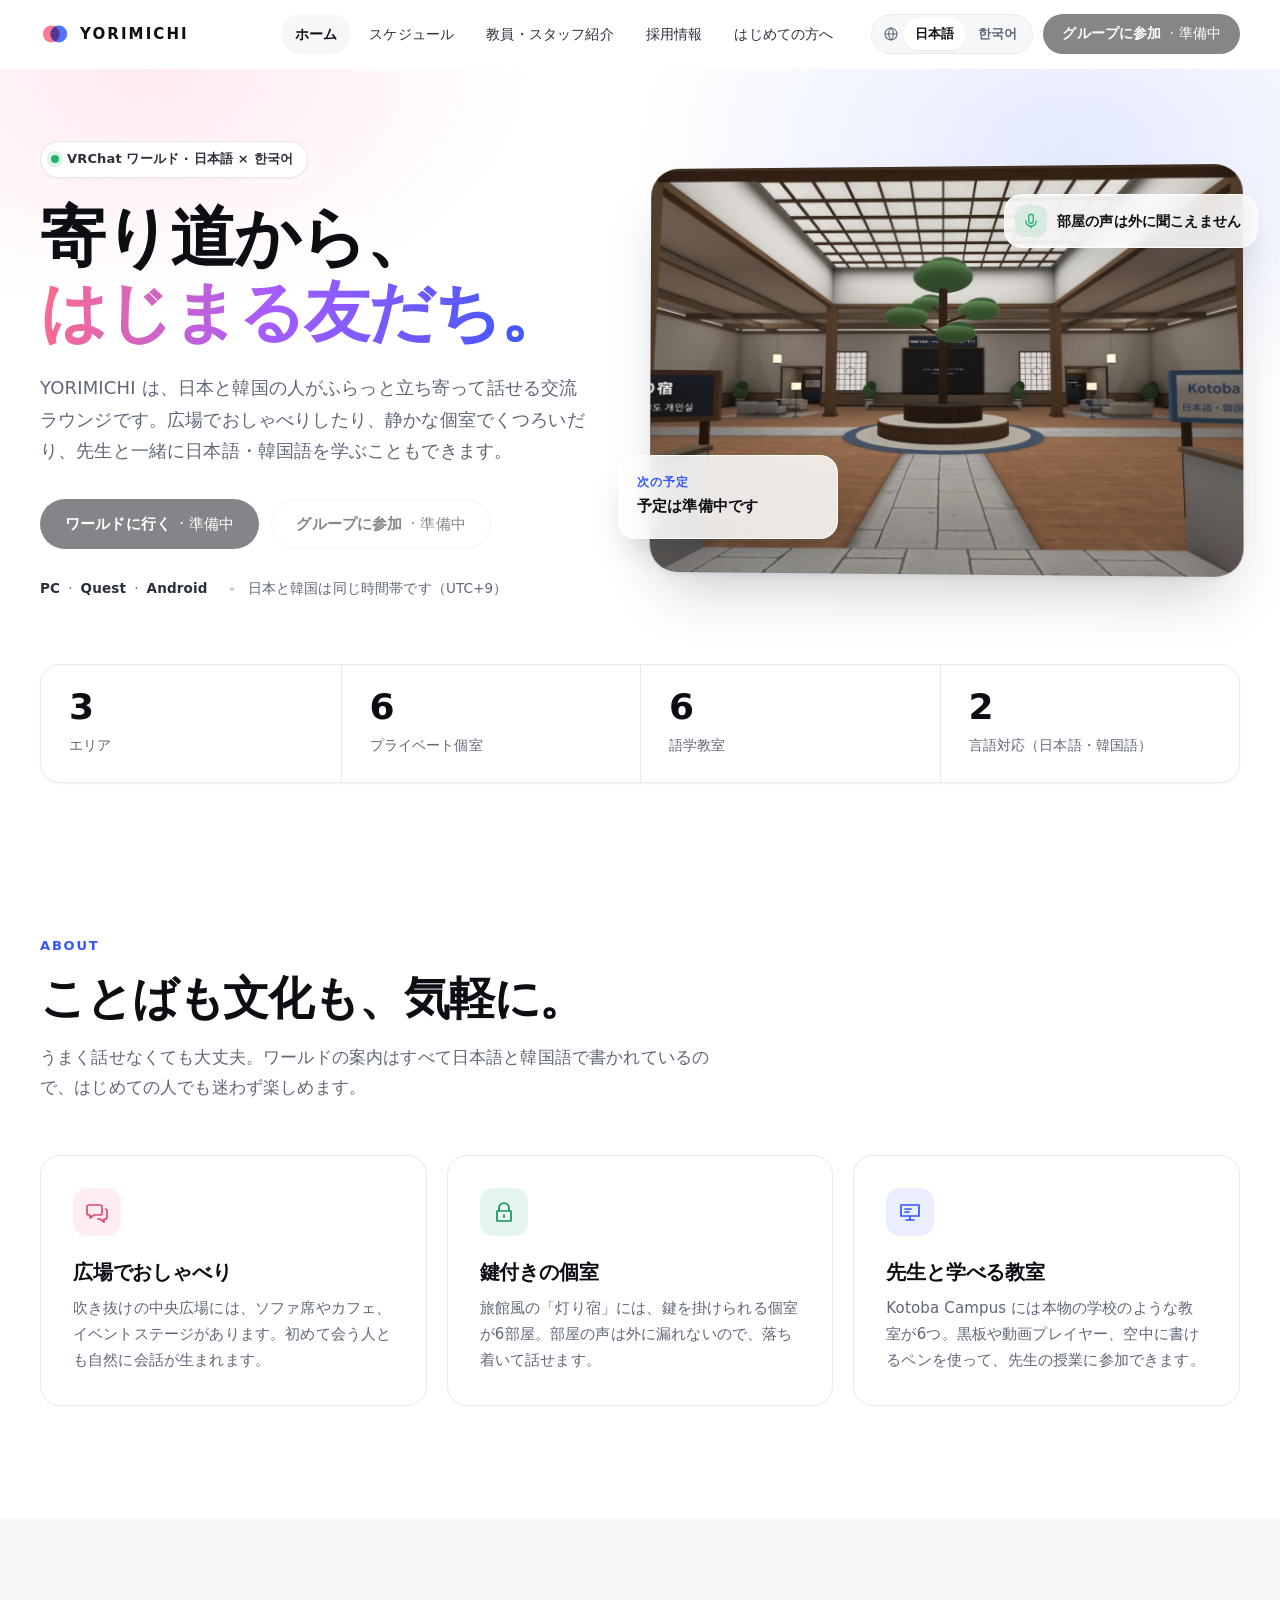
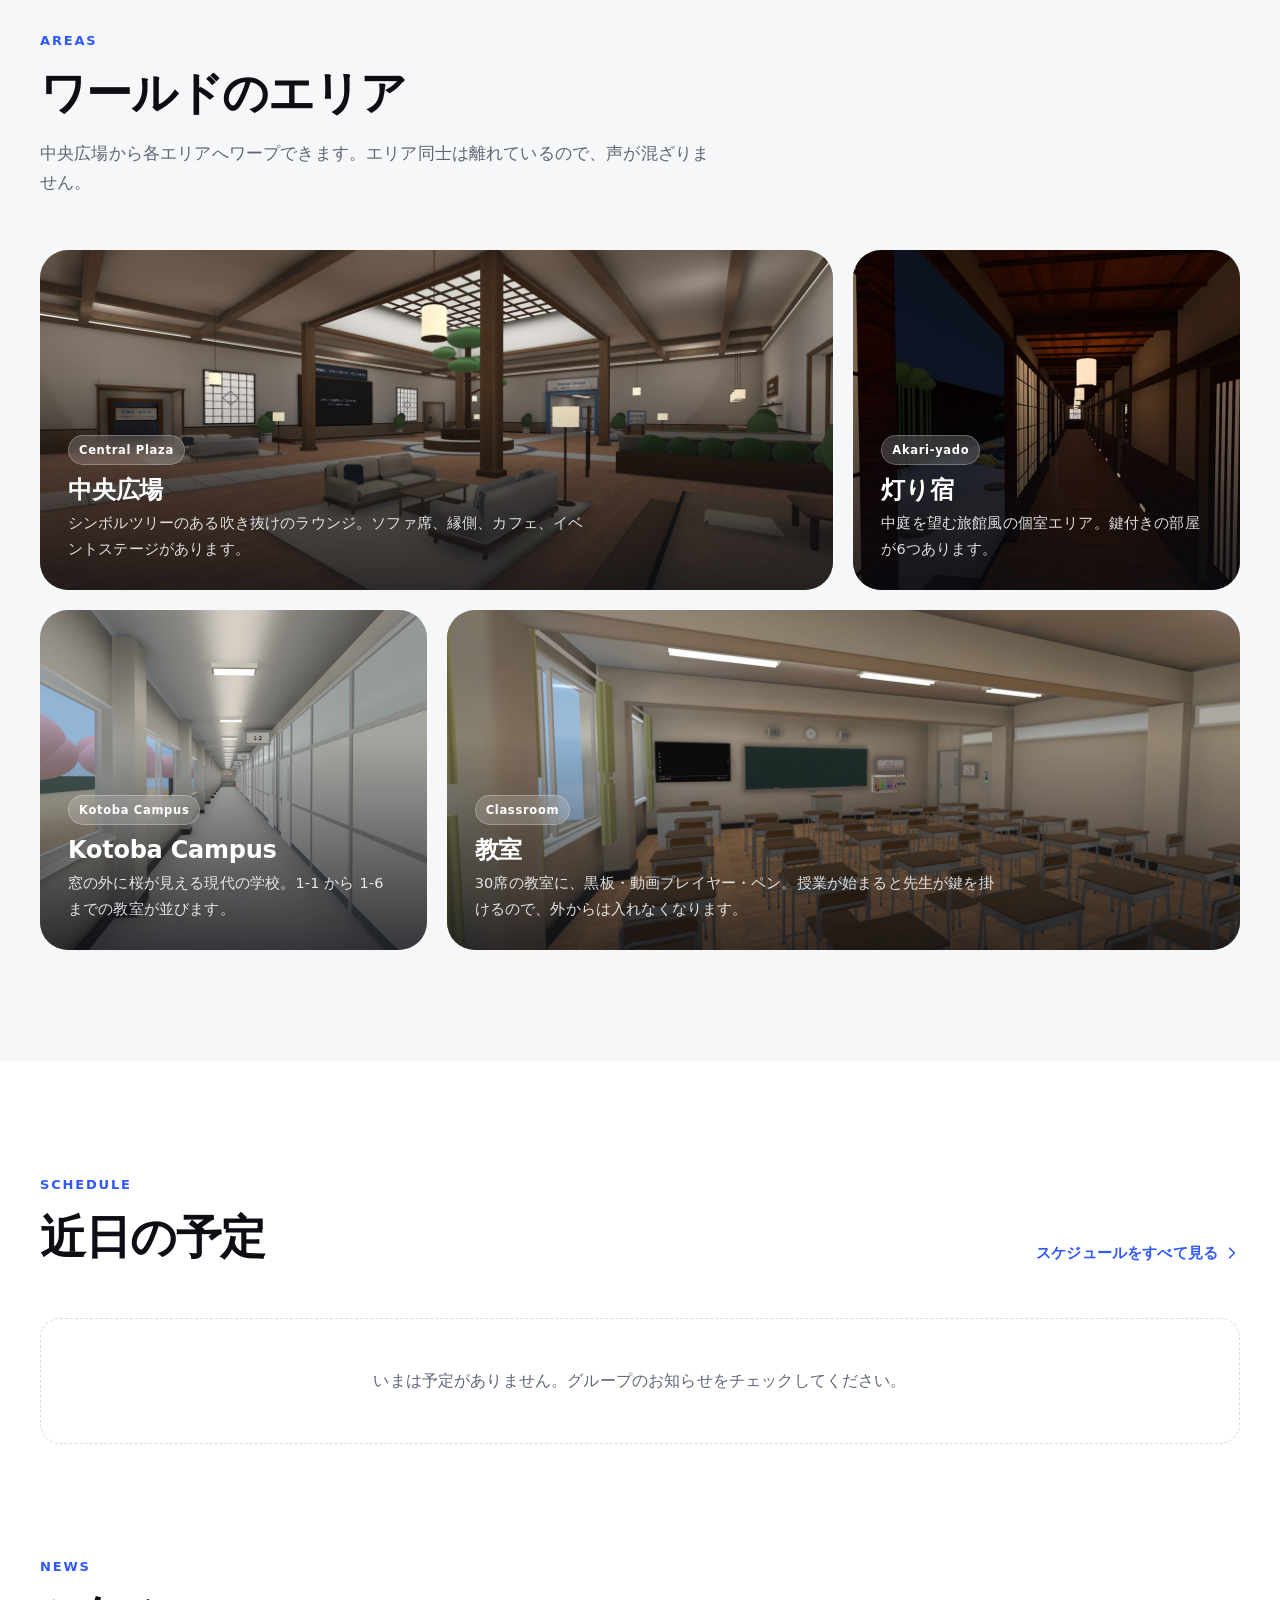
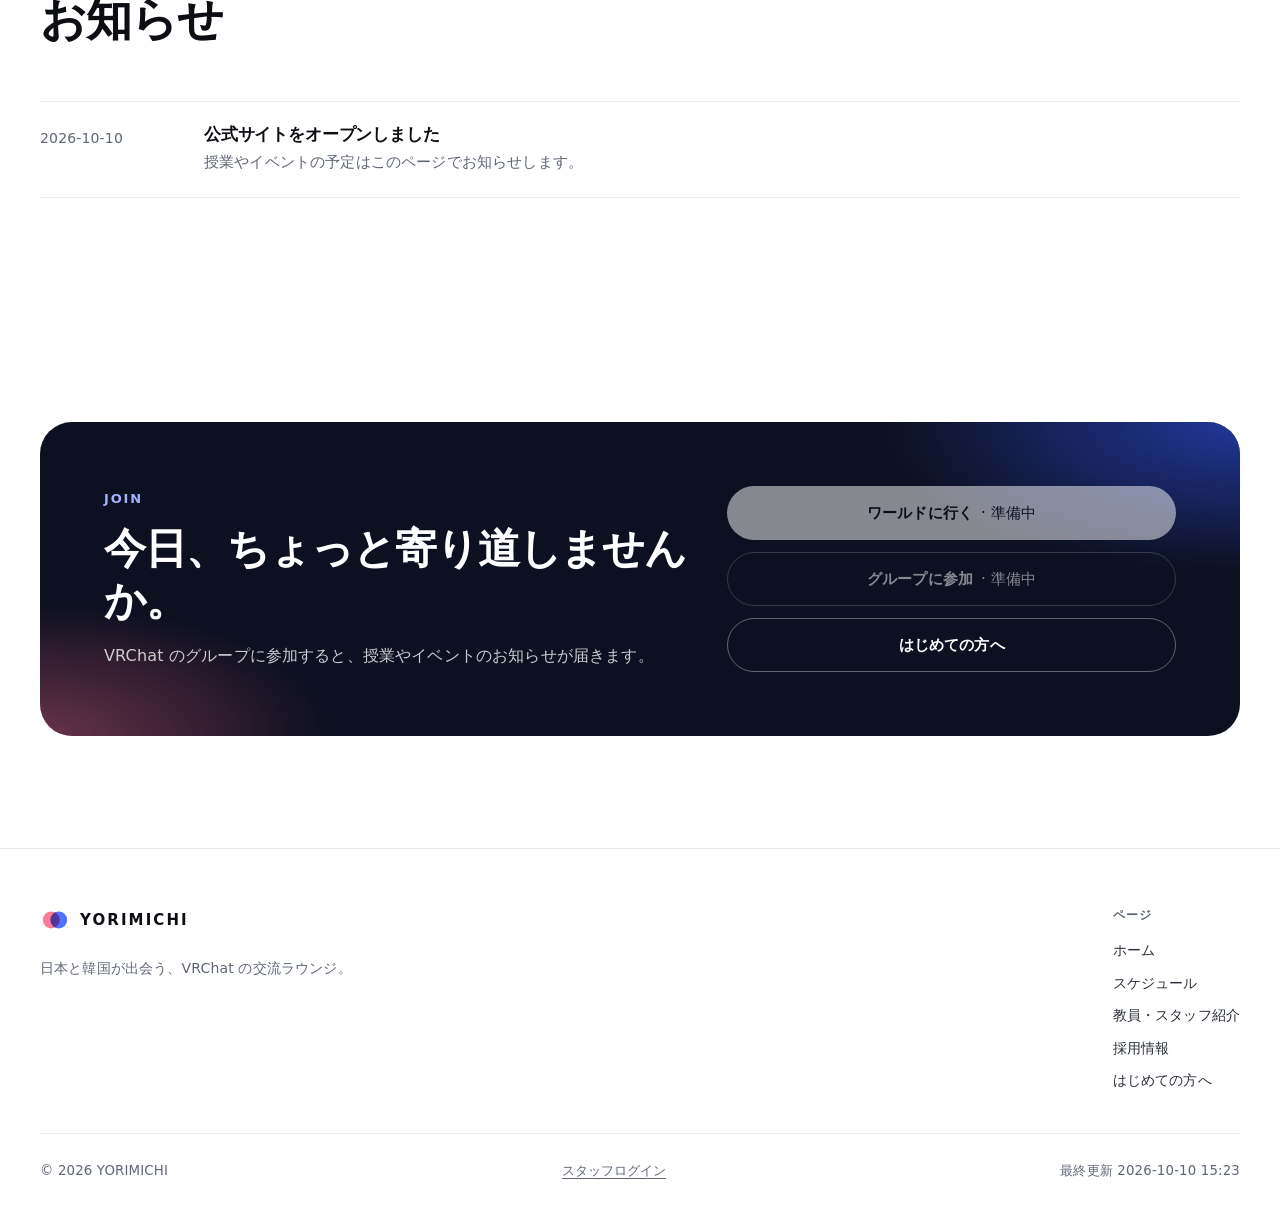
==== index.html @ 6f30ae6e "Add files via upload" ====
<!doctype html>
<html lang="ja">
<head>
  <meta charset="utf-8">
  <meta http-equiv="Content-Security-Policy" content="default-src 'self'; script-src 'self'; style-src 'self' 'unsafe-inline' https://fonts.googleapis.com; font-src https://fonts.gstatic.com; img-src 'self' data: https:; connect-src 'self' https://yorimichi-api.soluto484.workers.dev; object-src 'none'; base-uri 'self'; form-action 'none'">
  <meta name="viewport" content="width=device-width, initial-scale=1">
  <title>YORIMICHI | 日韓交流ラウンジ</title>
  <meta name="description" content="YORIMICHI は日本と韓国の人が気軽に寄り道できる VRChat の交流ワールドです。広場・個室・日本語/韓国語教室があります。">
  <meta property="og:title" content="YORIMICHI | 日韓交流ラウンジ">
  <meta property="og:description" content="日本と韓国が出会う VRChat の交流ワールド · 일본과 한국이 만나는 VRChat 교류 월드">
  <meta property="og:type" content="website">
  <meta property="og:image" content="images/plaza_hero.jpg">
  <meta name="twitter:card" content="summary_large_image">
  <meta name="theme-color" content="#ffffff">
  <link rel="icon" href="assets/favicon.svg" type="image/svg+xml">
  <link rel="preconnect" href="https://fonts.googleapis.com">
  <link rel="preconnect" href="https://fonts.gstatic.com" crossorigin>
  <link href="https://fonts.googleapis.com/css2?family=Inter:wght@400;500;600;700;800&family=Noto+Sans+JP:wght@400;500;700;900&family=Noto+Sans+KR:wght@400;500;700;900&display=swap" rel="stylesheet">
  <link rel="stylesheet" href="assets/css/style.css">
</head>
<body data-page="home">
  <div id="site-header"></div>

  <main id="main">
    <section class="hero">
      <div class="hero__glow" aria-hidden="true"></div>
      <div class="container hero__grid">
        <div class="hero__copy reveal">
          <p class="pill"><span class="pill__dot"></span><span data-i18n="hero.eyebrow">VRChat ワールド · 日本語 × 한국어</span></p>
          <h1 class="hero__title" data-i18n-html="hero.title">寄り道から、<br><span class="grad">はじまる友だち。</span></h1>
          <p class="hero__lead" data-i18n="hero.lead"></p>
          <div class="hero__cta">
            <a class="btn btn--primary" data-link="world_url" href="#"><span data-i18n="cta.world">ワールドに行く</span><svg viewBox="0 0 20 20" aria-hidden="true"><path d="M7 4l6 6-6 6" fill="none" stroke="currentColor" stroke-width="2" stroke-linecap="round" stroke-linejoin="round"/></svg></a>
            <a class="btn btn--ghost" data-link="group_url" href="#" data-i18n="cta.group">グループに参加</a>
          </div>
          <ul class="hero__meta">
            <li><b>PC</b> · <b>Quest</b> · <b>Android</b></li>
            <li data-i18n="hero.tz"></li>
          </ul>
        </div>
        <div class="hero__visual reveal">
          <figure class="shot shot--hero">
            <img data-img="hero_image" src="images/plaza_hero.jpg" alt="" width="1600" height="900" fetchpriority="high">
          </figure>
          <a class="float-card float-card--next" href="schedule.html">
            <p class="float-card__label" data-i18n="hero.next">次の予定</p>
            <p class="float-card__title" id="next-title">—</p>
            <p class="float-card__meta" id="next-meta"></p>
          </a>
          <div class="float-card float-card--voice">
            <span class="float-card__icon" aria-hidden="true"><svg viewBox="0 0 24 24"><path d="M12 3a3 3 0 0 0-3 3v6a3 3 0 0 0 6 0V6a3 3 0 0 0-3-3zm7 9a7 7 0 0 1-14 0M12 19v2" fill="none" stroke="currentColor" stroke-width="1.8" stroke-linecap="round"/></svg></span>
            <span data-i18n="hero.voice"></span>
          </div>
        </div>
      </div>
      <div class="container">
        <dl class="stats reveal">
          <div><dt>3</dt><dd data-i18n="stats.areas"></dd></div>
          <div><dt>6</dt><dd data-i18n="stats.rooms"></dd></div>
          <div><dt>6</dt><dd data-i18n="stats.classes"></dd></div>
          <div><dt>2</dt><dd data-i18n="stats.langs"></dd></div>
        </dl>
      </div>
    </section>

    <div class="notice-wrap container" id="notice" hidden><div class="notice"><span class="notice__dot"></span><span id="notice-text"></span></div></div>

    <section class="section" id="about">
      <div class="container">
        <header class="section__head reveal">
          <p class="eyebrow">About</p>
          <h2 data-i18n="about.title"></h2>
          <p class="section__lead" data-i18n="about.lead"></p>
        </header>
        <div class="features">
          <article class="feature reveal">
            <span class="feature__icon"><svg viewBox="0 0 24 24"><path d="M4 5h11a2 2 0 0 1 2 2v6a2 2 0 0 1-2 2H9l-4 3v-3H4a2 2 0 0 1-2-2V7a2 2 0 0 1 2-2zm16 4a2 2 0 0 1 2 2v6a2 2 0 0 1-2 2h-1v3l-4-3h-3" fill="none" stroke="currentColor" stroke-width="1.7" stroke-linejoin="round"/></svg></span>
            <h3 data-i18n="f1.title"></h3><p data-i18n="f1.body"></p>
          </article>
          <article class="feature reveal">
            <span class="feature__icon"><svg viewBox="0 0 24 24"><path d="M7 11V8a5 5 0 0 1 10 0v3M5 11h14v10H5zM12 15v2" fill="none" stroke="currentColor" stroke-width="1.7" stroke-linecap="round" stroke-linejoin="round"/></svg></span>
            <h3 data-i18n="f2.title"></h3><p data-i18n="f2.body"></p>
          </article>
          <article class="feature reveal">
            <span class="feature__icon"><svg viewBox="0 0 24 24"><path d="M3 5h18v11H3zM8 20h8M12 16v4M7 9h6M7 12h4" fill="none" stroke="currentColor" stroke-width="1.7" stroke-linecap="round" stroke-linejoin="round"/></svg></span>
            <h3 data-i18n="f3.title"></h3><p data-i18n="f3.body"></p>
          </article>
        </div>
      </div>
    </section>

    <section class="section section--soft" id="areas">
      <div class="container">
        <header class="section__head reveal">
          <p class="eyebrow">Areas</p>
          <h2 data-i18n="areas.title"></h2>
          <p class="section__lead" data-i18n="areas.lead"></p>
        </header>
        <div class="bento">
          <article class="tile tile--wide reveal">
            <img data-img="image_plaza" src="images/plaza_lounge.jpg" alt="" loading="lazy">
            <div class="tile__body"><span class="tag">Central Plaza</span><h3 data-i18n="area.plaza.title"></h3><p data-i18n="area.plaza.body"></p></div>
          </article>
          <article class="tile reveal">
            <img data-img="image_akari" src="images/akari_corridor.jpg" alt="" loading="lazy">
            <div class="tile__body"><span class="tag">Akari-yado</span><h3 data-i18n="area.akari.title"></h3><p data-i18n="area.akari.body"></p></div>
          </article>
          <article class="tile reveal">
            <img data-img="image_kotoba" src="images/kotoba_corridor.jpg" alt="" loading="lazy">
            <div class="tile__body"><span class="tag">Kotoba Campus</span><h3>Kotoba Campus</h3><p data-i18n="area.kotoba.body"></p></div>
          </article>
          <article class="tile tile--wide reveal">
            <img data-img="image_classroom" src="images/classroom.jpg" alt="" loading="lazy">
            <div class="tile__body"><span class="tag">Classroom</span><h3 data-i18n="area.class.title"></h3><p data-i18n="area.class.body"></p></div>
          </article>
        </div>
      </div>
    </section>

    <section class="section">
      <div class="container">
        <header class="section__head section__head--row reveal">
          <div><p class="eyebrow">Schedule</p><h2 data-i18n="home.upcoming"></h2></div>
          <a class="link-more" href="schedule.html"><span data-i18n="home.allSchedule"></span><svg viewBox="0 0 20 20" aria-hidden="true"><path d="M7 4l6 6-6 6" fill="none" stroke="currentColor" stroke-width="2" stroke-linecap="round" stroke-linejoin="round"/></svg></a>
        </header>
        <ol class="schedule" id="schedule-list" data-limit="3"></ol>
        <p class="empty" id="schedule-empty" hidden data-i18n="schedule.empty"></p>
      </div>
    </section>

    <section class="section section--flush" id="news" hidden>
      <div class="container">
        <header class="section__head reveal"><p class="eyebrow">News</p><h2 data-i18n="news.title"></h2></header>
        <ul class="news" id="news-list"></ul>
      </div>
    </section>

    <section class="section">
      <div class="container">
        <div class="join reveal">
          <div class="join__copy">
            <p class="eyebrow eyebrow--light">Join</p>
            <h2 data-i18n="join.title"></h2>
            <p class="join__lead" data-i18n="join.lead"></p>
          </div>
          <div class="join__actions">
            <a class="btn btn--light" data-link="world_url" href="#" data-i18n="cta.world"></a>
            <a class="btn btn--outline-light" data-link="group_url" href="#" data-i18n="cta.group"></a>
            <a class="btn btn--outline-light" href="guide.html" data-i18n="cta.guide"></a>
          </div>
        </div>
      </div>
    </section>
  </main>

  <div id="site-footer"></div>
  <script src="assets/js/main.js"></script>
</body>
</html>
---- assets/css/style.css ----
/* YORIMICHI site — light, modern, bilingual (ja / ko) */
:root {
  --bg: #ffffff;
  --soft: #f6f7f9;
  --soft-2: #eef0f4;
  --ink: #0c0e13;
  --ink-2: #2a2f3a;
  --muted: #5f6676;
  --line: #e7e9ee;
  --accent: #3157ff;
  --accent-ink: #1f3fd6;
  --sakura: #ff6b8b;
  --mint: #23b26d;
  --radius: 20px;
  --radius-lg: 28px;
  --shadow-sm: 0 1px 2px rgba(16, 24, 40, .05);
  --shadow: 0 1px 2px rgba(16, 24, 40, .04), 0 8px 24px -8px rgba(16, 24, 40, .12);
  --shadow-lg: 0 2px 4px rgba(16, 24, 40, .04), 0 30px 60px -20px rgba(16, 24, 40, .25);
  --font-ja: "Inter", "Noto Sans JP", "Hiragino Sans", "Yu Gothic UI", system-ui, sans-serif;
  --font-ko: "Inter", "Noto Sans KR", "Apple SD Gothic Neo", "Malgun Gothic", system-ui, sans-serif;
  --ease: cubic-bezier(.2, .7, .2, 1);
  color-scheme: light;
}

*, *::before, *::after { box-sizing: border-box; }
[hidden] { display: none !important; }
html { scroll-behavior: smooth; -webkit-text-size-adjust: 100%; }
body {
  margin: 0;
  background: var(--bg);
  color: var(--ink);
  font-family: var(--font-ja);
  font-size: 16px;
  line-height: 1.75;
  letter-spacing: .01em;
  -webkit-font-smoothing: antialiased;
  text-rendering: optimizeLegibility;
  overflow-x: hidden;
}
html[lang="ko"] body { font-family: var(--font-ko); word-break: keep-all; }
img { display: block; max-width: 100%; height: auto; }
a { color: inherit; text-decoration: none; }
button { font: inherit; color: inherit; cursor: pointer; }
h1, h2, h3 { margin: 0; line-height: 1.25; letter-spacing: -.01em; font-weight: 800; }
p { margin: 0; }
:focus-visible { outline: 2px solid var(--accent); outline-offset: 3px; border-radius: 8px; }

.container { width: min(1200px, 100% - 40px); margin-inline: auto; }
.container--narrow { width: min(820px, 100% - 40px); }
.muted { color: var(--muted); }
.skip { position: absolute; left: -999px; top: 8px; background: var(--ink); color: #fff; padding: 8px 14px; border-radius: 10px; z-index: 100; }
.skip:focus { left: 12px; }

/* ---------- Header ---------- */
.header {
  position: sticky; top: 0; z-index: 50;
  background: rgba(255, 255, 255, .72);
  backdrop-filter: saturate(180%) blur(16px);
  -webkit-backdrop-filter: saturate(180%) blur(16px);
  border-bottom: 1px solid transparent;
  transition: border-color .3s, box-shadow .3s;
}
.header.is-scrolled { border-bottom-color: var(--line); box-shadow: 0 6px 20px -16px rgba(16, 24, 40, .35); }
.header__inner { display: flex; align-items: center; gap: 24px; height: 68px; }
.brand { display: inline-flex; align-items: center; gap: 10px; font-weight: 800; letter-spacing: .14em; font-size: 15px; }
.brand__mark { width: 30px; height: 30px; }
.nav { display: flex; gap: 4px; margin-left: auto; }
.nav a { padding: 8px 14px; border-radius: 999px; font-size: 14px; font-weight: 500; color: var(--ink-2); transition: background .2s, color .2s; }
.nav a:hover { background: var(--soft); color: var(--ink); }
.header__actions { display: flex; align-items: center; gap: 10px; }
.nav a[aria-current="page"] { color: var(--ink); background: var(--soft); font-weight: 700; }
.lang { display: inline-flex; align-items: center; padding: 3px; background: var(--soft); border: 1px solid var(--line); border-radius: 999px; }
.lang__icon { width: 16px; height: 16px; margin: 0 4px 0 8px; color: var(--muted); }
.lang button { border: 0; background: transparent; padding: 5px 12px; border-radius: 999px; font-size: 13px; font-weight: 700; color: var(--muted); transition: all .2s; }
.lang button[lang="ja"] { font-family: "Noto Sans JP", sans-serif; }
.lang button[lang="ko"] { font-family: "Noto Sans KR", sans-serif; }
.lang button[aria-pressed="true"] { background: #fff; color: var(--ink); box-shadow: var(--shadow-sm); }
.menu-btn { display: none; width: 42px; height: 42px; border: 1px solid var(--line); background: #fff; border-radius: 12px; position: relative; }
.menu-btn span { position: absolute; left: 12px; right: 12px; height: 2px; background: var(--ink); border-radius: 2px; transition: transform .3s var(--ease), top .3s var(--ease); }
.menu-btn span:first-child { top: 16px; }
.menu-btn span:last-child { top: 24px; }
.menu-btn[aria-expanded="true"] span:first-child { top: 20px; transform: rotate(45deg); }
.menu-btn[aria-expanded="true"] span:last-child { top: 20px; transform: rotate(-45deg); }

/* ---------- Buttons ---------- */
.btn {
  display: inline-flex; align-items: center; justify-content: center; gap: 8px;
  height: 50px; padding: 0 24px; border-radius: 999px;
  font-weight: 700; font-size: 15px; white-space: nowrap;
  border: 1px solid transparent;
  transition: transform .2s var(--ease), box-shadow .2s, background .2s, color .2s, border-color .2s;
}
.btn svg { width: 18px; height: 18px; transition: transform .2s var(--ease); }
.btn:hover svg { transform: translateX(3px); }
.btn:active { transform: translateY(1px) scale(.99); }
.btn--sm { height: 40px; padding: 0 18px; font-size: 13.5px; }
.btn--primary { background: var(--ink); color: #fff; box-shadow: 0 10px 24px -10px rgba(12, 14, 19, .55); }
.btn--primary:hover { background: #000; box-shadow: 0 14px 30px -10px rgba(12, 14, 19, .6); transform: translateY(-1px); }
.btn--dark { background: var(--ink); color: #fff; }
.btn--dark:hover { background: #000; }
.btn--ghost { background: #fff; border-color: var(--line); color: var(--ink); box-shadow: var(--shadow-sm); }
.btn--ghost:hover { border-color: #d5d9e1; transform: translateY(-1px); }
.btn--light { background: #fff; color: var(--ink); }
.btn--light:hover { transform: translateY(-1px); box-shadow: 0 12px 30px -12px rgba(0, 0, 0, .5); }
.btn--outline-light { border-color: rgba(255, 255, 255, .35); color: #fff; }
.btn--outline-light:hover { background: rgba(255, 255, 255, .1); border-color: rgba(255, 255, 255, .6); }
.btn.is-soon { opacity: .5; pointer-events: none; box-shadow: none; }
.btn.is-soon svg { display: none; }
.btn.is-soon::after { content: "· " attr(data-soon); font-weight: 500; }

/* ---------- Notice ---------- */
.notice { background: var(--soft); border-bottom: 1px solid var(--line); font-size: 14px; }
.notice__inner { display: flex; align-items: center; gap: 10px; padding: 10px 0; color: var(--ink-2); }
.notice__dot { width: 8px; height: 8px; border-radius: 50%; background: var(--sakura); box-shadow: 0 0 0 4px rgba(255, 107, 139, .18); flex: none; }

/* ---------- Hero ---------- */
.hero { position: relative; padding: 72px 0 40px; overflow: hidden; }
.hero__glow {
  position: absolute; inset: -20% -10% auto; height: 760px; pointer-events: none; z-index: -1;
  background:
    radial-gradient(40% 50% at 78% 30%, rgba(49, 87, 255, .13), transparent 70%),
    radial-gradient(35% 45% at 18% 20%, rgba(255, 107, 139, .14), transparent 70%);
  filter: blur(10px);
}
.hero__grid { display: grid; grid-template-columns: 1fr 1.08fr; gap: 56px; align-items: center; }
.pill {
  display: inline-flex; align-items: center; gap: 8px;
  padding: 6px 14px 6px 10px; border-radius: 999px;
  background: #fff; border: 1px solid var(--line); box-shadow: var(--shadow-sm);
  font-size: 13px; font-weight: 600; color: var(--ink-2);
}
.pill__dot { width: 8px; height: 8px; border-radius: 50%; background: var(--mint); box-shadow: 0 0 0 4px rgba(35, 178, 109, .16); }
.hero__title { margin-top: 22px; font-size: clamp(34px, 5.2vw, 66px); font-weight: 900; line-height: 1.14; letter-spacing: -.03em; }
.hero__title .grad { white-space: nowrap; }   /* keep the second phrase on one line */
html[lang="ko"] .hero__title { letter-spacing: -.035em; }
.grad { background: linear-gradient(100deg, var(--sakura) 0%, #a35cff 45%, var(--accent) 100%); -webkit-background-clip: text; background-clip: text; color: transparent; }
.hero__lead { margin-top: 22px; font-size: clamp(16px, 1.6vw, 18px); color: var(--muted); max-width: 34em; }
.hero__cta { display: flex; flex-wrap: wrap; gap: 12px; margin-top: 32px; }
.hero__meta { display: flex; flex-wrap: wrap; gap: 8px 22px; margin: 28px 0 0; padding: 0; list-style: none; font-size: 13.5px; color: var(--muted); }
.hero__meta li { display: flex; align-items: center; gap: 8px; }
.hero__meta li + li::before { content: ""; width: 4px; height: 4px; border-radius: 50%; background: #c8ccd5; margin-right: 6px; }
.hero__meta b { color: var(--ink-2); font-weight: 600; }

.hero__visual { position: relative; }
.shot { margin: 0; border-radius: var(--radius-lg); overflow: hidden; background: var(--soft); box-shadow: var(--shadow-lg); position: relative; }
.shot::after { content: ""; position: absolute; inset: 0; border-radius: inherit; box-shadow: inset 0 0 0 1px rgba(12, 14, 19, .06); pointer-events: none; }
.shot--hero { aspect-ratio: 16 / 11; transform: perspective(1600px) rotateY(-4deg) rotateX(1deg); transition: transform .8s var(--ease); }
.hero__visual:hover .shot--hero { transform: perspective(1600px) rotateY(0) rotateX(0); }
.shot img { width: 100%; height: 100%; object-fit: cover; }

.float-card {
  position: absolute; background: rgba(255, 255, 255, .86);
  backdrop-filter: blur(14px); -webkit-backdrop-filter: blur(14px);
  border: 1px solid rgba(255, 255, 255, .9); border-radius: 18px;
  box-shadow: 0 20px 40px -18px rgba(16, 24, 40, .35);
  animation: float 6s ease-in-out infinite;
}
.float-card--next { left: -28px; bottom: 36px; padding: 16px 18px; min-width: 220px; max-width: 280px; }
.float-card__label { font-size: 11.5px; font-weight: 700; letter-spacing: .08em; text-transform: uppercase; color: var(--accent); }
.float-card__title { margin-top: 4px; font-weight: 700; font-size: 15px; line-height: 1.45; }
.float-card__meta { margin-top: 4px; font-size: 13px; color: var(--muted); }
.float-card--voice { right: -18px; top: 28px; display: flex; align-items: center; gap: 10px; padding: 10px 16px 10px 10px; font-size: 13.5px; font-weight: 600; animation-delay: -3s; }
.float-card__icon { display: grid; place-items: center; width: 32px; height: 32px; border-radius: 10px; background: rgba(35, 178, 109, .12); color: var(--mint); }
.float-card__icon svg { width: 18px; height: 18px; }
@keyframes float { 0%, 100% { transform: translateY(0); } 50% { transform: translateY(-8px); } }

.stats { display: grid; grid-template-columns: repeat(4, 1fr); margin: 64px 0 0; border: 1px solid var(--line); border-radius: var(--radius); background: #fff; box-shadow: var(--shadow-sm); }
.stats div { padding: 24px 28px; }
.stats div + div { border-left: 1px solid var(--line); }
.stats dt { font-size: 36px; font-weight: 800; letter-spacing: -.03em; line-height: 1; }
.stats dd { margin: 8px 0 0; color: var(--muted); font-size: 14px; }

/* ---------- Sections ---------- */
.section { padding: 112px 0; }
.section--tight { padding: 88px 0 112px; }
.section--soft { background: var(--soft); }
.section__head { max-width: 680px; margin-bottom: 52px; }
.section__head--row { max-width: none; display: flex; align-items: flex-end; justify-content: space-between; gap: 24px; flex-wrap: wrap; }
.section__head--center { text-align: center; margin-inline: auto; }
.eyebrow { font-size: 13px; font-weight: 700; letter-spacing: .14em; text-transform: uppercase; color: var(--accent); margin-bottom: 12px; }
.eyebrow--light { color: #9fb2ff; }
.section h2 { font-size: clamp(30px, 4vw, 46px); font-weight: 900; letter-spacing: -.025em; }
.section__lead { margin-top: 16px; color: var(--muted); font-size: 17px; }

/* Features */
.features { display: grid; grid-template-columns: repeat(3, 1fr); gap: 20px; }
.feature { padding: 32px; border: 1px solid var(--line); border-radius: var(--radius); background: #fff; transition: transform .3s var(--ease), box-shadow .3s, border-color .3s; }
.feature:hover { transform: translateY(-4px); box-shadow: var(--shadow); border-color: #dfe2e8; }
.feature__icon { display: grid; place-items: center; width: 48px; height: 48px; border-radius: 14px; background: var(--soft); color: var(--ink); margin-bottom: 24px; }
.feature:nth-child(1) .feature__icon { background: rgba(255, 107, 139, .12); color: #e04870; }
.feature:nth-child(2) .feature__icon { background: rgba(35, 178, 109, .12); color: #179359; }
.feature:nth-child(3) .feature__icon { background: rgba(49, 87, 255, .1); color: var(--accent); }
.feature__icon svg { width: 24px; height: 24px; }
.feature h3 { font-size: 20px; }
.feature p { margin-top: 10px; color: var(--muted); font-size: 15px; }

/* Bento */
.bento { display: grid; grid-template-columns: repeat(3, 1fr); grid-auto-rows: 340px; gap: 20px; }
.tile { position: relative; overflow: hidden; border-radius: var(--radius-lg); background: #dde1e8; isolation: isolate; }
.tile--wide { grid-column: span 2; }
.tile img { position: absolute; inset: 0; width: 100%; height: 100%; object-fit: cover; transition: transform 1.2s var(--ease); z-index: -2; }
.tile:hover img { transform: scale(1.045); }
.tile::before { content: ""; position: absolute; inset: 0; z-index: -1; background: linear-gradient(180deg, rgba(10, 12, 18, 0) 38%, rgba(10, 12, 18, .72) 100%); }
.tile__body { position: absolute; left: 0; right: 0; bottom: 0; padding: 28px; color: #fff; }
.tile__body h3 { font-size: 24px; margin-top: 10px; }
.tile__body p { margin-top: 6px; font-size: 14.5px; color: rgba(255, 255, 255, .86); max-width: 36em; }
.tag { display: inline-block; padding: 4px 10px; border-radius: 999px; font-size: 11.5px; font-weight: 700; letter-spacing: .06em; background: rgba(255, 255, 255, .18); backdrop-filter: blur(8px); -webkit-backdrop-filter: blur(8px); border: 1px solid rgba(255, 255, 255, .25); }

/* News */
.news { list-style: none; margin: 0; padding: 0; border-top: 1px solid var(--line); }
.news li { display: grid; grid-template-columns: 140px 1fr; gap: 24px; padding: 22px 0; border-bottom: 1px solid var(--line); }
.news time { color: var(--muted); font-size: 14px; font-variant-numeric: tabular-nums; padding-top: 2px; }
.news h3 { font-size: 17px; font-weight: 700; }
.news p { margin-top: 4px; color: var(--muted); font-size: 15px; }
.news a { color: var(--accent); font-weight: 600; font-size: 14px; }

/* Schedule */
.tabs { display: inline-flex; padding: 4px; background: var(--soft); border: 1px solid var(--line); border-radius: 999px; }
.tabs button { border: 0; background: transparent; padding: 8px 18px; border-radius: 999px; font-size: 14px; font-weight: 600; color: var(--muted); transition: all .2s; }
.tabs button[aria-selected="true"] { background: #fff; color: var(--ink); box-shadow: var(--shadow-sm); }
.schedule { list-style: none; margin: 0; padding: 0; display: grid; gap: 14px; }
.event {
  display: grid; grid-template-columns: 92px 1fr auto; gap: 24px; align-items: center;
  padding: 20px 24px 20px 20px; border: 1px solid var(--line); border-radius: var(--radius); background: #fff;
  transition: transform .25s var(--ease), box-shadow .25s, border-color .25s;
}
.event:hover { transform: translateY(-2px); box-shadow: var(--shadow); border-color: #dfe2e8; }
.event__date { display: grid; place-items: center; text-align: center; height: 88px; border-radius: 16px; background: var(--soft); }
.event__month { font-size: 12px; font-weight: 700; color: var(--muted); letter-spacing: .06em; }
.event__day { font-size: 30px; font-weight: 800; line-height: 1; letter-spacing: -.02em; }
.event__dow { font-size: 12px; color: var(--muted); }
.event--lesson .event__date { background: rgba(49, 87, 255, .08); }
.event--lesson .event__day { color: var(--accent-ink); }
.event--event .event__date { background: rgba(255, 107, 139, .1); }
.event--event .event__day { color: #d43c64; }
.event__kind { display: inline-flex; align-items: center; gap: 6px; font-size: 12px; font-weight: 700; letter-spacing: .04em; color: var(--muted); }
.event__kind::before { content: ""; width: 7px; height: 7px; border-radius: 50%; background: currentColor; }
.event--lesson .event__kind { color: var(--accent); }
.event--event .event__kind { color: var(--sakura); }
.event h3 { margin-top: 4px; font-size: 18px; font-weight: 700; }
.event p { margin-top: 4px; color: var(--muted); font-size: 14.5px; }
.event__side { text-align: right; font-size: 14px; color: var(--ink-2); white-space: nowrap; }
.event__time { font-weight: 700; font-size: 16px; font-variant-numeric: tabular-nums; }
.event__host { margin-top: 2px; color: var(--muted); font-size: 13.5px; }
.empty { padding: 48px 24px; text-align: center; color: var(--muted); border: 1px dashed #d8dce4; border-radius: var(--radius); background: #fff; }

/* Team */
.group-title { font-size: 15px; font-weight: 700; color: var(--muted); letter-spacing: .04em; margin: 8px 0 18px; }
.group-title:not(:first-of-type) { margin-top: 48px; }
.people { display: grid; grid-template-columns: repeat(auto-fill, minmax(240px, 1fr)); gap: 16px; }
.person { display: flex; gap: 16px; align-items: flex-start; padding: 20px; background: #fff; border: 1px solid var(--line); border-radius: var(--radius); transition: transform .25s var(--ease), box-shadow .25s; }
.person:hover { transform: translateY(-2px); box-shadow: var(--shadow); }
.avatar { flex: none; width: 56px; height: 56px; border-radius: 18px; overflow: hidden; display: grid; place-items: center; font-weight: 800; font-size: 20px; color: #fff; background: linear-gradient(135deg, var(--sakura), #a35cff 55%, var(--accent)); }
.avatar img { width: 100%; height: 100%; object-fit: cover; }
.person__name { font-weight: 700; font-size: 16px; line-height: 1.4; }
.person__role { margin-top: 2px; font-size: 13px; font-weight: 600; color: var(--accent); }
.person__bio { margin-top: 6px; font-size: 14px; color: var(--muted); line-height: 1.65; }
.people .empty { grid-column: 1 / -1; padding: 28px; }

/* Join */
.join {
  position: relative; overflow: hidden; isolation: isolate;
  display: grid; grid-template-columns: 1.3fr 1fr; gap: 40px; align-items: center;
  padding: 64px; border-radius: 32px; color: #fff; background: #0d1020;
}
.join::before {
  content: ""; position: absolute; inset: 0; z-index: -1;
  background:
    radial-gradient(50% 80% at 100% 0%, rgba(49, 87, 255, .55), transparent 60%),
    radial-gradient(40% 70% at 0% 100%, rgba(255, 107, 139, .38), transparent 60%);
}
.join h2 { font-size: clamp(28px, 3.6vw, 42px); }
.steps { list-style: none; margin: 28px 0 0; padding: 0; display: grid; gap: 12px; }
.steps li { display: flex; align-items: center; gap: 14px; color: rgba(255, 255, 255, .85); }
.steps b { display: grid; place-items: center; width: 30px; height: 30px; border-radius: 10px; background: rgba(255, 255, 255, .12); border: 1px solid rgba(255, 255, 255, .2); font-size: 14px; flex: none; }
.join__actions { display: grid; gap: 12px; justify-items: stretch; }
.join__actions .btn { height: 54px; }

/* FAQ */
.faq { display: grid; gap: 12px; }
.faq details { border: 1px solid var(--line); border-radius: 18px; background: #fff; transition: box-shadow .25s, border-color .25s; }
.faq details[open] { box-shadow: var(--shadow); border-color: #dfe2e8; }
.faq summary { list-style: none; cursor: pointer; display: flex; align-items: center; justify-content: space-between; gap: 16px; padding: 20px 24px; font-weight: 700; }
.faq summary::-webkit-details-marker { display: none; }
.faq summary::after { content: ""; flex: none; width: 22px; height: 22px; border-radius: 50%; background: var(--soft) url("data:image/svg+xml,%3Csvg xmlns='http://www.w3.org/2000/svg' viewBox='0 0 24 24'%3E%3Cpath d='M12 7v10M7 12h10' stroke='%230c0e13' stroke-width='2' stroke-linecap='round'/%3E%3C/svg%3E") center / 14px no-repeat; transition: transform .3s var(--ease); }
.faq details[open] summary::after { transform: rotate(45deg); }
.faq .faq__a { padding: 0 24px 22px; color: var(--muted); }

/* Footer */
.footer { border-top: 1px solid var(--line); padding: 56px 0 28px; }
.footer__inner { display: flex; justify-content: space-between; gap: 32px; flex-wrap: wrap; }
.footer__brand p { margin-top: 12px; color: var(--muted); font-size: 14px; }
.footer__links { display: flex; flex-wrap: wrap; gap: 8px 24px; align-items: center; font-size: 14px; }
.footer__links a { color: var(--ink-2); }
.footer__links a:hover { color: var(--accent); }
.footer__staff { display: inline-flex; align-items: center; gap: 6px; padding: 6px 12px; border: 1px solid var(--line); border-radius: 999px; }
.footer__staff svg { width: 15px; height: 15px; }
.footer__login { padding: 6px 4px; border: 0; background: none; color: var(--muted); font: inherit; font-size: 12.5px; text-decoration: underline; text-underline-offset: 3px; cursor: pointer; }
.footer__login:hover { color: var(--ink); }
.footer__bottom { display: flex; justify-content: space-between; gap: 12px; flex-wrap: wrap; margin-top: 40px; padding-top: 20px; border-top: 1px solid var(--line); color: var(--muted); }

/* ---------- Sub pages ---------- */
.page-hero { position: relative; overflow: hidden; padding: 88px 0 56px; border-bottom: 1px solid var(--line); }
.page-hero h1 { font-size: clamp(36px, 5vw, 60px); font-weight: 900; letter-spacing: -.03em; }
.page-hero__lead { margin-top: 18px; color: var(--muted); font-size: clamp(16px, 1.6vw, 18px); max-width: 40em; }
.section--top { padding-top: 56px; }
.section--flush { padding-top: 0; }
.toolbar { display: flex; align-items: center; justify-content: space-between; gap: 16px; flex-wrap: wrap; margin-bottom: 24px; }
.toolbar__note { display: flex; align-items: center; gap: 8px; color: var(--muted); font-size: 14px; }
.dot { width: 8px; height: 8px; border-radius: 50%; display: inline-block; }
.dot--mint { background: var(--mint); box-shadow: 0 0 0 4px rgba(35, 178, 109, .15); }
.callout { margin-top: 40px; padding: 28px 32px; border-radius: var(--radius); background: var(--soft); border: 1px solid var(--line); }
.callout h2 { font-size: 18px; font-weight: 800; letter-spacing: 0; }
.callout p { margin-top: 8px; color: var(--muted); }
.link-more { display: inline-flex; align-items: center; gap: 6px; font-weight: 700; font-size: 15px; color: var(--accent); }
.link-more svg { width: 16px; height: 16px; transition: transform .2s var(--ease); }
.link-more:hover svg { transform: translateX(3px); }
.link-more.is-soon { color: var(--muted); pointer-events: none; }
.link-more.is-soon::after { content: "· " attr(data-soon); font-weight: 500; }
.group-head { margin: 0 0 20px; }
.group-head:not(:first-child) { margin-top: 64px; }
.group-head h2 { font-size: 26px; font-weight: 800; }
.group-head p { margin-top: 6px; color: var(--muted); }
.step-cards { list-style: none; margin: 0; padding: 0; display: grid; grid-template-columns: repeat(3, 1fr); gap: 20px; }
.step-card { display: flex; flex-direction: column; gap: 10px; padding: 32px; border-radius: var(--radius); border: 1px solid var(--line); background: #fff; }
.step-card__num { font-size: 13px; font-weight: 800; letter-spacing: .1em; color: transparent; background: linear-gradient(100deg, var(--sakura), var(--accent)); -webkit-background-clip: text; background-clip: text; }
.step-card h3 { font-size: 20px; }
.step-card p { color: var(--muted); font-size: 15px; flex: 1; }
.tips { display: grid; grid-template-columns: repeat(2, 1fr); gap: 20px; }
.tip { padding: 28px; border-radius: var(--radius); background: #fff; border: 1px solid var(--line); }
.tip h3 { font-size: 18px; }
.tip p { margin-top: 8px; color: var(--muted); font-size: 15px; }
.join__lead { margin-top: 14px; color: rgba(255, 255, 255, .78); }
.notice-wrap { margin-top: 8px; }
.notice-wrap .notice { display: flex; align-items: center; gap: 10px; padding: 14px 18px; border-radius: 14px; border: 1px solid var(--line); }
a.float-card { color: inherit; }
a.float-card:hover { box-shadow: 0 24px 46px -18px rgba(16, 24, 40, .45); }
.footer__cols { display: flex; gap: 64px; flex-wrap: wrap; }
.footer__cols > div { display: flex; flex-direction: column; gap: 8px; font-size: 14px; }
.footer__cols a { color: var(--ink-2); }
.footer__cols a:hover { color: var(--accent); }
.footer__title { font-size: 12px; font-weight: 700; letter-spacing: .1em; text-transform: uppercase; color: var(--muted); margin-bottom: 4px; }
.footer__bottom { align-items: center; }

/* Recruit */
.positions { display: grid; grid-template-columns: repeat(2, 1fr); gap: 20px; }
.position { padding: 36px; border-radius: var(--radius-lg); border: 1px solid var(--line); background: #fff; transition: transform .3s var(--ease), box-shadow .3s; }
.position:hover { transform: translateY(-3px); box-shadow: var(--shadow); }
.position.is-closed { opacity: .6; }
.position__head { display: flex; align-items: center; justify-content: space-between; margin-bottom: 22px; }
.position__icon { display: grid; place-items: center; width: 52px; height: 52px; border-radius: 16px; }
.position__icon svg { width: 26px; height: 26px; }
.position__icon--blue { background: rgba(49, 87, 255, .1); color: var(--accent); }
.position__icon--pink { background: rgba(255, 107, 139, .12); color: #e04870; }
.position h2 { font-size: 28px; font-weight: 900; }
.position__lead { margin-top: 10px; color: var(--muted); }
.position h3 { margin-top: 26px; font-size: 14px; font-weight: 700; color: var(--ink-2); }
.status { display: inline-flex; align-items: center; gap: 6px; padding: 5px 12px; border-radius: 999px; font-size: 12.5px; font-weight: 700; background: var(--soft-2); color: var(--muted); }
.status::before { content: ""; width: 7px; height: 7px; border-radius: 50%; background: currentColor; }
.status--open { background: rgba(35, 178, 109, .12); color: #179359; }
.checks { list-style: none; margin: 12px 0 0; padding: 0; display: grid; gap: 10px; }
.checks li { position: relative; padding-left: 30px; font-size: 15px; color: var(--ink-2); }
.checks li::before { content: ""; position: absolute; left: 0; top: 3px; width: 20px; height: 20px; border-radius: 50%; background: rgba(49, 87, 255, .1) url("data:image/svg+xml,%3Csvg xmlns='http://www.w3.org/2000/svg' viewBox='0 0 24 24'%3E%3Cpath d='M6 12.5l4 4 8-9' fill='none' stroke='%233157ff' stroke-width='2.4' stroke-linecap='round' stroke-linejoin='round'/%3E%3C/svg%3E") center / 13px no-repeat; }
.checks--inline { grid-template-columns: repeat(3, 1fr); gap: 12px 24px; }
.flow { list-style: none; margin: 0; padding: 0; display: grid; grid-template-columns: repeat(4, 1fr); gap: 16px; counter-reset: f; }
.flow li { position: relative; padding: 28px 24px; border-radius: var(--radius); background: #fff; border: 1px solid var(--line); }
.flow span { font-size: 13px; font-weight: 800; letter-spacing: .1em; color: transparent; background: linear-gradient(100deg, var(--sakura), var(--accent)); -webkit-background-clip: text; background-clip: text; }
.flow h3 { margin-top: 8px; font-size: 18px; }
.flow p { margin-top: 8px; color: var(--muted); font-size: 14.5px; }
.flow li:not(:last-child)::after { content: ""; position: absolute; right: -12px; top: 50%; width: 8px; height: 8px; border-top: 2px solid #c9cdd6; border-right: 2px solid #c9cdd6; transform: translateY(-50%) rotate(45deg); z-index: 1; }

/* Reveal */
.reveal { opacity: 0; transform: translateY(18px); transition: opacity .8s var(--ease), transform .8s var(--ease); }
.reveal.is-in { opacity: 1; transform: none; }
.no-js .reveal { opacity: 1; transform: none; }

/* ---------- Responsive ---------- */
@media (max-width: 1180px) {
  .hide-md { display: none; }
}
@media (max-width: 1024px) {
  .step-cards { grid-template-columns: 1fr; }
  .positions { grid-template-columns: 1fr; }
  .flow { grid-template-columns: 1fr 1fr; }
  .flow li::after { display: none; }
  .checks--inline { grid-template-columns: 1fr; }
  .hero__grid { grid-template-columns: 1fr; gap: 48px; }
  .shot--hero { transform: none; }
  .float-card--next { left: 16px; bottom: -24px; }
  .float-card--voice { right: 16px; top: 16px; }
  .features { grid-template-columns: 1fr; }
  .bento { grid-template-columns: 1fr 1fr; grid-auto-rows: 300px; }
  .join { grid-template-columns: 1fr; padding: 48px; }
}
@media (max-width: 1080px) {
  .menu-btn { display: block; }
  .nav {
    position: fixed; inset: 68px 0 auto; flex-direction: column; gap: 0; padding: 12px 16px 20px;
    background: rgba(255, 255, 255, .97); backdrop-filter: blur(16px); -webkit-backdrop-filter: blur(16px);
    border-bottom: 1px solid var(--line); box-shadow: 0 20px 30px -20px rgba(16, 24, 40, .3);
    transform: translateY(-8px); opacity: 0; pointer-events: none; transition: all .25s var(--ease);
  }
  .nav.is-open { transform: none; opacity: 1; pointer-events: auto; }
  .nav a { padding: 14px 12px; font-size: 16px; border-radius: 12px; }
  .header__actions { margin-left: auto; }
}
@media (max-width: 640px) {
  .container, .container--narrow { width: calc(100% - 32px); }
  .hero { padding-top: 40px; }
  .hero__cta .btn { flex: 1 1 100%; }
  .stats { grid-template-columns: 1fr 1fr; margin-top: 56px; }
  .stats div { padding: 18px 20px; }
  .stats div:nth-child(3) { border-left: 0; }
  .stats div:nth-child(n+3) { border-top: 1px solid var(--line); }
  .stats dt { font-size: 28px; }
  .section { padding: 80px 0; }
  .bento { grid-template-columns: 1fr; grid-auto-rows: 260px; }
  .tile--wide { grid-column: auto; }
  .event { grid-template-columns: 68px 1fr; gap: 16px; padding: 16px; }
  .event__date { height: 72px; }
  .event__day { font-size: 24px; }
  .event__side { grid-column: 1 / -1; text-align: left; display: flex; gap: 12px; align-items: baseline; padding-top: 12px; border-top: 1px solid var(--line); }
  .news li { grid-template-columns: 1fr; gap: 4px; }
  .tips { grid-template-columns: 1fr; }
  .flow { grid-template-columns: 1fr; }
  .position { padding: 28px 22px; }
  .lang__icon { display: none; }
  .lang button { padding: 5px 10px; font-size: 12.5px; }
  .brand__name { font-size: 14px; }
  .header__inner { gap: 12px; }
  .page-hero { padding: 56px 0 40px; }
  .footer__cols { gap: 40px; }
  .join { padding: 36px 24px; border-radius: 24px; }
  .float-card--next { min-width: 0; right: 16px; max-width: none; }
  .float-card--voice { display: none; }
}
@media (prefers-reduced-motion: reduce) {
  html { scroll-behavior: auto; }
  *, *::before, *::after { animation: none !important; transition: none !important; }
  .reveal { opacity: 1; transform: none; }
}
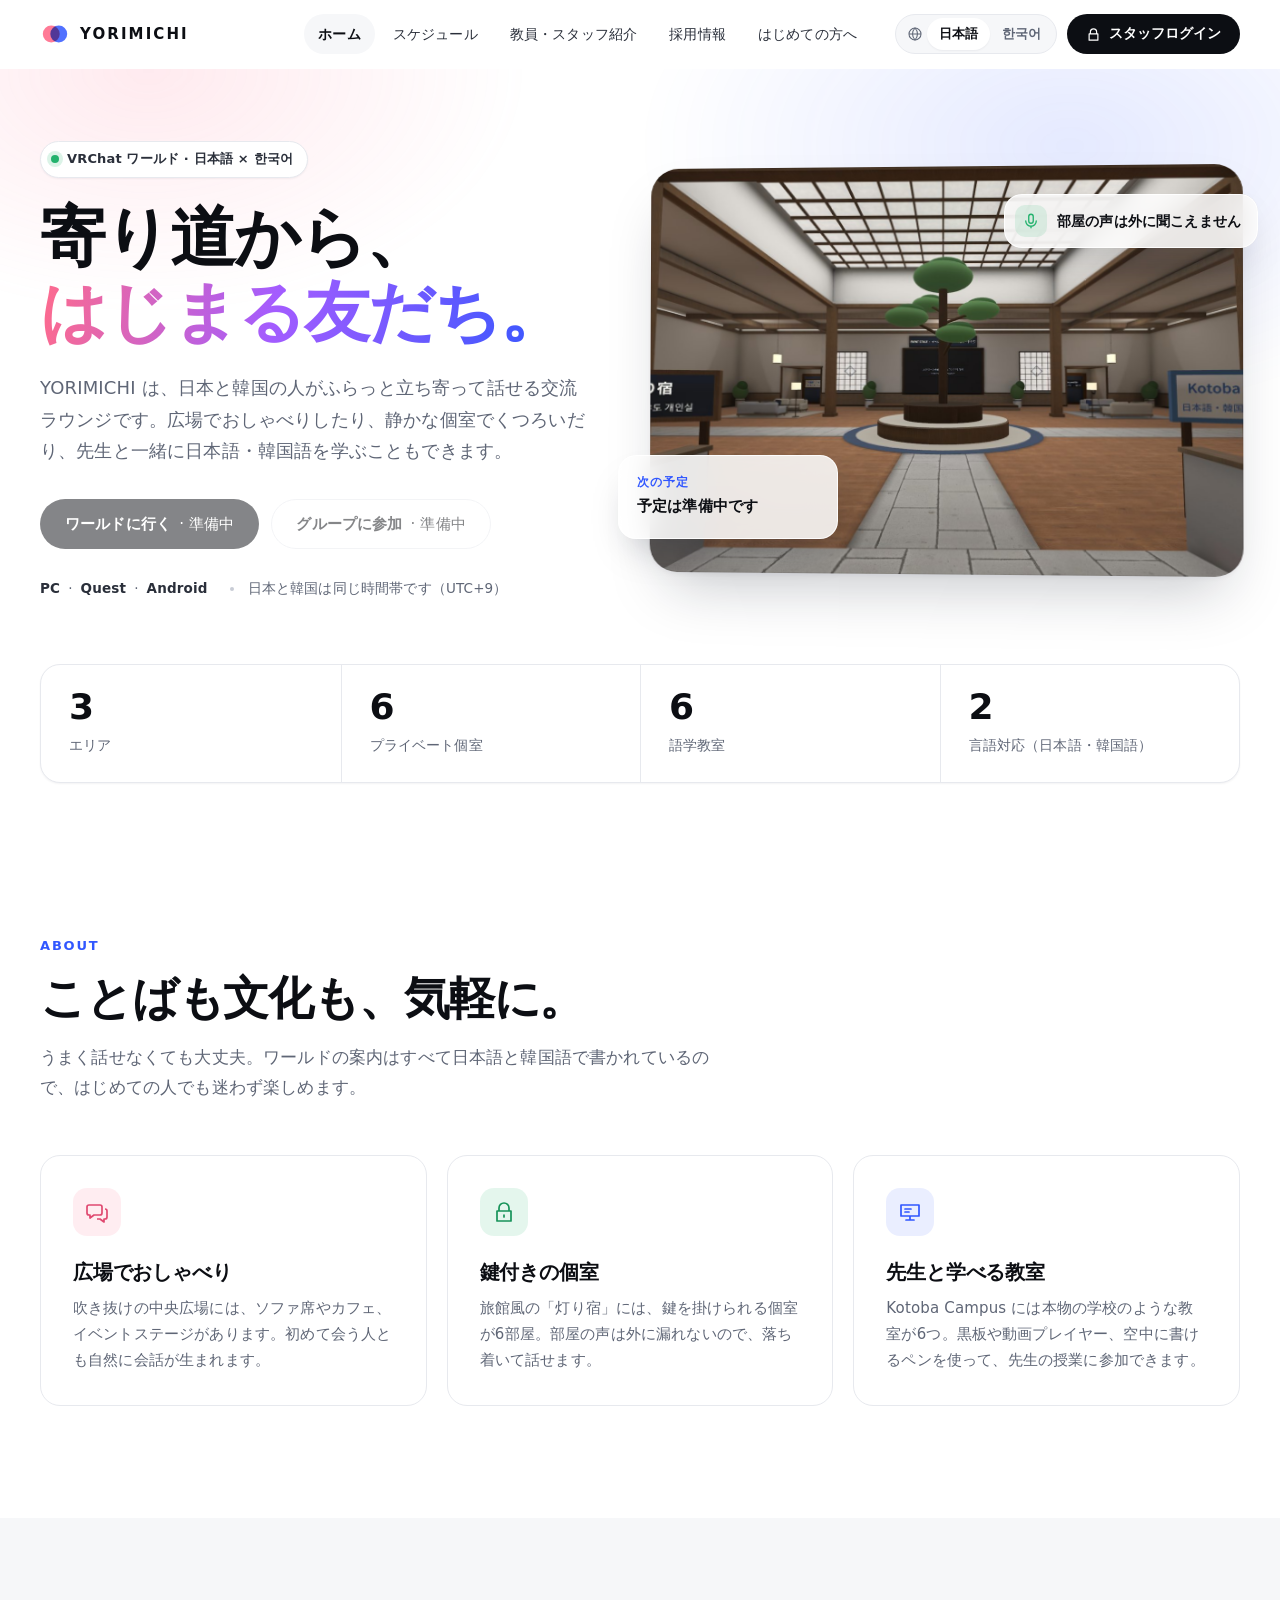
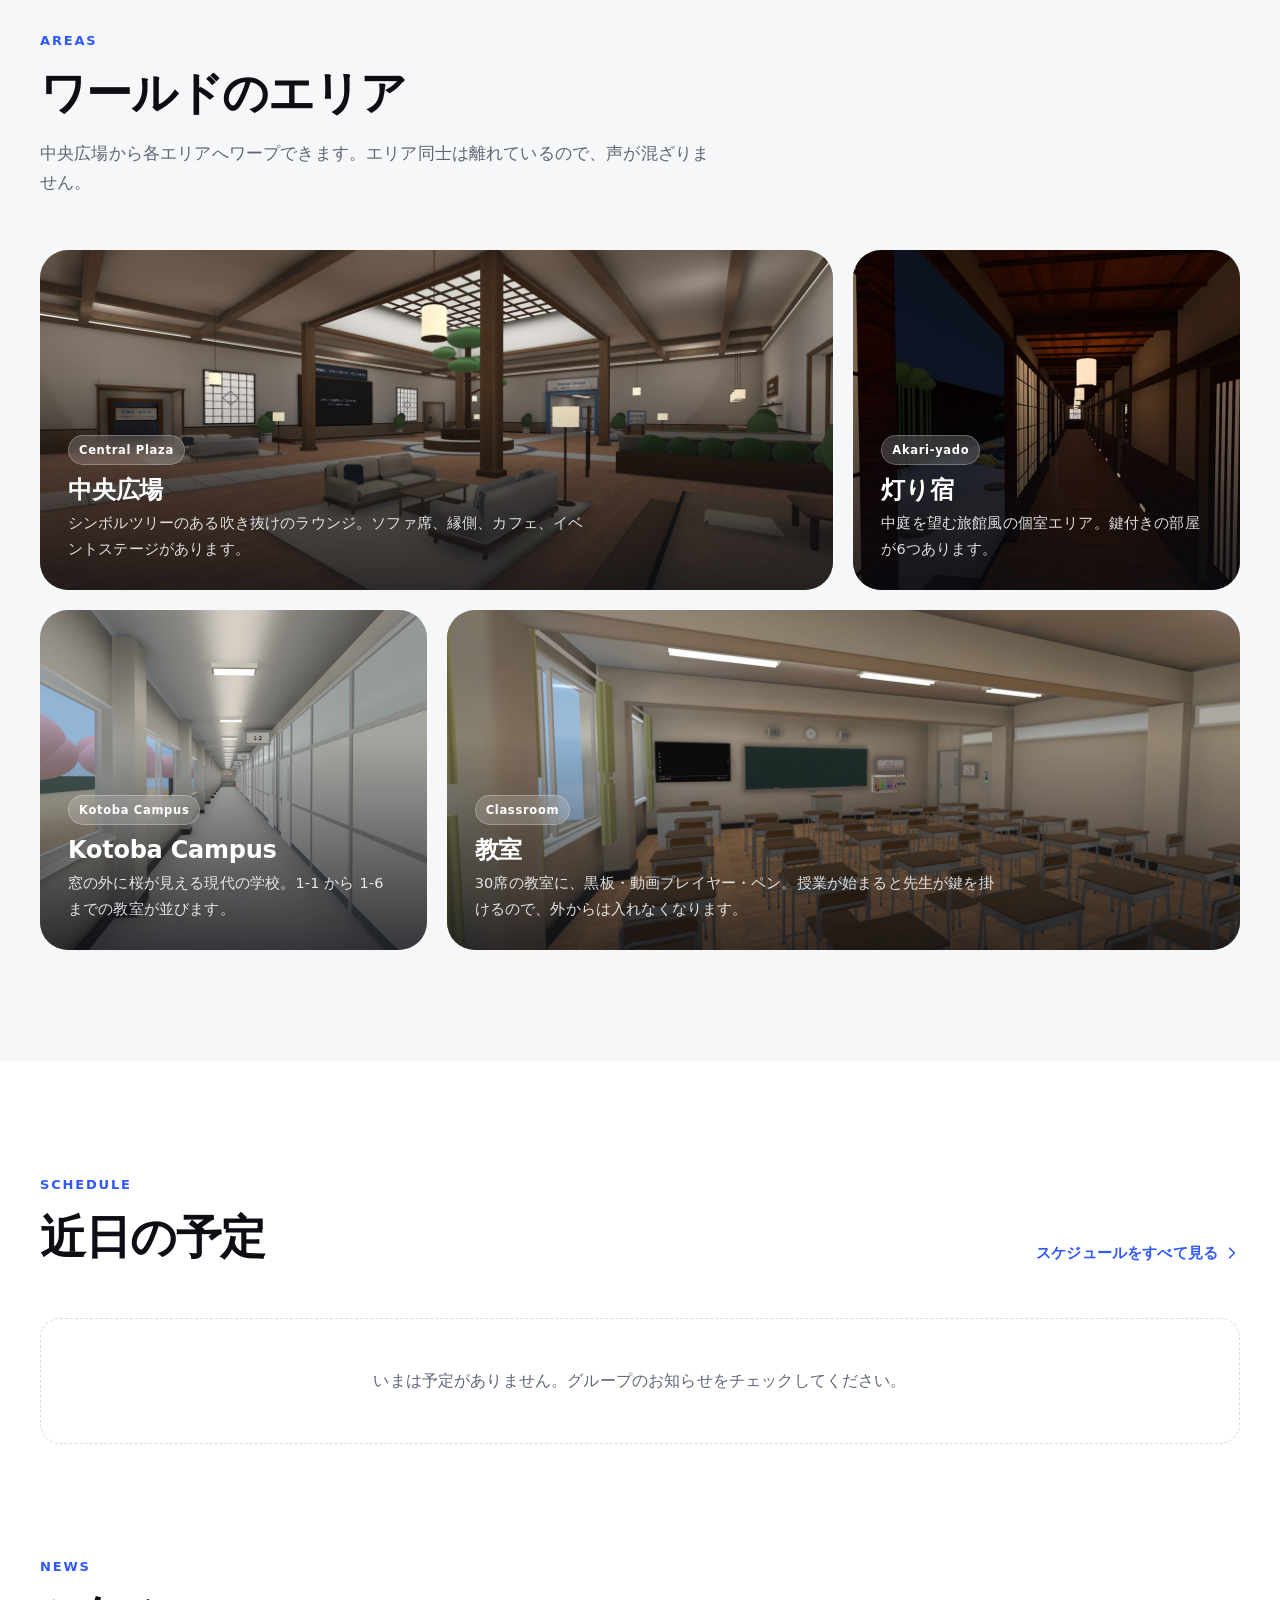
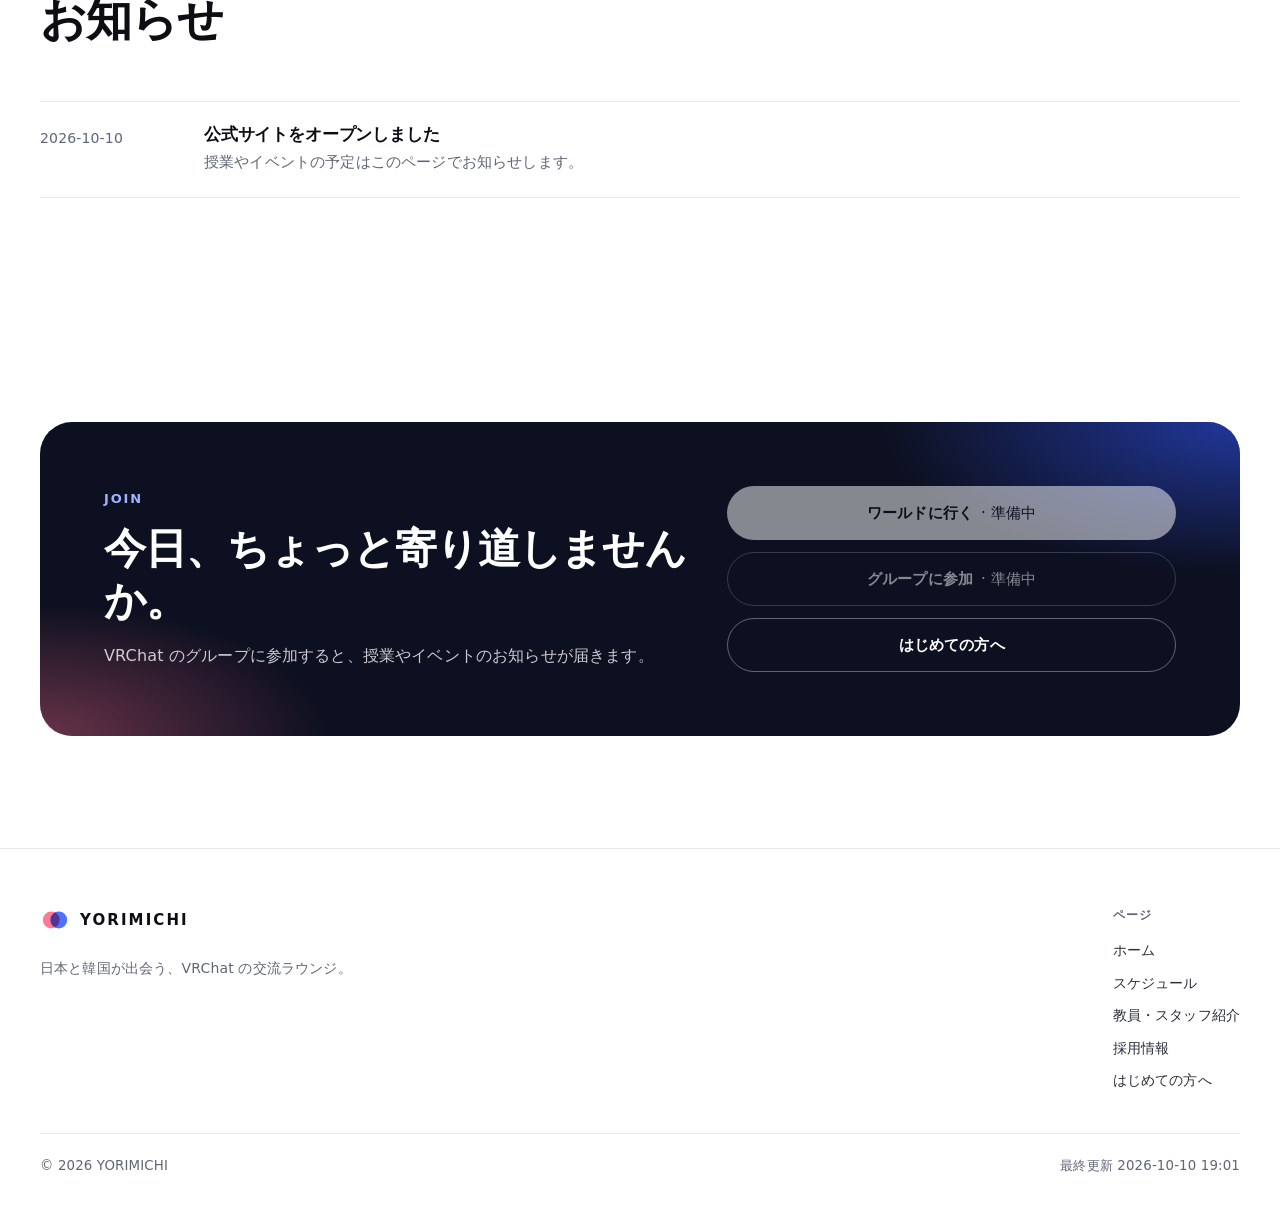
==== commit 88d1781c: "Add files via upload" ====
--- a/index.html
+++ b/index.html
@@ -16,7 +16,7 @@
   <link rel="preconnect" href="https://fonts.googleapis.com">
   <link rel="preconnect" href="https://fonts.gstatic.com" crossorigin>
   <link href="https://fonts.googleapis.com/css2?family=Inter:wght@400;500;600;700;800&family=Noto+Sans+JP:wght@400;500;700;900&family=Noto+Sans+KR:wght@400;500;700;900&display=swap" rel="stylesheet">
-  <link rel="stylesheet" href="assets/css/style.css">
+  <link rel="stylesheet" href="assets/css/style.css?v=20261010c">
 </head>
 <body data-page="home">
   <div id="site-header"></div>
@@ -154,6 +154,6 @@
   </main>
 
   <div id="site-footer"></div>
-  <script src="assets/js/main.js"></script>
+  <script src="assets/js/main.js?v=20261010c"></script>
 </body>
 </html>
--- a/assets/css/style.css
+++ b/assets/css/style.css
@@ -105,6 +105,11 @@
 .btn--outline-light { border-color: rgba(255, 255, 255, .35); color: #fff; }
 .btn--outline-light:hover { background: rgba(255, 255, 255, .1); border-color: rgba(255, 255, 255, .6); }
 .btn.is-soon { opacity: .5; pointer-events: none; box-shadow: none; }
+.login-btn svg { width: 15px; height: 15px; flex: none; }
+.login-btn:hover svg { transform: none; }
+.login-btn.is-in { background: #fff; color: var(--ink); border-color: var(--line); max-width: 180px; }
+.login-btn.is-in .login-btn__text { overflow: hidden; text-overflow: ellipsis; color: #1f9d57; }
+.login-btn.is-in svg { display: none; }
 .btn.is-soon svg { display: none; }
 .btn.is-soon::after { content: "· " attr(data-soon); font-weight: 500; }
 
@@ -254,7 +259,11 @@
 .avatar img { width: 100%; height: 100%; object-fit: cover; }
 .person__name { font-weight: 700; font-size: 16px; line-height: 1.4; }
 .person__role { margin-top: 2px; font-size: 13px; font-weight: 600; color: var(--accent); }
-.person__bio { margin-top: 6px; font-size: 14px; color: var(--muted); line-height: 1.65; }
+.person__bio { margin-top: 6px; font-size: 14px; color: var(--muted); line-height: 1.65; white-space: pre-line; }
+.person__role { display: inline-block; padding: 2px 10px; border-radius: 999px; background: rgba(49, 87, 255, .1); }
+.person__role.is-founder { background: linear-gradient(90deg, var(--sakura), var(--accent)); color: #fff; }
+.person__tags { display: flex; flex-wrap: wrap; gap: 5px; margin-top: 8px; }
+.person__tags span { padding: 3px 9px; border-radius: 999px; background: rgba(49, 87, 255, .08); color: var(--accent); font-size: 12px; font-weight: 700; }
 .people .empty { grid-column: 1 / -1; padding: 28px; }
 
 /* Join */
@@ -375,7 +384,9 @@
 .no-js .reveal { opacity: 1; transform: none; }
 
 /* ---------- Responsive ---------- */
-@media (max-width: 1180px) {
+.nav a, .lang button { white-space: nowrap; }
+/* The header's 「グループに参加」 only where there is room (it is also on the home page and in the footer). */
+@media (max-width: 1480px) {
   .hide-md { display: none; }
 }
 @media (max-width: 1024px) {
@@ -392,7 +403,7 @@
   .bento { grid-template-columns: 1fr 1fr; grid-auto-rows: 300px; }
   .join { grid-template-columns: 1fr; padding: 48px; }
 }
-@media (max-width: 1080px) {
+@media (max-width: 1180px) {
   .menu-btn { display: block; }
   .nav {
     position: fixed; inset: 68px 0 auto; flex-direction: column; gap: 0; padding: 12px 16px 20px;
@@ -428,6 +439,11 @@
   .lang button { padding: 5px 10px; font-size: 12.5px; }
   .brand__name { font-size: 14px; }
   .header__inner { gap: 12px; }
+  .header__actions { gap: 6px; }
+  .login-btn { height: 38px; padding: 0 12px; }
+  .login-btn:not(.is-in) .login-btn__text { display: none; }   /* phone: lock icon only */
+  .login-btn:not(.is-in) { width: 38px; padding: 0; }
+  .login-btn.is-in { max-width: 110px; font-size: 12px; }
   .page-hero { padding: 56px 0 40px; }
   .footer__cols { gap: 40px; }
   .join { padding: 36px 24px; border-radius: 24px; }
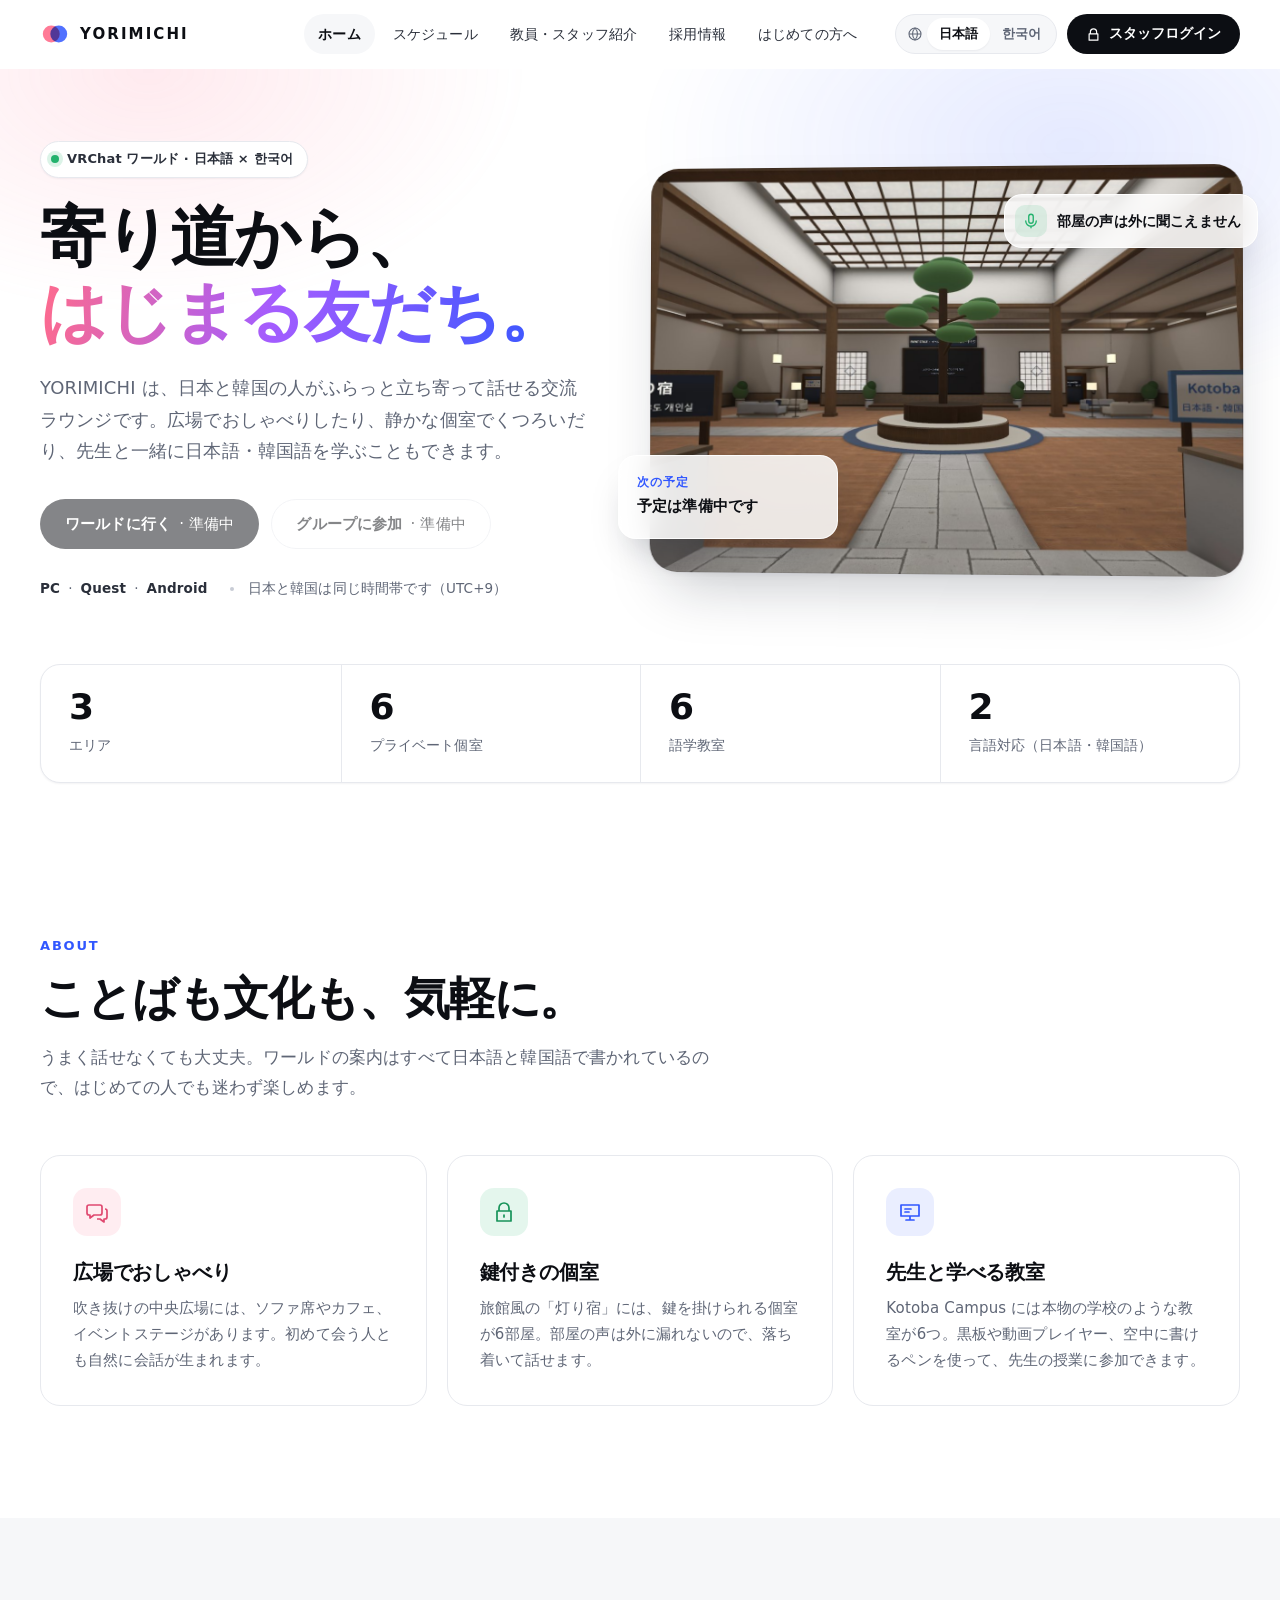
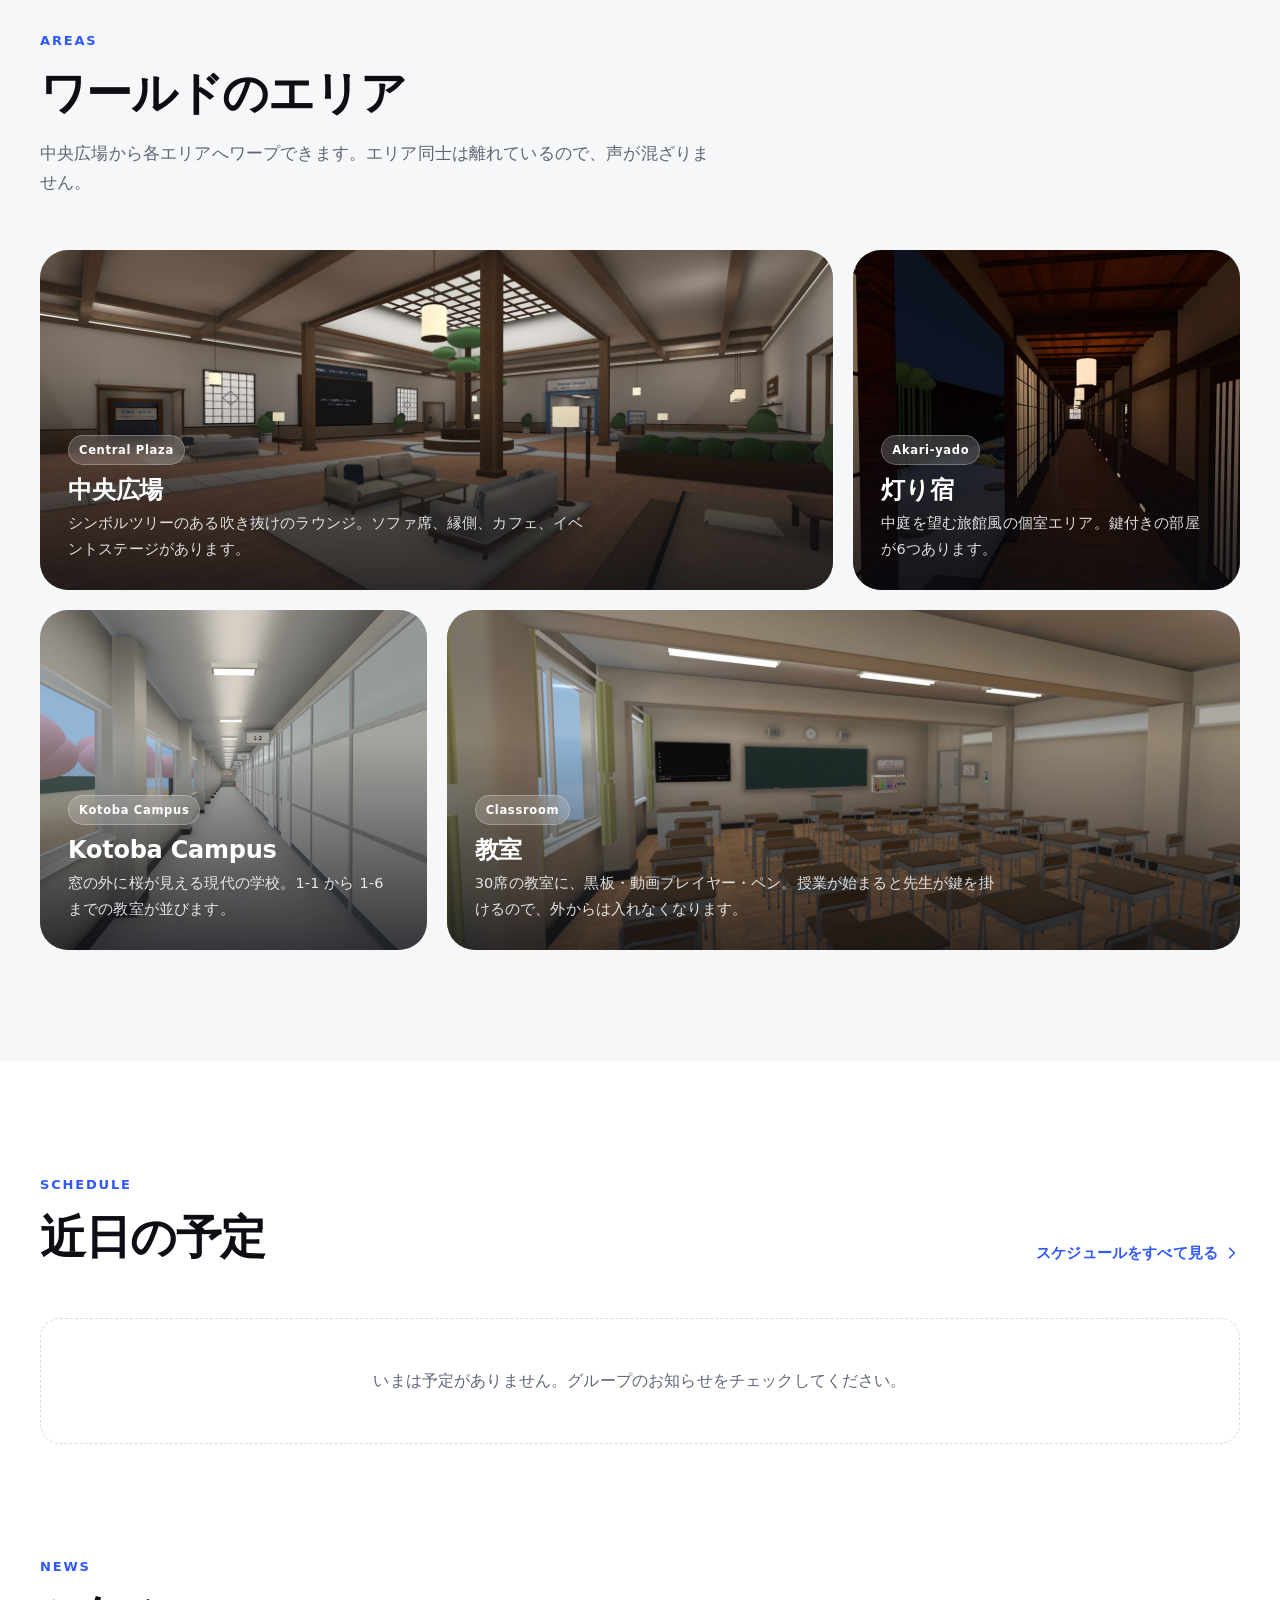
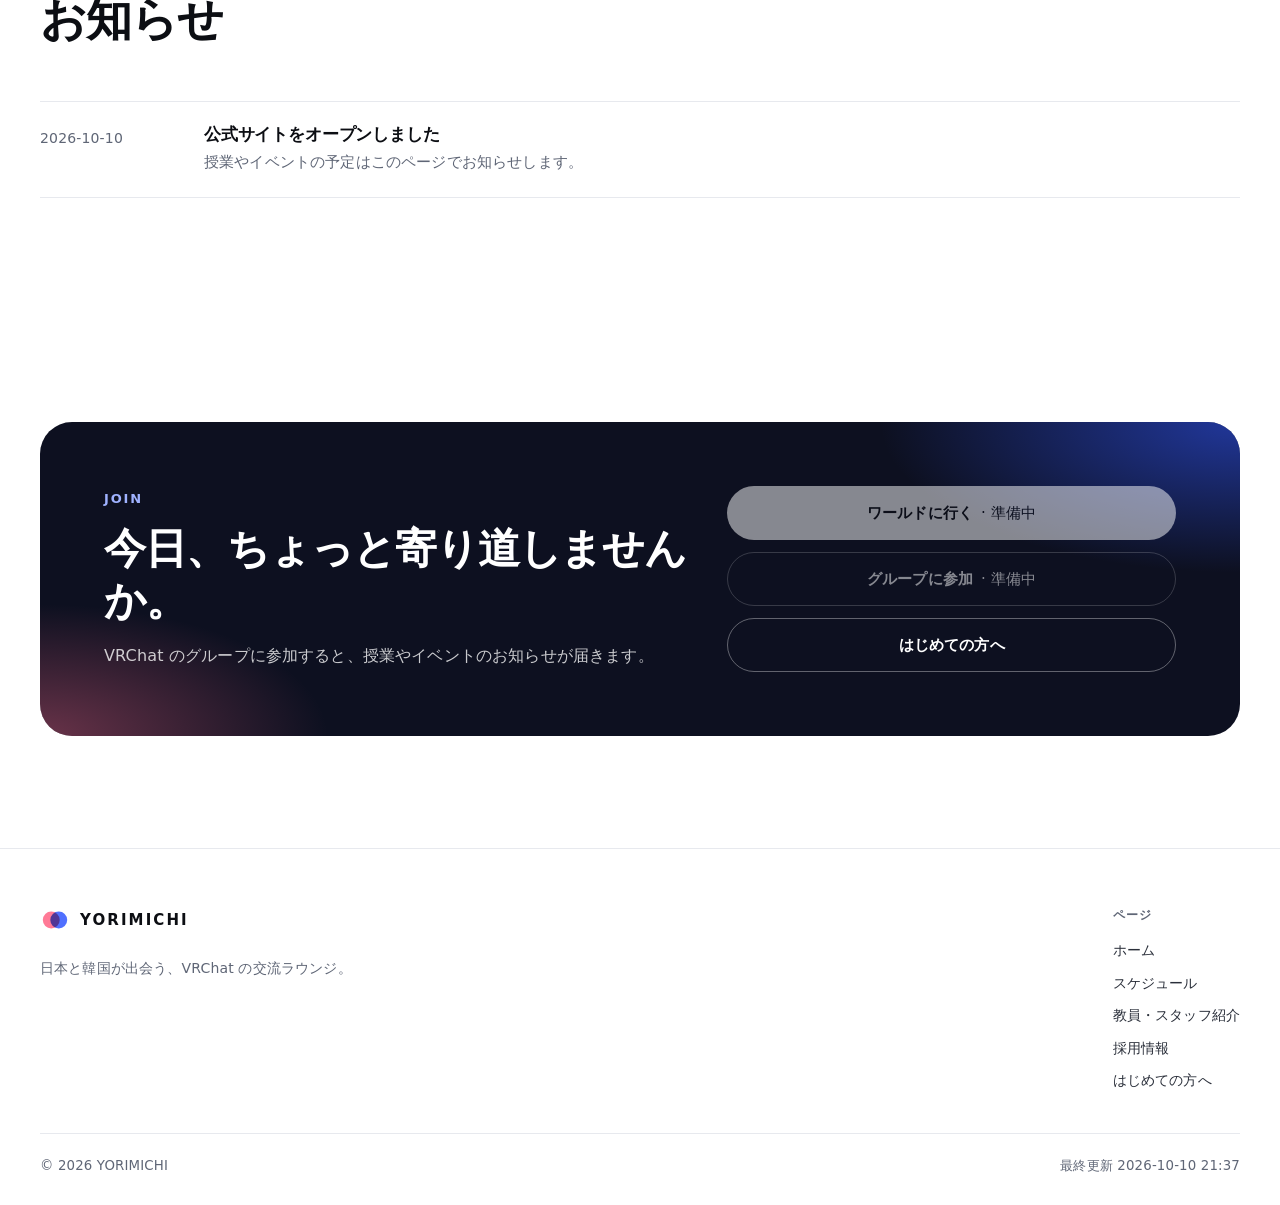
==== commit 0659c750: "Add files via upload" ====
--- a/index.html
+++ b/index.html
@@ -16,7 +16,7 @@
   <link rel="preconnect" href="https://fonts.googleapis.com">
   <link rel="preconnect" href="https://fonts.gstatic.com" crossorigin>
   <link href="https://fonts.googleapis.com/css2?family=Inter:wght@400;500;600;700;800&family=Noto+Sans+JP:wght@400;500;700;900&family=Noto+Sans+KR:wght@400;500;700;900&display=swap" rel="stylesheet">
-  <link rel="stylesheet" href="assets/css/style.css?v=20261010c">
+  <link rel="stylesheet" href="assets/css/style.css?v=20261010e">
 </head>
 <body data-page="home">
   <div id="site-header"></div>
@@ -154,6 +154,6 @@
   </main>
 
   <div id="site-footer"></div>
-  <script src="assets/js/main.js?v=20261010c"></script>
+  <script src="assets/js/main.js?v=20261010e"></script>
 </body>
 </html>
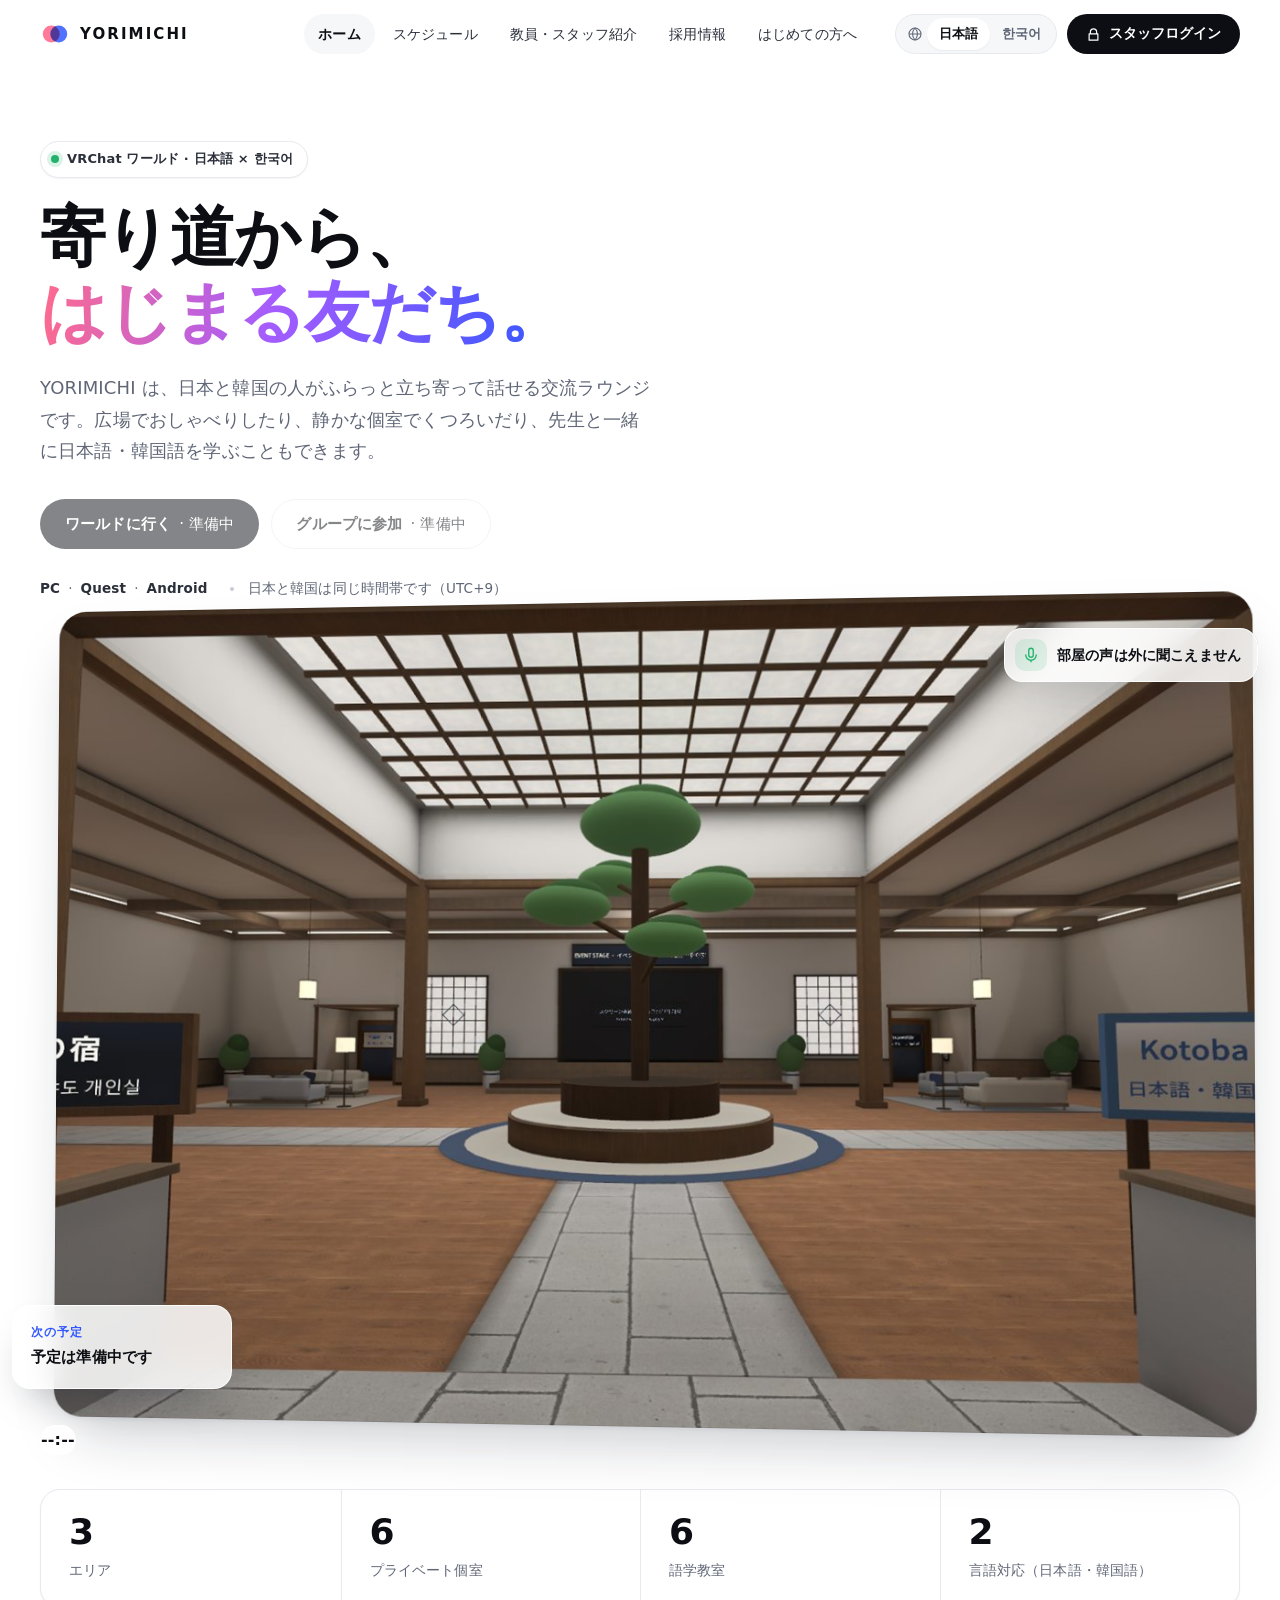
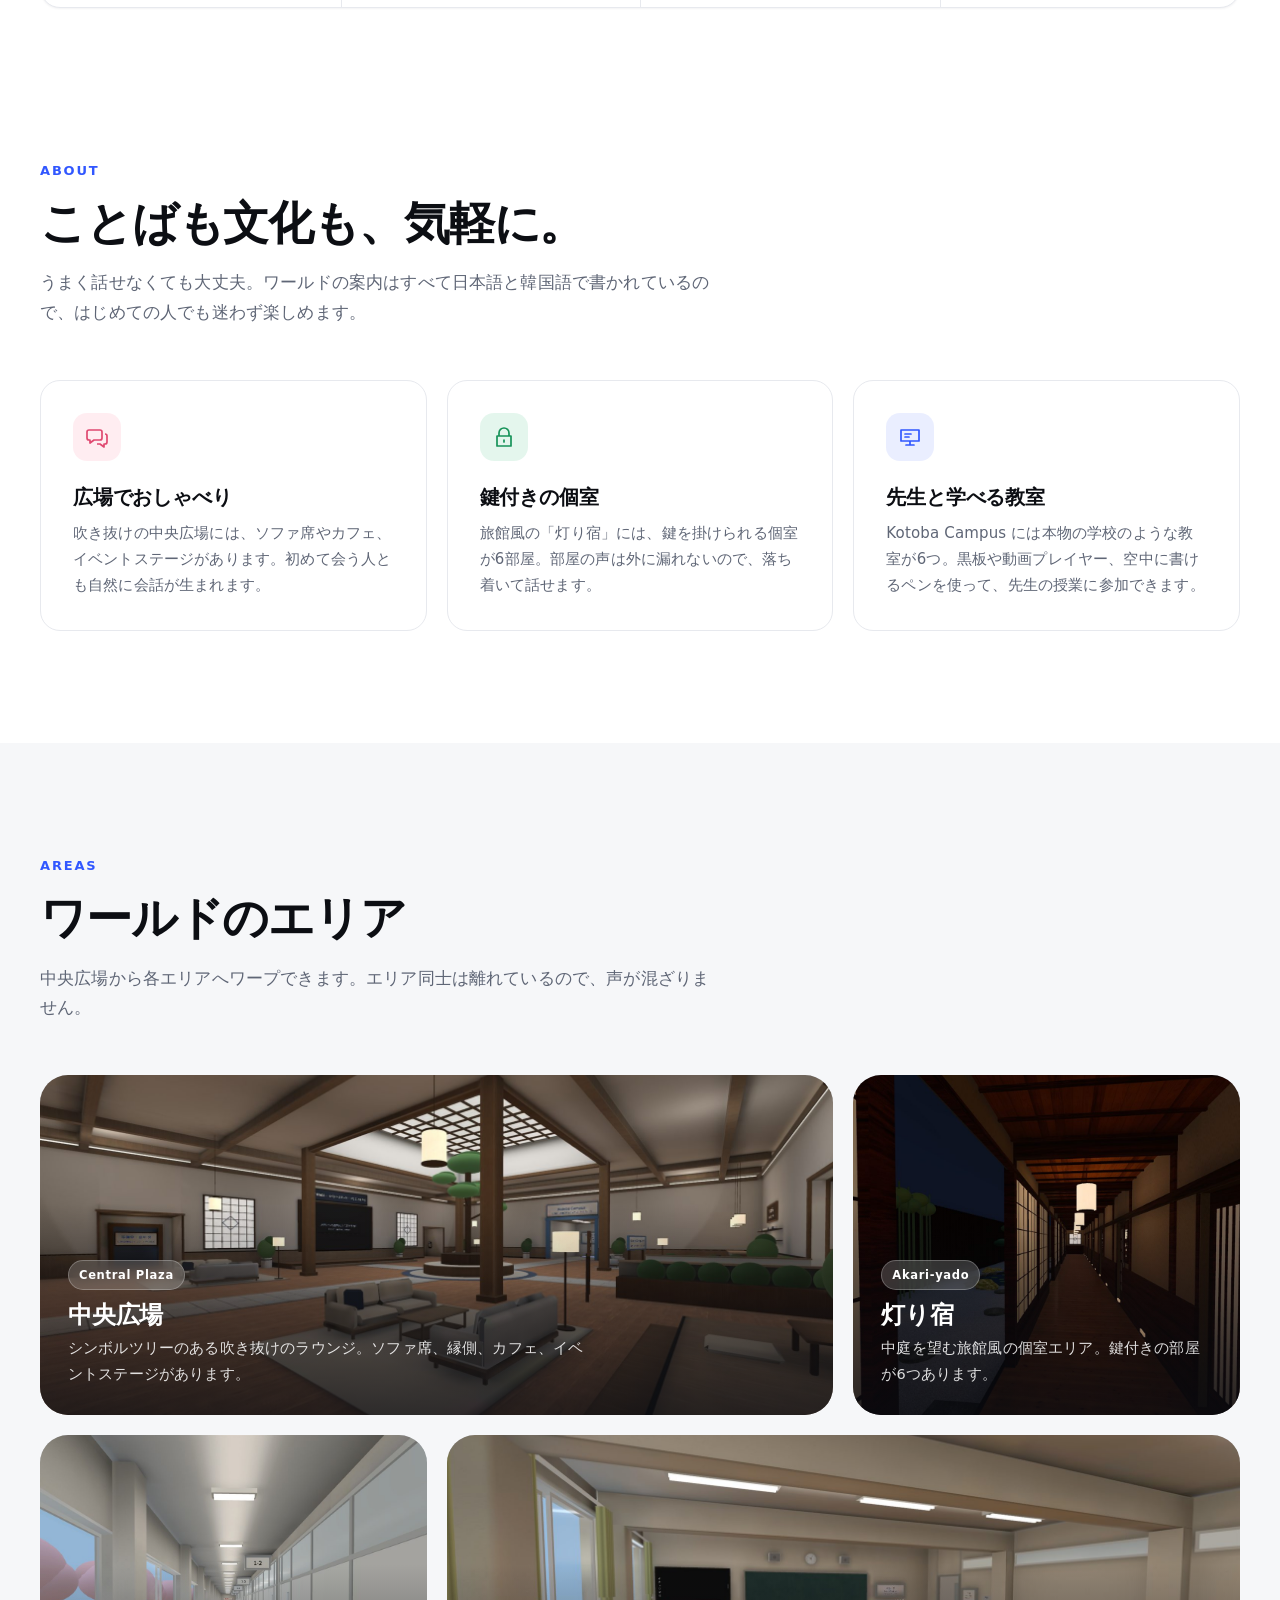
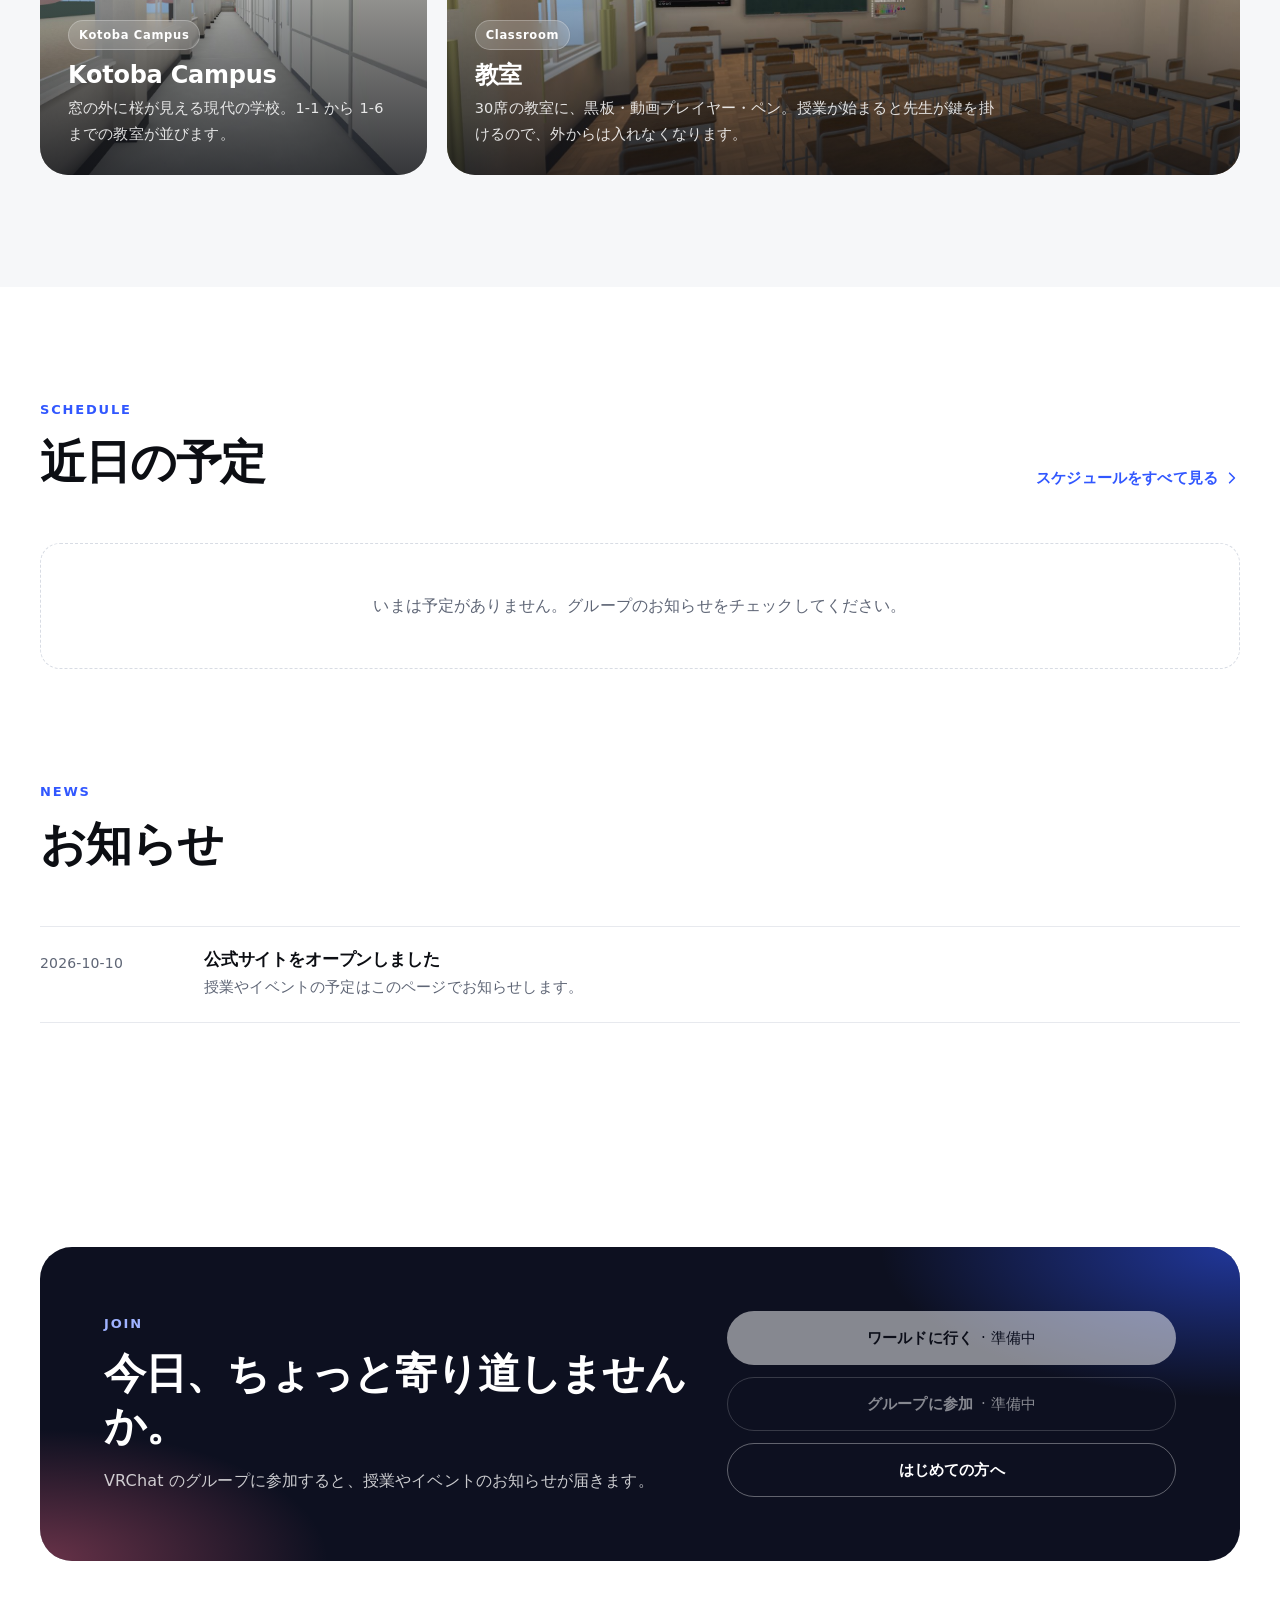
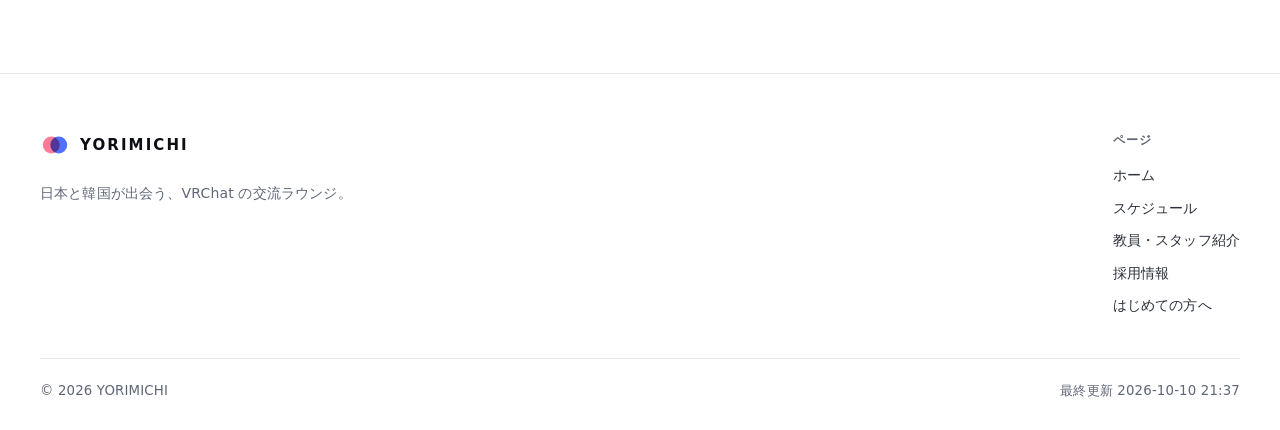
==== commit 1fb24303: "Add files via upload" ====
--- a/index.html
+++ b/index.html
@@ -15,29 +15,30 @@
   <link rel="icon" href="assets/favicon.svg" type="image/svg+xml">
   <link rel="preconnect" href="https://fonts.googleapis.com">
   <link rel="preconnect" href="https://fonts.gstatic.com" crossorigin>
-  <link href="https://fonts.googleapis.com/css2?family=Inter:wght@400;500;600;700;800&family=Noto+Sans+JP:wght@400;500;700;900&family=Noto+Sans+KR:wght@400;500;700;900&display=swap" rel="stylesheet">
-  <link rel="stylesheet" href="assets/css/style.css?v=20261010e">
+  <link href="https://fonts.googleapis.com/css2?family=Inter:wght@400;500;600;700;800&family=Plus+Jakarta+Sans:wght@700;800&family=Noto+Sans+JP:wght@400;500;700;900&family=Noto+Sans+KR:wght@400;500;700;900&display=swap" rel="stylesheet">
+  <link rel="stylesheet" href="assets/css/style.css?v=20261011c">
 </head>
 <body data-page="home">
   <div id="site-header"></div>
 
   <main id="main">
     <section class="hero">
-      <div class="hero__glow" aria-hidden="true"></div>
-      <div class="container hero__grid">
-        <div class="hero__copy reveal">
-          <p class="pill"><span class="pill__dot"></span><span data-i18n="hero.eyebrow">VRChat ワールド · 日本語 × 한국어</span></p>
-          <h1 class="hero__title" data-i18n-html="hero.title">寄り道から、<br><span class="grad">はじまる友だち。</span></h1>
-          <p class="hero__lead" data-i18n="hero.lead"></p>
-          <div class="hero__cta">
-            <a class="btn btn--primary" data-link="world_url" href="#"><span data-i18n="cta.world">ワールドに行く</span><svg viewBox="0 0 20 20" aria-hidden="true"><path d="M7 4l6 6-6 6" fill="none" stroke="currentColor" stroke-width="2" stroke-linecap="round" stroke-linejoin="round"/></svg></a>
-            <a class="btn btn--ghost" data-link="group_url" href="#" data-i18n="cta.group">グループに参加</a>
-          </div>
-          <ul class="hero__meta">
-            <li><b>PC</b> · <b>Quest</b> · <b>Android</b></li>
-            <li data-i18n="hero.tz"></li>
-          </ul>
+      <div class="hero__mesh" aria-hidden="true"><span></span><span></span><span></span></div>
+      <div class="container hero__head reveal">
+        <p class="pill"><span class="pill__dot"></span><span data-i18n="hero.eyebrow">VRChat ワールド · 日本語 × 한국어</span></p>
+        <h1 class="hero__title" data-i18n-html="hero.title">寄り道から、<br><span class="grad">はじまる友だち。</span></h1>
+        <p class="hero__lead" data-i18n="hero.lead"></p>
+        <div class="hero__cta">
+          <a class="btn btn--primary" data-link="world_url" href="#"><span data-i18n="cta.world">ワールドに行く</span><svg viewBox="0 0 20 20" aria-hidden="true"><path d="M7 4l6 6-6 6" fill="none" stroke="currentColor" stroke-width="2" stroke-linecap="round" stroke-linejoin="round"/></svg></a>
+          <a class="btn btn--ghost" data-link="group_url" href="#" data-i18n="cta.group">グループに参加</a>
         </div>
+        <ul class="hero__meta">
+          <li><b>PC</b> · <b>Quest</b> · <b>Android</b></li>
+          <li data-i18n="hero.tz"></li>
+        </ul>
+      </div>
+      <div class="container">
+        <div class="notice-wrap" id="notice" hidden><div class="notice"><span class="notice__dot"></span><span id="notice-text"></span></div></div>
         <div class="hero__visual reveal">
           <figure class="shot shot--hero">
             <img data-img="hero_image" src="images/plaza_hero.jpg" alt="" width="1600" height="900" fetchpriority="high">
@@ -51,19 +52,23 @@
             <span class="float-card__icon" aria-hidden="true"><svg viewBox="0 0 24 24"><path d="M12 3a3 3 0 0 0-3 3v6a3 3 0 0 0 6 0V6a3 3 0 0 0-3-3zm7 9a7 7 0 0 1-14 0M12 19v2" fill="none" stroke="currentColor" stroke-width="1.8" stroke-linecap="round"/></svg></span>
             <span data-i18n="hero.voice"></span>
           </div>
+          <div class="float-card float-card--clock" aria-live="off">
+            <span class="live-dot" aria-hidden="true"></span><b id="now-clock">--:--</b><small data-i18n="hero.clock"></small>
+          </div>
         </div>
       </div>
+      <div class="marquee" aria-hidden="true">
+        <div class="marquee__track" id="marquee"></div>
+      </div>
       <div class="container">
-        <dl class="stats reveal">
-          <div><dt>3</dt><dd data-i18n="stats.areas"></dd></div>
-          <div><dt>6</dt><dd data-i18n="stats.rooms"></dd></div>
-          <div><dt>6</dt><dd data-i18n="stats.classes"></dd></div>
-          <div><dt>2</dt><dd data-i18n="stats.langs"></dd></div>
+        <dl class="stats">
+          <div class="reveal"><dt data-count="3">3</dt><dd data-i18n="stats.areas"></dd></div>
+          <div class="reveal"><dt data-count="6">6</dt><dd data-i18n="stats.rooms"></dd></div>
+          <div class="reveal"><dt data-count="6">6</dt><dd data-i18n="stats.classes"></dd></div>
+          <div class="reveal"><dt data-count="2">2</dt><dd data-i18n="stats.langs"></dd></div>
         </dl>
       </div>
     </section>
-
-    <div class="notice-wrap container" id="notice" hidden><div class="notice"><span class="notice__dot"></span><span id="notice-text"></span></div></div>
 
     <section class="section" id="about">
       <div class="container">
@@ -154,6 +159,6 @@
   </main>
 
   <div id="site-footer"></div>
-  <script src="assets/js/main.js?v=20261010e"></script>
+  <script src="assets/js/main.js?v=20261011c"></script>
 </body>
 </html>
--- a/assets/css/style.css
+++ b/assets/css/style.css
@@ -216,7 +216,7 @@
 .news li { display: grid; grid-template-columns: 140px 1fr; gap: 24px; padding: 22px 0; border-bottom: 1px solid var(--line); }
 .news time { color: var(--muted); font-size: 14px; font-variant-numeric: tabular-nums; padding-top: 2px; }
 .news h3 { font-size: 17px; font-weight: 700; }
-.news p { margin-top: 4px; color: var(--muted); font-size: 15px; }
+.news p { margin-top: 4px; color: var(--muted); font-size: 15px; white-space: pre-line; }
 .news a { color: var(--accent); font-weight: 600; font-size: 14px; }
 
 /* Schedule */
@@ -293,7 +293,7 @@
 .faq summary::-webkit-details-marker { display: none; }
 .faq summary::after { content: ""; flex: none; width: 22px; height: 22px; border-radius: 50%; background: var(--soft) url("data:image/svg+xml,%3Csvg xmlns='http://www.w3.org/2000/svg' viewBox='0 0 24 24'%3E%3Cpath d='M12 7v10M7 12h10' stroke='%230c0e13' stroke-width='2' stroke-linecap='round'/%3E%3C/svg%3E") center / 14px no-repeat; transition: transform .3s var(--ease); }
 .faq details[open] summary::after { transform: rotate(45deg); }
-.faq .faq__a { padding: 0 24px 22px; color: var(--muted); }
+.faq .faq__a { padding: 0 24px 22px; color: var(--muted); white-space: pre-line; }
 
 /* Footer */
 .footer { border-top: 1px solid var(--line); padding: 56px 0 28px; }
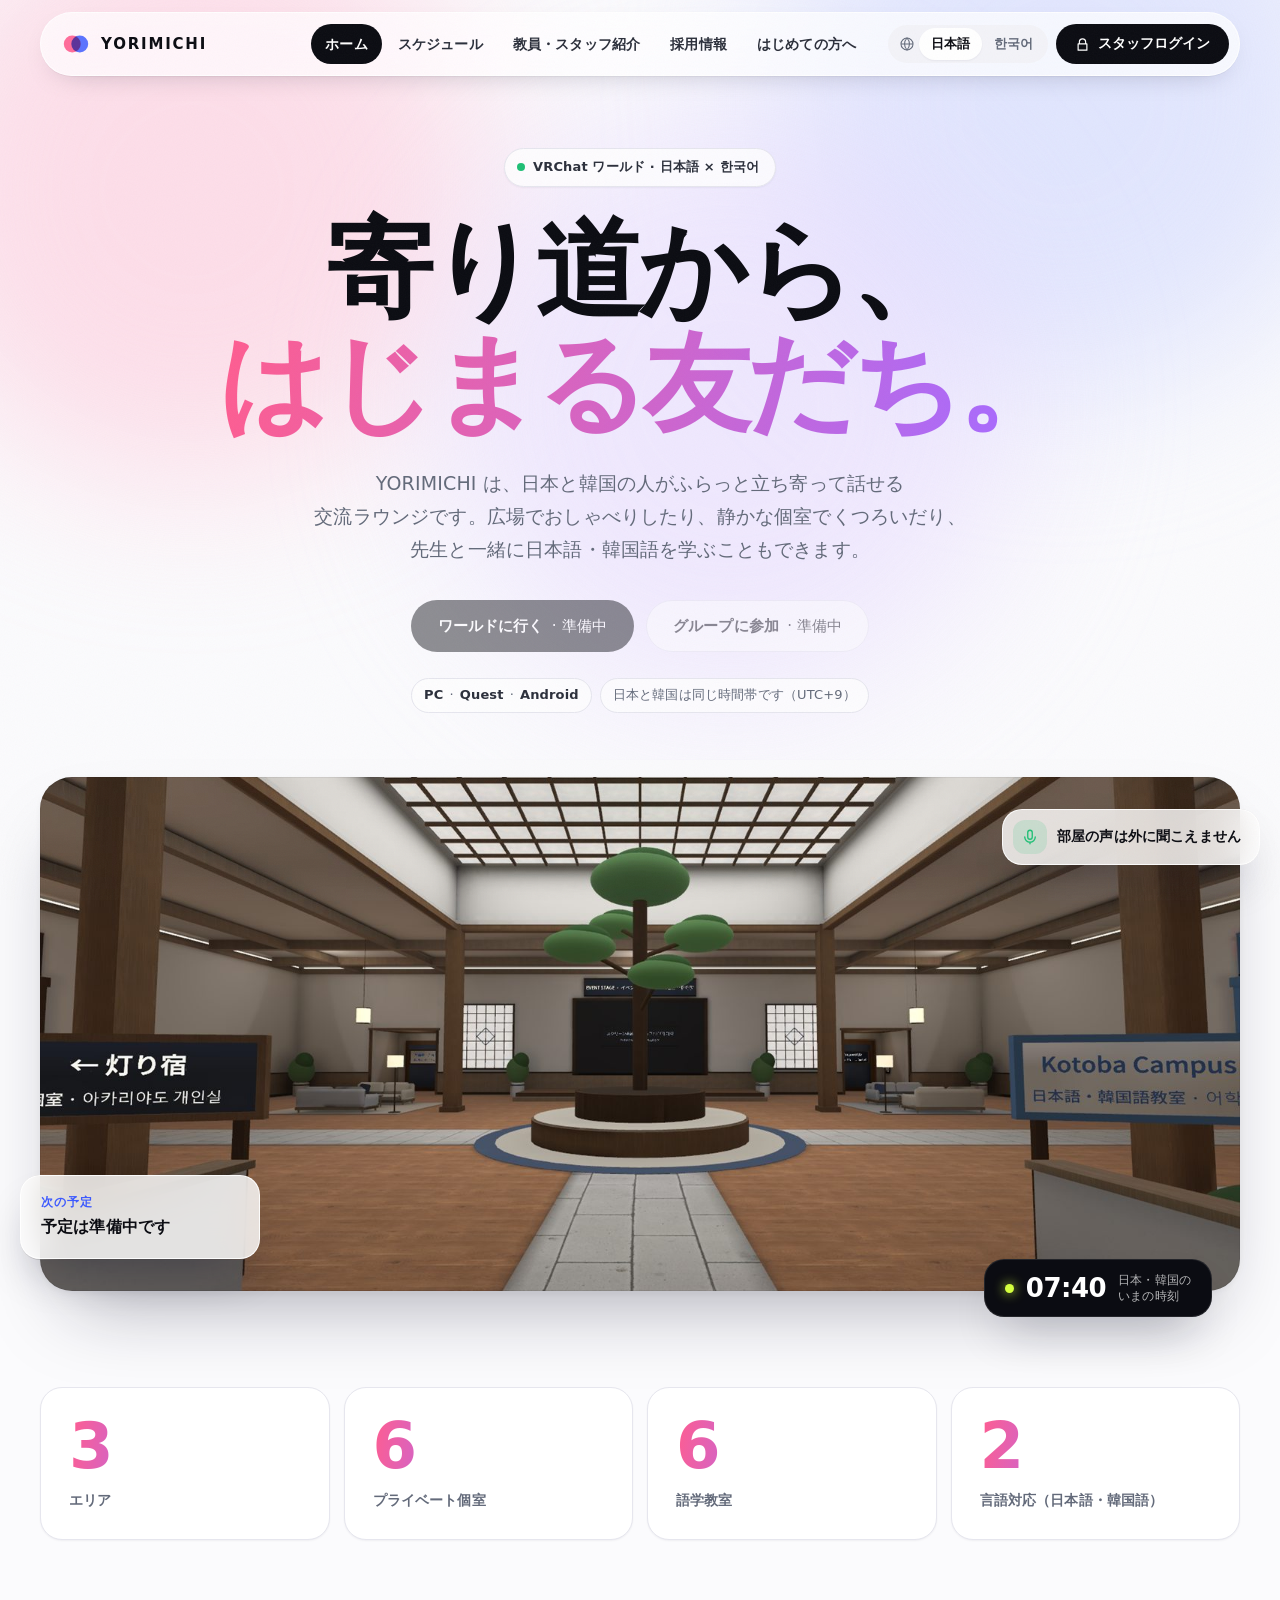
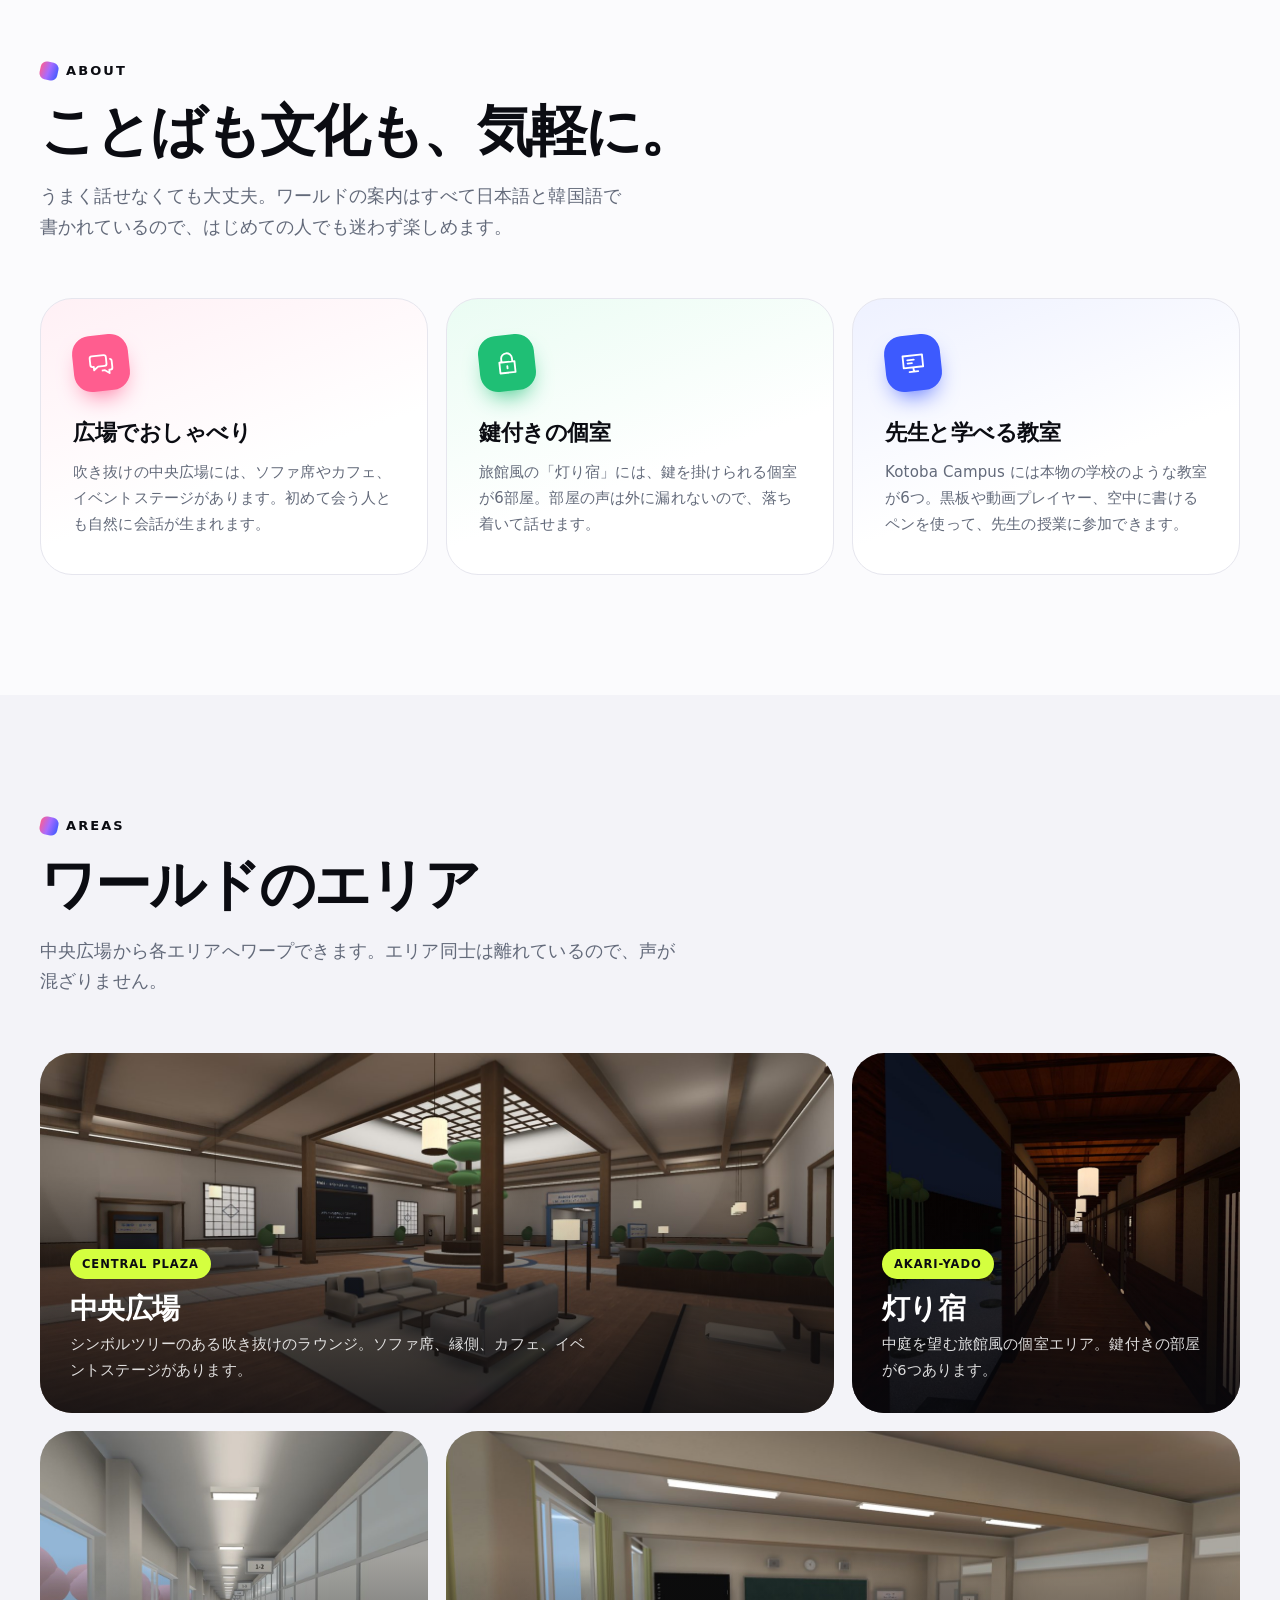
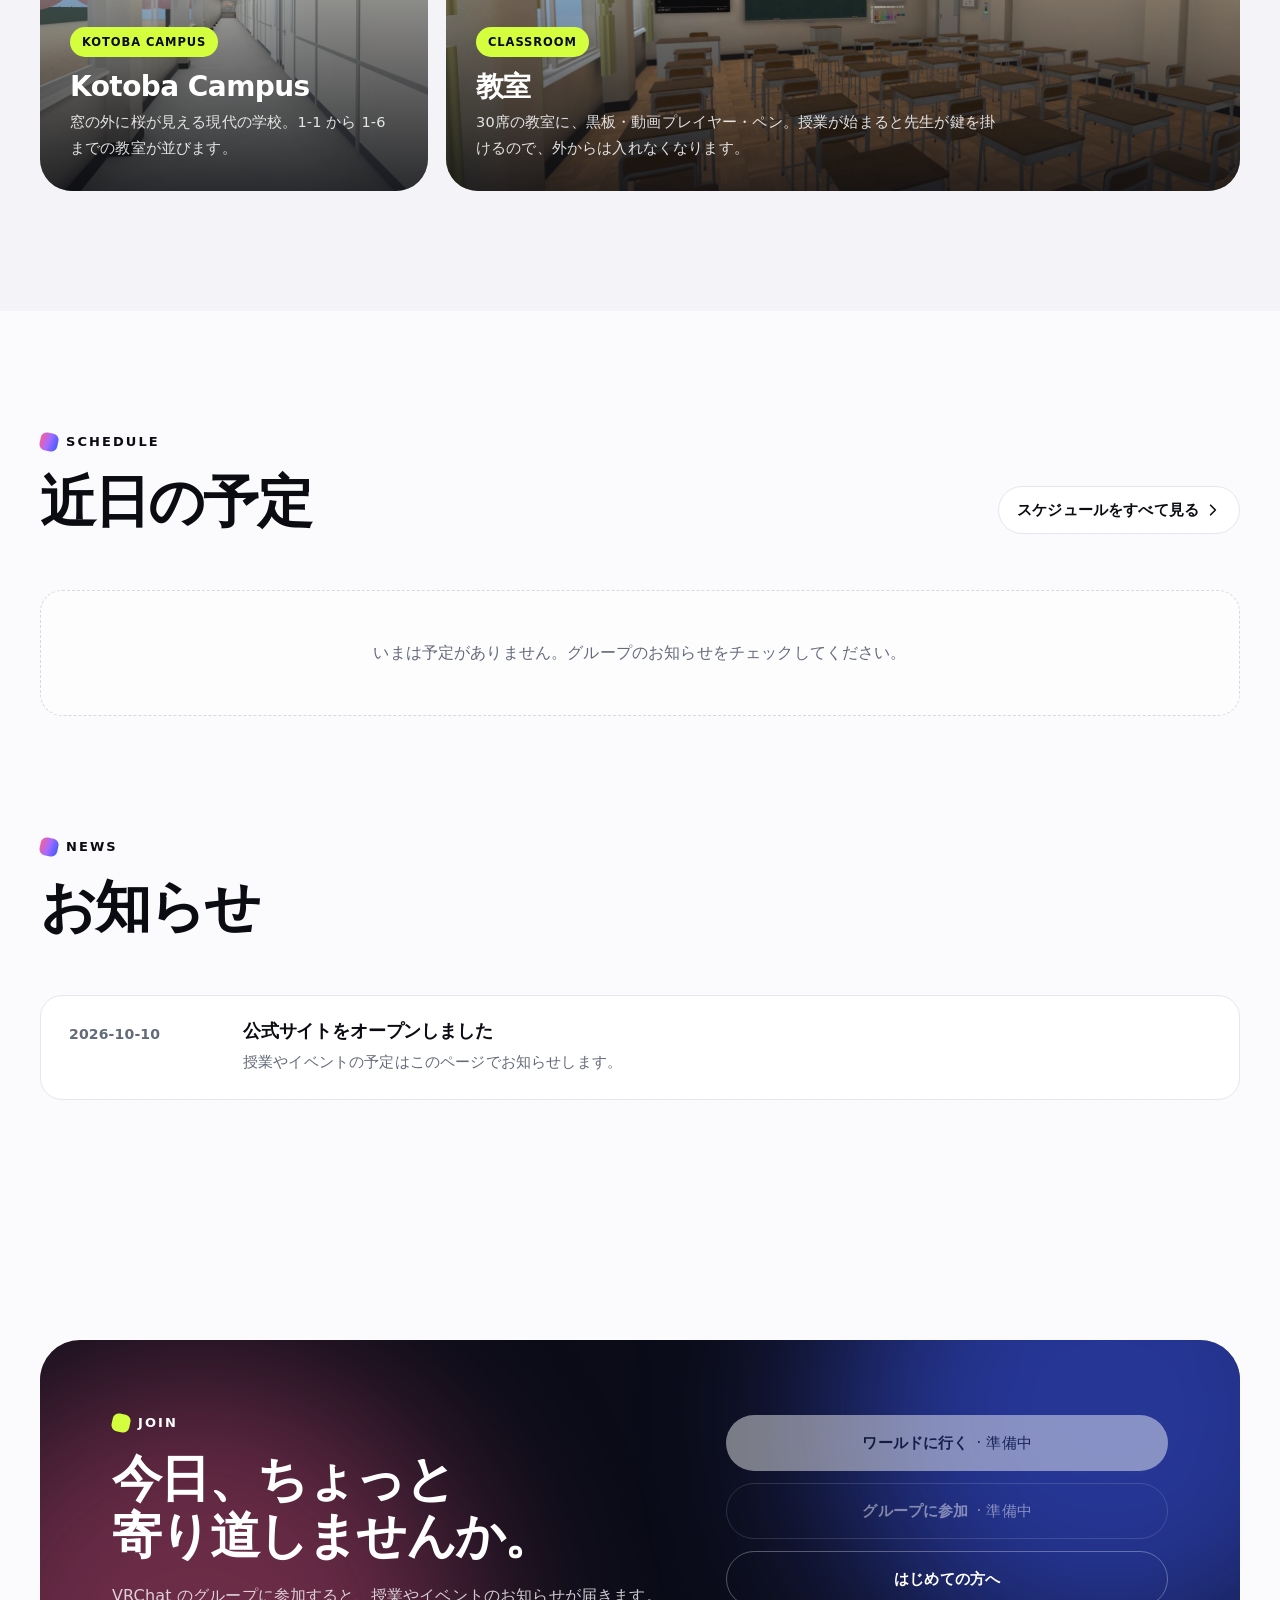
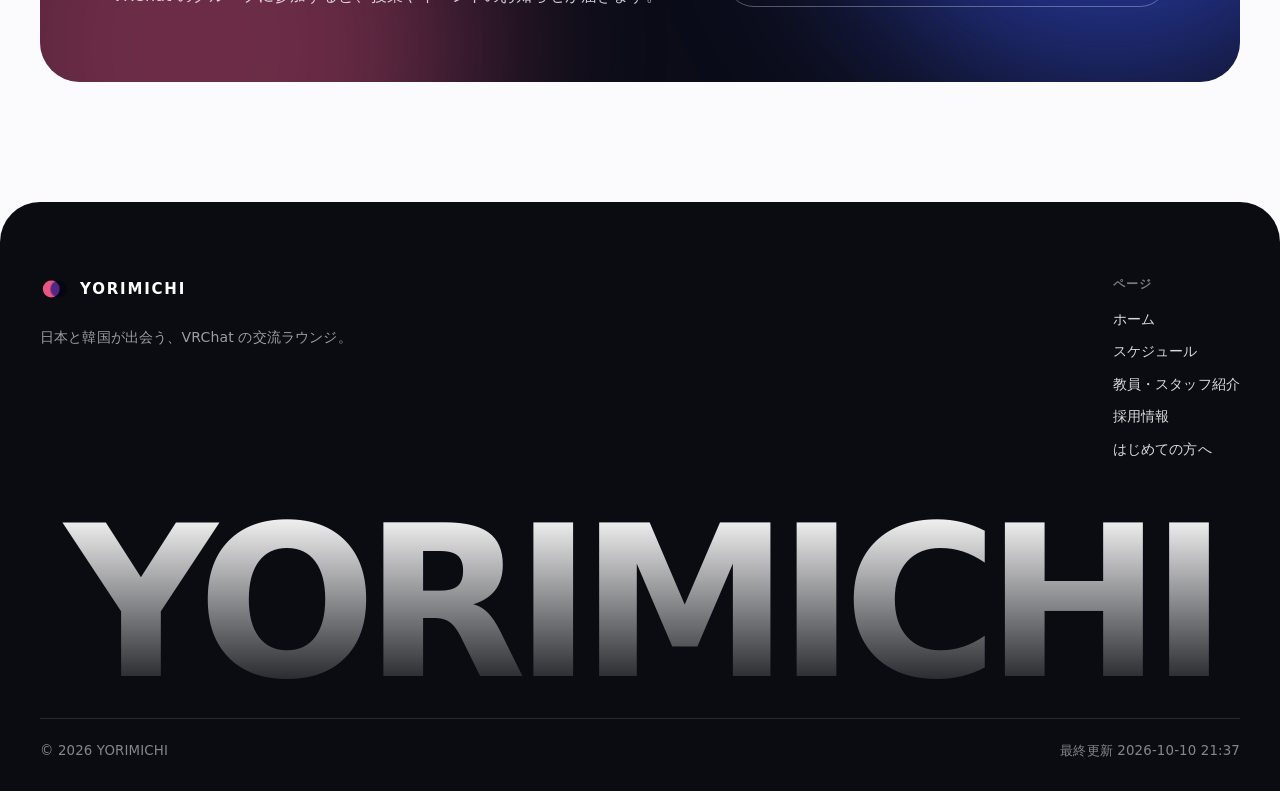
==== commit 17d49749: "Add files via upload" ====
--- a/index.html
+++ b/index.html
@@ -16,7 +16,7 @@
   <link rel="preconnect" href="https://fonts.googleapis.com">
   <link rel="preconnect" href="https://fonts.gstatic.com" crossorigin>
   <link href="https://fonts.googleapis.com/css2?family=Inter:wght@400;500;600;700;800&family=Plus+Jakarta+Sans:wght@700;800&family=Noto+Sans+JP:wght@400;500;700;900&family=Noto+Sans+KR:wght@400;500;700;900&display=swap" rel="stylesheet">
-  <link rel="stylesheet" href="assets/css/style.css?v=20261011c">
+  <link rel="stylesheet" href="assets/css/style.css?v=20261011d">
 </head>
 <body data-page="home">
   <div id="site-header"></div>
@@ -56,9 +56,6 @@
             <span class="live-dot" aria-hidden="true"></span><b id="now-clock">--:--</b><small data-i18n="hero.clock"></small>
           </div>
         </div>
-      </div>
-      <div class="marquee" aria-hidden="true">
-        <div class="marquee__track" id="marquee"></div>
       </div>
       <div class="container">
         <dl class="stats">
@@ -159,6 +156,6 @@
   </main>
 
   <div id="site-footer"></div>
-  <script src="assets/js/main.js?v=20261011c"></script>
+  <script src="assets/js/main.js?v=20261011d"></script>
 </body>
 </html>
--- a/assets/css/style.css
+++ b/assets/css/style.css
@@ -1,26 +1,34 @@
-/* YORIMICHI site — light, modern, bilingual (ja / ko) */
+/* YORIMICHI site — v2 design: bright, playful, bilingual (ja / ko) */
 :root {
-  --bg: #ffffff;
-  --soft: #f6f7f9;
-  --soft-2: #eef0f4;
-  --ink: #0c0e13;
-  --ink-2: #2a2f3a;
-  --muted: #5f6676;
-  --line: #e7e9ee;
-  --accent: #3157ff;
-  --accent-ink: #1f3fd6;
-  --sakura: #ff6b8b;
-  --mint: #23b26d;
-  --radius: 20px;
-  --radius-lg: 28px;
-  --shadow-sm: 0 1px 2px rgba(16, 24, 40, .05);
-  --shadow: 0 1px 2px rgba(16, 24, 40, .04), 0 8px 24px -8px rgba(16, 24, 40, .12);
-  --shadow-lg: 0 2px 4px rgba(16, 24, 40, .04), 0 30px 60px -20px rgba(16, 24, 40, .25);
+  --bg: #fbfbfd;
+  --soft: #f3f3f8;
+  --soft-2: #ebebf3;
+  --ink: #0b0c12;
+  --ink-2: #2b2f3b;
+  --muted: #636a7a;
+  --line: #e6e6ee;
+  --accent: #3d5afe;
+  --accent-ink: #2a43d9;
+  --sakura: #ff5d8f;
+  --lilac: #a76bff;
+  --mint: #1fbf75;
+  --lime: #d4ff3f;
+  --sun: #ffb547;
+  --grad: linear-gradient(100deg, var(--sakura) 0%, var(--lilac) 48%, var(--accent) 100%);
+  --radius: 22px;
+  --radius-lg: 32px;
+  --shadow-sm: 0 1px 2px rgba(16, 18, 40, .05);
+  --shadow: 0 1px 2px rgba(16, 18, 40, .04), 0 12px 32px -12px rgba(16, 18, 40, .16);
+  --shadow-lg: 0 2px 6px rgba(16, 18, 40, .04), 0 40px 80px -30px rgba(16, 18, 40, .35);
   --font-ja: "Inter", "Noto Sans JP", "Hiragino Sans", "Yu Gothic UI", system-ui, sans-serif;
   --font-ko: "Inter", "Noto Sans KR", "Apple SD Gothic Neo", "Malgun Gothic", system-ui, sans-serif;
+  --font-display: "Plus Jakarta Sans", "Inter", system-ui, sans-serif;
   --ease: cubic-bezier(.2, .7, .2, 1);
+  --spring: cubic-bezier(.34, 1.56, .64, 1);
   color-scheme: light;
 }
+
+@view-transition { navigation: auto; }
 
 *, *::before, *::after { box-sizing: border-box; }
 [hidden] { display: none !important; }
@@ -37,12 +45,19 @@
   text-rendering: optimizeLegibility;
   overflow-x: hidden;
 }
+/* soft film grain over everything (very faint) */
+body::after {
+  content: ""; position: fixed; inset: 0; z-index: 200; pointer-events: none; opacity: .035;
+  background-image: url("data:image/svg+xml,%3Csvg xmlns='http://www.w3.org/2000/svg' width='160' height='160'%3E%3Cfilter id='n'%3E%3CfeTurbulence type='fractalNoise' baseFrequency='.9' numOctaves='2' stitchTiles='stitch'/%3E%3C/filter%3E%3Crect width='100%25' height='100%25' filter='url(%23n)'/%3E%3C/svg%3E");
+}
 html[lang="ko"] body { font-family: var(--font-ko); word-break: keep-all; }
 img { display: block; max-width: 100%; height: auto; }
 a { color: inherit; text-decoration: none; }
 button { font: inherit; color: inherit; cursor: pointer; }
-h1, h2, h3 { margin: 0; line-height: 1.25; letter-spacing: -.01em; font-weight: 800; }
+h1, h2, h3 { margin: 0; line-height: 1.25; letter-spacing: -.01em; font-weight: 800; text-wrap: balance; }
+html[lang="ja"] :is(h1, h2, h3, .hero__lead, .section__lead, .page-hero__lead) { word-break: auto-phrase; }
 p { margin: 0; }
+::selection { background: var(--lime); color: var(--ink); }
 :focus-visible { outline: 2px solid var(--accent); outline-offset: 3px; border-radius: 8px; }
 
 .container { width: min(1200px, 100% - 40px); margin-inline: auto; }
@@ -50,337 +65,378 @@
 .muted { color: var(--muted); }
 .skip { position: absolute; left: -999px; top: 8px; background: var(--ink); color: #fff; padding: 8px 14px; border-radius: 10px; z-index: 100; }
 .skip:focus { left: 12px; }
-
-/* ---------- Header ---------- */
-.header {
-  position: sticky; top: 0; z-index: 50;
+.grad { background: var(--grad); -webkit-background-clip: text; background-clip: text; color: transparent; }
+
+/* ---------- Header (floating island) ---------- */
+.header { position: sticky; top: 0; z-index: 50; padding: 12px 0 0; pointer-events: none; }
+.header__inner {
+  pointer-events: auto;
+  display: flex; align-items: center; gap: 18px; height: 64px; padding: 0 10px 0 20px;
   background: rgba(255, 255, 255, .72);
-  backdrop-filter: saturate(180%) blur(16px);
-  -webkit-backdrop-filter: saturate(180%) blur(16px);
-  border-bottom: 1px solid transparent;
-  transition: border-color .3s, box-shadow .3s;
-}
-.header.is-scrolled { border-bottom-color: var(--line); box-shadow: 0 6px 20px -16px rgba(16, 24, 40, .35); }
-.header__inner { display: flex; align-items: center; gap: 24px; height: 68px; }
-.brand { display: inline-flex; align-items: center; gap: 10px; font-weight: 800; letter-spacing: .14em; font-size: 15px; }
-.brand__mark { width: 30px; height: 30px; }
-.nav { display: flex; gap: 4px; margin-left: auto; }
-.nav a { padding: 8px 14px; border-radius: 999px; font-size: 14px; font-weight: 500; color: var(--ink-2); transition: background .2s, color .2s; }
+  backdrop-filter: saturate(180%) blur(18px); -webkit-backdrop-filter: saturate(180%) blur(18px);
+  border: 1px solid rgba(255, 255, 255, .8); border-radius: 999px;
+  box-shadow: 0 1px 0 rgba(16, 18, 40, .04), 0 10px 30px -18px rgba(16, 18, 40, .35);
+  transition: box-shadow .3s, background .3s;
+}
+.header.is-scrolled .header__inner { background: rgba(255, 255, 255, .86); box-shadow: 0 1px 0 rgba(16, 18, 40, .05), 0 16px 40px -18px rgba(16, 18, 40, .45); }
+.progress { position: absolute; left: 32px; right: 32px; bottom: -1px; height: 2px; border-radius: 2px; background: var(--grad); transform-origin: left; transform: scaleX(0); opacity: .9; }
+.header__inner { position: relative; }
+.brand { display: inline-flex; align-items: center; gap: 10px; font-family: var(--font-display); font-weight: 800; letter-spacing: .12em; font-size: 15px; }
+.brand__mark { width: 30px; height: 30px; transition: transform .6s var(--spring); }
+.brand:hover .brand__mark { transform: rotate(-20deg) scale(1.08); }
+.nav { display: flex; gap: 2px; margin-left: auto; }
+.nav a { position: relative; padding: 8px 14px; border-radius: 999px; font-size: 14px; font-weight: 600; color: var(--ink-2); transition: background .2s, color .2s; }
 .nav a:hover { background: var(--soft); color: var(--ink); }
-.header__actions { display: flex; align-items: center; gap: 10px; }
-.nav a[aria-current="page"] { color: var(--ink); background: var(--soft); font-weight: 700; }
-.lang { display: inline-flex; align-items: center; padding: 3px; background: var(--soft); border: 1px solid var(--line); border-radius: 999px; }
+.nav a[aria-current="page"] { color: #fff; background: var(--ink); }
+.header__actions { display: flex; align-items: center; gap: 8px; }
+.lang { display: inline-flex; align-items: center; padding: 3px; background: var(--soft); border-radius: 999px; }
 .lang__icon { width: 16px; height: 16px; margin: 0 4px 0 8px; color: var(--muted); }
 .lang button { border: 0; background: transparent; padding: 5px 12px; border-radius: 999px; font-size: 13px; font-weight: 700; color: var(--muted); transition: all .2s; }
 .lang button[lang="ja"] { font-family: "Noto Sans JP", sans-serif; }
 .lang button[lang="ko"] { font-family: "Noto Sans KR", sans-serif; }
 .lang button[aria-pressed="true"] { background: #fff; color: var(--ink); box-shadow: var(--shadow-sm); }
-.menu-btn { display: none; width: 42px; height: 42px; border: 1px solid var(--line); background: #fff; border-radius: 12px; position: relative; }
-.menu-btn span { position: absolute; left: 12px; right: 12px; height: 2px; background: var(--ink); border-radius: 2px; transition: transform .3s var(--ease), top .3s var(--ease); }
-.menu-btn span:first-child { top: 16px; }
-.menu-btn span:last-child { top: 24px; }
-.menu-btn[aria-expanded="true"] span:first-child { top: 20px; transform: rotate(45deg); }
-.menu-btn[aria-expanded="true"] span:last-child { top: 20px; transform: rotate(-45deg); }
+.menu-btn { display: none; width: 44px; height: 44px; border: 0; background: var(--soft); border-radius: 999px; position: relative; }
+.menu-btn span { position: absolute; left: 13px; right: 13px; height: 2px; background: var(--ink); border-radius: 2px; transition: transform .3s var(--ease), top .3s var(--ease); }
+.menu-btn span:first-child { top: 18px; }
+.menu-btn span:last-child { top: 25px; }
+.menu-btn[aria-expanded="true"] span:first-child { top: 21px; transform: rotate(45deg); }
+.menu-btn[aria-expanded="true"] span:last-child { top: 21px; transform: rotate(-45deg); }
 
 /* ---------- Buttons ---------- */
 .btn {
-  display: inline-flex; align-items: center; justify-content: center; gap: 8px;
-  height: 50px; padding: 0 24px; border-radius: 999px;
+  position: relative; display: inline-flex; align-items: center; justify-content: center; gap: 8px;
+  height: 52px; padding: 0 26px; border-radius: 999px;
   font-weight: 700; font-size: 15px; white-space: nowrap;
   border: 1px solid transparent;
-  transition: transform .2s var(--ease), box-shadow .2s, background .2s, color .2s, border-color .2s;
-}
-.btn svg { width: 18px; height: 18px; transition: transform .2s var(--ease); }
-.btn:hover svg { transform: translateX(3px); }
-.btn:active { transform: translateY(1px) scale(.99); }
+  transition: transform .25s var(--spring), box-shadow .25s, background .2s, color .2s, border-color .2s;
+}
+.btn svg { width: 18px; height: 18px; transition: transform .25s var(--spring); }
+.btn:hover svg { transform: translateX(4px); }
+.btn:active { transform: scale(.97); }
 .btn--sm { height: 40px; padding: 0 18px; font-size: 13.5px; }
-.btn--primary { background: var(--ink); color: #fff; box-shadow: 0 10px 24px -10px rgba(12, 14, 19, .55); }
-.btn--primary:hover { background: #000; box-shadow: 0 14px 30px -10px rgba(12, 14, 19, .6); transform: translateY(-1px); }
+.btn--primary { background: var(--ink); color: #fff; box-shadow: 0 12px 28px -12px rgba(11, 12, 18, .7); overflow: hidden; isolation: isolate; }
+.btn--primary::before { content: ""; position: absolute; inset: 0; z-index: -1; background: var(--grad); opacity: 0; transition: opacity .35s; }
+.btn--primary:hover { transform: translateY(-2px); box-shadow: 0 18px 36px -14px rgba(167, 107, 255, .75); }
+.btn--primary:hover::before { opacity: 1; }
 .btn--dark { background: var(--ink); color: #fff; }
 .btn--dark:hover { background: #000; }
 .btn--ghost { background: #fff; border-color: var(--line); color: var(--ink); box-shadow: var(--shadow-sm); }
-.btn--ghost:hover { border-color: #d5d9e1; transform: translateY(-1px); }
+.btn--ghost:hover { border-color: var(--ink); transform: translateY(-2px); }
 .btn--light { background: #fff; color: var(--ink); }
-.btn--light:hover { transform: translateY(-1px); box-shadow: 0 12px 30px -12px rgba(0, 0, 0, .5); }
-.btn--outline-light { border-color: rgba(255, 255, 255, .35); color: #fff; }
-.btn--outline-light:hover { background: rgba(255, 255, 255, .1); border-color: rgba(255, 255, 255, .6); }
-.btn.is-soon { opacity: .5; pointer-events: none; box-shadow: none; }
+.btn--light:hover { transform: translateY(-2px); box-shadow: 0 14px 34px -12px rgba(0, 0, 0, .55); background: var(--lime); }
+.btn--outline-light { border-color: rgba(255, 255, 255, .3); color: #fff; }
+.btn--outline-light:hover { background: rgba(255, 255, 255, .12); border-color: rgba(255, 255, 255, .7); }
+.btn.is-soon { opacity: .45; pointer-events: none; box-shadow: none; }
+.btn.is-soon svg { display: none; }
+.btn.is-soon::after { content: "· " attr(data-soon); font-weight: 500; }
 .login-btn svg { width: 15px; height: 15px; flex: none; }
 .login-btn:hover svg { transform: none; }
 .login-btn.is-in { background: #fff; color: var(--ink); border-color: var(--line); max-width: 180px; }
-.login-btn.is-in .login-btn__text { overflow: hidden; text-overflow: ellipsis; color: #1f9d57; }
+.login-btn.is-in .login-btn__text { overflow: hidden; text-overflow: ellipsis; color: #13a463; }
 .login-btn.is-in svg { display: none; }
-.btn.is-soon svg { display: none; }
-.btn.is-soon::after { content: "· " attr(data-soon); font-weight: 500; }
 
 /* ---------- Notice ---------- */
-.notice { background: var(--soft); border-bottom: 1px solid var(--line); font-size: 14px; }
-.notice__inner { display: flex; align-items: center; gap: 10px; padding: 10px 0; color: var(--ink-2); }
-.notice__dot { width: 8px; height: 8px; border-radius: 50%; background: var(--sakura); box-shadow: 0 0 0 4px rgba(255, 107, 139, .18); flex: none; }
+.notice-wrap { margin-top: 20px; }
+.notice { display: flex; align-items: center; gap: 12px; padding: 14px 20px; border-radius: 18px; background: #fff; border: 1px solid var(--line); box-shadow: var(--shadow-sm); font-size: 14.5px; font-weight: 600; color: var(--ink-2); }
+.notice__dot { width: 9px; height: 9px; border-radius: 50%; background: var(--sakura); flex: none; animation: ping 2s ease-out infinite; }
+@keyframes ping { 0% { box-shadow: 0 0 0 0 rgba(255, 93, 143, .55); } 80%, 100% { box-shadow: 0 0 0 10px rgba(255, 93, 143, 0); } }
 
 /* ---------- Hero ---------- */
-.hero { position: relative; padding: 72px 0 40px; overflow: hidden; }
-.hero__glow {
-  position: absolute; inset: -20% -10% auto; height: 760px; pointer-events: none; z-index: -1;
-  background:
-    radial-gradient(40% 50% at 78% 30%, rgba(49, 87, 255, .13), transparent 70%),
-    radial-gradient(35% 45% at 18% 20%, rgba(255, 107, 139, .14), transparent 70%);
-  filter: blur(10px);
-}
-.hero__grid { display: grid; grid-template-columns: 1fr 1.08fr; gap: 56px; align-items: center; }
+/* The page starts behind the floating header, so the soft colours reach the top edge. */
+#main { margin-top: -76px; }
+.hero { position: relative; padding: 148px 0 0; isolation: isolate; }
+.hero__mesh { position: absolute; inset: -140px 0 auto; height: 900px; z-index: -1; pointer-events: none; overflow: hidden; }
+.hero__mesh span { position: absolute; width: 46vw; height: 46vw; max-width: 680px; max-height: 680px; border-radius: 50%; filter: blur(80px); opacity: .5; animation: drift 18s ease-in-out infinite alternate; }
+.hero__mesh span:nth-child(1) { left: -8%; top: 4%; background: #ffc2d6; }
+.hero__mesh span:nth-child(2) { right: -6%; top: -6%; background: #c9d2ff; animation-delay: -6s; }
+.hero__mesh span:nth-child(3) { left: 34%; top: 28%; background: #e6d9ff; animation-delay: -12s; opacity: .55; }
+@keyframes drift { from { transform: translate(0, 0) scale(1); } to { transform: translate(6%, 8%) scale(1.12); } }
+.hero__head { text-align: center; display: flex; flex-direction: column; align-items: center; }
 .pill {
   display: inline-flex; align-items: center; gap: 8px;
-  padding: 6px 14px 6px 10px; border-radius: 999px;
-  background: #fff; border: 1px solid var(--line); box-shadow: var(--shadow-sm);
-  font-size: 13px; font-weight: 600; color: var(--ink-2);
-}
-.pill__dot { width: 8px; height: 8px; border-radius: 50%; background: var(--mint); box-shadow: 0 0 0 4px rgba(35, 178, 109, .16); }
-.hero__title { margin-top: 22px; font-size: clamp(34px, 5.2vw, 66px); font-weight: 900; line-height: 1.14; letter-spacing: -.03em; }
-.hero__title .grad { white-space: nowrap; }   /* keep the second phrase on one line */
-html[lang="ko"] .hero__title { letter-spacing: -.035em; }
-.grad { background: linear-gradient(100deg, var(--sakura) 0%, #a35cff 45%, var(--accent) 100%); -webkit-background-clip: text; background-clip: text; color: transparent; }
-.hero__lead { margin-top: 22px; font-size: clamp(16px, 1.6vw, 18px); color: var(--muted); max-width: 34em; }
-.hero__cta { display: flex; flex-wrap: wrap; gap: 12px; margin-top: 32px; }
-.hero__meta { display: flex; flex-wrap: wrap; gap: 8px 22px; margin: 28px 0 0; padding: 0; list-style: none; font-size: 13.5px; color: var(--muted); }
-.hero__meta li { display: flex; align-items: center; gap: 8px; }
-.hero__meta li + li::before { content: ""; width: 4px; height: 4px; border-radius: 50%; background: #c8ccd5; margin-right: 6px; }
-.hero__meta b { color: var(--ink-2); font-weight: 600; }
-
-.hero__visual { position: relative; }
+  padding: 7px 16px 7px 12px; border-radius: 999px;
+  background: rgba(255, 255, 255, .8); border: 1px solid var(--line); box-shadow: var(--shadow-sm);
+  font-size: 13px; font-weight: 700; color: var(--ink-2);
+}
+.pill__dot { width: 8px; height: 8px; border-radius: 50%; background: var(--mint); animation: pingMint 2s ease-out infinite; }
+@keyframes pingMint { 0% { box-shadow: 0 0 0 0 rgba(31, 191, 117, .5); } 80%, 100% { box-shadow: 0 0 0 9px rgba(31, 191, 117, 0); } }
+.hero__title { margin-top: 26px; font-size: clamp(44px, 8.4vw, 116px); font-weight: 900; line-height: 1.06; letter-spacing: -.045em; }
+.hero__title .grad { white-space: nowrap; background-size: 200% 100%; animation: sheen 8s ease-in-out infinite alternate; }
+@keyframes sheen { from { background-position: 0% 50%; } to { background-position: 100% 50%; } }
+html[lang="ko"] .hero__title { letter-spacing: -.05em; }
+.hero__lead { margin-top: 26px; font-size: clamp(16px, 1.6vw, 19px); color: var(--muted); max-width: 36em; }
+.hero__cta { display: flex; flex-wrap: wrap; justify-content: center; gap: 12px; margin-top: 34px; }
+.page-hero .hero__cta { justify-content: flex-start; }
+.hero__meta { display: flex; flex-wrap: wrap; justify-content: center; gap: 8px; margin: 26px 0 0; padding: 0; list-style: none; font-size: 13px; color: var(--muted); }
+.hero__meta li { display: flex; align-items: center; gap: 6px; padding: 5px 12px; border-radius: 999px; background: rgba(255, 255, 255, .7); border: 1px solid var(--line); }
+.hero__meta b { color: var(--ink-2); font-weight: 700; }
+
+.hero__visual { position: relative; margin-top: 64px; }
 .shot { margin: 0; border-radius: var(--radius-lg); overflow: hidden; background: var(--soft); box-shadow: var(--shadow-lg); position: relative; }
-.shot::after { content: ""; position: absolute; inset: 0; border-radius: inherit; box-shadow: inset 0 0 0 1px rgba(12, 14, 19, .06); pointer-events: none; }
-.shot--hero { aspect-ratio: 16 / 11; transform: perspective(1600px) rotateY(-4deg) rotateX(1deg); transition: transform .8s var(--ease); }
-.hero__visual:hover .shot--hero { transform: perspective(1600px) rotateY(0) rotateX(0); }
+.shot::after { content: ""; position: absolute; inset: 0; border-radius: inherit; box-shadow: inset 0 0 0 1px rgba(11, 12, 18, .06); pointer-events: none; }
+.shot--hero { aspect-ratio: 21 / 9; transform: perspective(1800px) rotateX(8deg) scale(.96); transform-origin: center top; transition: transform 1.2s var(--ease); }
+.hero__visual.is-in .shot--hero, .yo-editing .shot--hero { transform: none; }
 .shot img { width: 100%; height: 100%; object-fit: cover; }
 
 .float-card {
-  position: absolute; background: rgba(255, 255, 255, .86);
-  backdrop-filter: blur(14px); -webkit-backdrop-filter: blur(14px);
-  border: 1px solid rgba(255, 255, 255, .9); border-radius: 18px;
-  box-shadow: 0 20px 40px -18px rgba(16, 24, 40, .35);
+  position: absolute; z-index: 2; background: rgba(255, 255, 255, .82);
+  backdrop-filter: blur(16px) saturate(160%); -webkit-backdrop-filter: blur(16px) saturate(160%);
+  border: 1px solid rgba(255, 255, 255, .9); border-radius: 20px;
+  box-shadow: 0 24px 48px -20px rgba(16, 18, 40, .45);
   animation: float 6s ease-in-out infinite;
 }
-.float-card--next { left: -28px; bottom: 36px; padding: 16px 18px; min-width: 220px; max-width: 280px; }
-.float-card__label { font-size: 11.5px; font-weight: 700; letter-spacing: .08em; text-transform: uppercase; color: var(--accent); }
-.float-card__title { margin-top: 4px; font-weight: 700; font-size: 15px; line-height: 1.45; }
-.float-card__meta { margin-top: 4px; font-size: 13px; color: var(--muted); }
-.float-card--voice { right: -18px; top: 28px; display: flex; align-items: center; gap: 10px; padding: 10px 16px 10px 10px; font-size: 13.5px; font-weight: 600; animation-delay: -3s; }
-.float-card__icon { display: grid; place-items: center; width: 32px; height: 32px; border-radius: 10px; background: rgba(35, 178, 109, .12); color: var(--mint); }
+a.float-card { color: inherit; transition: box-shadow .3s; }
+a.float-card:hover { box-shadow: 0 30px 56px -18px rgba(61, 90, 254, .5); }
+.float-card--next { left: -20px; bottom: 32px; padding: 16px 20px; min-width: 240px; max-width: 300px; }
+.float-card__label { font-size: 11.5px; font-weight: 800; letter-spacing: .1em; text-transform: uppercase; color: var(--accent); }
+.float-card__title { margin-top: 4px; font-weight: 800; font-size: 15.5px; line-height: 1.45; }
+.float-card__meta { margin-top: 4px; font-size: 13px; color: var(--muted); font-variant-numeric: tabular-nums; }
+.float-card--voice { right: -20px; top: 32px; display: flex; align-items: center; gap: 10px; padding: 10px 18px 10px 10px; font-size: 13.5px; font-weight: 700; animation-delay: -3s; }
+.float-card__icon { display: grid; place-items: center; width: 34px; height: 34px; border-radius: 12px; background: rgba(31, 191, 117, .14); color: var(--mint); }
 .float-card__icon svg { width: 18px; height: 18px; }
-@keyframes float { 0%, 100% { transform: translateY(0); } 50% { transform: translateY(-8px); } }
-
-.stats { display: grid; grid-template-columns: repeat(4, 1fr); margin: 64px 0 0; border: 1px solid var(--line); border-radius: var(--radius); background: #fff; box-shadow: var(--shadow-sm); }
-.stats div { padding: 24px 28px; }
-.stats div + div { border-left: 1px solid var(--line); }
-.stats dt { font-size: 36px; font-weight: 800; letter-spacing: -.03em; line-height: 1; }
-.stats dd { margin: 8px 0 0; color: var(--muted); font-size: 14px; }
+.float-card--clock { right: 28px; bottom: -26px; display: flex; align-items: center; gap: 12px; padding: 12px 20px; background: var(--ink); color: #fff; border-color: rgba(255, 255, 255, .1); animation-delay: -1.5s; }
+.float-card--clock b { font-family: var(--font-display); font-size: 26px; font-weight: 800; letter-spacing: -.02em; font-variant-numeric: tabular-nums; line-height: 1; }
+.float-card--clock small { font-size: 12px; color: rgba(255, 255, 255, .7); line-height: 1.35; white-space: pre-line; }
+.live-dot { width: 9px; height: 9px; border-radius: 50%; background: var(--lime); box-shadow: 0 0 12px var(--lime); flex: none; }
+@keyframes float { 0%, 100% { transform: translateY(0); } 50% { transform: translateY(-9px); } }
+
+.stats { display: grid; grid-template-columns: repeat(4, 1fr); gap: 14px; margin: 96px 0 0; padding: 0; }
+.stats div { padding: 26px 28px; border-radius: var(--radius); background: #fff; border: 1px solid var(--line); box-shadow: var(--shadow-sm); transition: transform .3s var(--spring); }
+.stats div:hover { transform: translateY(-4px) rotate(-1deg); }
+.stats dt { font-family: var(--font-display); font-size: clamp(40px, 5vw, 64px); font-weight: 800; letter-spacing: -.04em; line-height: 1; background: var(--grad); -webkit-background-clip: text; background-clip: text; color: transparent; font-variant-numeric: tabular-nums; }
+.stats dd { margin: 10px 0 0; color: var(--muted); font-size: 14px; font-weight: 600; }
 
 /* ---------- Sections ---------- */
-.section { padding: 112px 0; }
+.section { padding: 120px 0; }
 .section--tight { padding: 88px 0 112px; }
 .section--soft { background: var(--soft); }
-.section__head { max-width: 680px; margin-bottom: 52px; }
+.section__head { max-width: 720px; margin-bottom: 56px; }
 .section__head--row { max-width: none; display: flex; align-items: flex-end; justify-content: space-between; gap: 24px; flex-wrap: wrap; }
 .section__head--center { text-align: center; margin-inline: auto; }
-.eyebrow { font-size: 13px; font-weight: 700; letter-spacing: .14em; text-transform: uppercase; color: var(--accent); margin-bottom: 12px; }
-.eyebrow--light { color: #9fb2ff; }
-.section h2 { font-size: clamp(30px, 4vw, 46px); font-weight: 900; letter-spacing: -.025em; }
-.section__lead { margin-top: 16px; color: var(--muted); font-size: 17px; }
-
-/* Features */
-.features { display: grid; grid-template-columns: repeat(3, 1fr); gap: 20px; }
-.feature { padding: 32px; border: 1px solid var(--line); border-radius: var(--radius); background: #fff; transition: transform .3s var(--ease), box-shadow .3s, border-color .3s; }
-.feature:hover { transform: translateY(-4px); box-shadow: var(--shadow); border-color: #dfe2e8; }
-.feature__icon { display: grid; place-items: center; width: 48px; height: 48px; border-radius: 14px; background: var(--soft); color: var(--ink); margin-bottom: 24px; }
-.feature:nth-child(1) .feature__icon { background: rgba(255, 107, 139, .12); color: #e04870; }
-.feature:nth-child(2) .feature__icon { background: rgba(35, 178, 109, .12); color: #179359; }
-.feature:nth-child(3) .feature__icon { background: rgba(49, 87, 255, .1); color: var(--accent); }
-.feature__icon svg { width: 24px; height: 24px; }
-.feature h3 { font-size: 20px; }
-.feature p { margin-top: 10px; color: var(--muted); font-size: 15px; }
+.eyebrow { display: inline-flex; align-items: center; gap: 8px; font-family: var(--font-display); font-size: 13px; font-weight: 800; letter-spacing: .16em; text-transform: uppercase; color: var(--ink); margin-bottom: 16px; }
+.eyebrow::before { content: ""; width: 18px; height: 18px; border-radius: 6px; background: var(--grad); transform: rotate(12deg); }
+.eyebrow--light { color: #fff; }
+.eyebrow--light::before { background: var(--lime); }
+.section h2 { font-size: clamp(32px, 4.6vw, 56px); font-weight: 900; letter-spacing: -.035em; line-height: 1.15; }
+.section__lead { margin-top: 18px; color: var(--muted); font-size: 17.5px; }
+
+/* pointer spotlight on cards (set by main.js) */
+.spot { position: relative; isolation: isolate; }
+.spot::before { content: ""; position: absolute; inset: 0; z-index: -1; border-radius: inherit; opacity: 0; transition: opacity .3s;
+  background: radial-gradient(420px circle at var(--mx, 50%) var(--my, 50%), rgba(167, 107, 255, .12), transparent 60%); }
+.spot:hover::before { opacity: 1; }
+
+/* Features (bento of pastel cards) */
+.features { display: grid; grid-template-columns: repeat(3, 1fr); gap: 18px; }
+.feature { padding: 36px 32px; border-radius: var(--radius-lg); background: #fff; border: 1px solid var(--line); transition: transform .4s var(--spring), box-shadow .3s; overflow: hidden; }
+.feature:hover { transform: translateY(-6px); box-shadow: var(--shadow); }
+.feature:nth-child(1) { background: linear-gradient(160deg, #fff0f5, #fff 60%); }
+.feature:nth-child(2) { background: linear-gradient(160deg, #eafcf3, #fff 60%); }
+.feature:nth-child(3) { background: linear-gradient(160deg, #eef1ff, #fff 60%); }
+.feature__icon { display: grid; place-items: center; width: 56px; height: 56px; border-radius: 18px; margin-bottom: 28px; color: #fff; transform: rotate(-6deg); transition: transform .4s var(--spring); box-shadow: 0 12px 24px -10px currentColor; }
+.feature:hover .feature__icon { transform: rotate(6deg) scale(1.08); }
+.feature:nth-child(1) .feature__icon { background: var(--sakura); color: #fff; box-shadow: 0 12px 24px -10px var(--sakura); }
+.feature:nth-child(2) .feature__icon { background: var(--mint); box-shadow: 0 12px 24px -10px var(--mint); }
+.feature:nth-child(3) .feature__icon { background: var(--accent); box-shadow: 0 12px 24px -10px var(--accent); }
+.feature__icon svg { width: 26px; height: 26px; }
+.feature h3 { font-size: 22px; letter-spacing: -.02em; }
+.feature p { margin-top: 12px; color: var(--muted); font-size: 15px; }
 
 /* Bento */
-.bento { display: grid; grid-template-columns: repeat(3, 1fr); grid-auto-rows: 340px; gap: 20px; }
-.tile { position: relative; overflow: hidden; border-radius: var(--radius-lg); background: #dde1e8; isolation: isolate; }
+.bento { display: grid; grid-template-columns: repeat(3, 1fr); grid-auto-rows: 360px; gap: 18px; }
+.tile { position: relative; overflow: hidden; border-radius: var(--radius-lg); background: #dde1e8; isolation: isolate; transition: transform .5s var(--ease), box-shadow .5s; }
+.tile:hover { transform: translateY(-4px); box-shadow: var(--shadow-lg); }
 .tile--wide { grid-column: span 2; }
-.tile img { position: absolute; inset: 0; width: 100%; height: 100%; object-fit: cover; transition: transform 1.2s var(--ease); z-index: -2; }
-.tile:hover img { transform: scale(1.045); }
-.tile::before { content: ""; position: absolute; inset: 0; z-index: -1; background: linear-gradient(180deg, rgba(10, 12, 18, 0) 38%, rgba(10, 12, 18, .72) 100%); }
-.tile__body { position: absolute; left: 0; right: 0; bottom: 0; padding: 28px; color: #fff; }
-.tile__body h3 { font-size: 24px; margin-top: 10px; }
+.tile img { position: absolute; inset: 0; width: 100%; height: 100%; object-fit: cover; transition: transform 1.4s var(--ease); z-index: -2; }
+.tile:hover img { transform: scale(1.06); }
+.tile::before { content: ""; position: absolute; inset: 0; z-index: -1; background: linear-gradient(180deg, rgba(8, 9, 14, 0) 34%, rgba(8, 9, 14, .78) 100%); }
+.tile__body { position: absolute; left: 0; right: 0; bottom: 0; padding: 30px; color: #fff; }
+.tile__body h3 { font-size: 28px; margin-top: 12px; letter-spacing: -.02em; }
 .tile__body p { margin-top: 6px; font-size: 14.5px; color: rgba(255, 255, 255, .86); max-width: 36em; }
-.tag { display: inline-block; padding: 4px 10px; border-radius: 999px; font-size: 11.5px; font-weight: 700; letter-spacing: .06em; background: rgba(255, 255, 255, .18); backdrop-filter: blur(8px); -webkit-backdrop-filter: blur(8px); border: 1px solid rgba(255, 255, 255, .25); }
+.tag { display: inline-block; padding: 5px 12px; border-radius: 999px; font-family: var(--font-display); font-size: 11.5px; font-weight: 800; letter-spacing: .08em; text-transform: uppercase; color: var(--ink); background: var(--lime); }
 
 /* News */
-.news { list-style: none; margin: 0; padding: 0; border-top: 1px solid var(--line); }
-.news li { display: grid; grid-template-columns: 140px 1fr; gap: 24px; padding: 22px 0; border-bottom: 1px solid var(--line); }
-.news time { color: var(--muted); font-size: 14px; font-variant-numeric: tabular-nums; padding-top: 2px; }
-.news h3 { font-size: 17px; font-weight: 700; }
-.news p { margin-top: 4px; color: var(--muted); font-size: 15px; white-space: pre-line; }
-.news a { color: var(--accent); font-weight: 600; font-size: 14px; }
+.news { list-style: none; margin: 0; padding: 0; display: grid; gap: 12px; }
+.news li { display: grid; grid-template-columns: 150px 1fr; gap: 24px; padding: 24px 28px; border-radius: var(--radius); background: #fff; border: 1px solid var(--line); transition: transform .3s var(--spring), box-shadow .3s; }
+.news li:hover { transform: translateX(4px); box-shadow: var(--shadow); }
+.news time { font-family: var(--font-display); color: var(--muted); font-size: 14px; font-weight: 700; font-variant-numeric: tabular-nums; padding-top: 2px; }
+.news h3 { font-size: 18px; font-weight: 800; }
+.news p { margin-top: 6px; color: var(--muted); font-size: 15px; white-space: pre-line; }
+.news a { display: inline-block; margin-top: 8px; color: var(--accent); font-weight: 700; font-size: 14px; }
 
 /* Schedule */
-.tabs { display: inline-flex; padding: 4px; background: var(--soft); border: 1px solid var(--line); border-radius: 999px; }
-.tabs button { border: 0; background: transparent; padding: 8px 18px; border-radius: 999px; font-size: 14px; font-weight: 600; color: var(--muted); transition: all .2s; }
-.tabs button[aria-selected="true"] { background: #fff; color: var(--ink); box-shadow: var(--shadow-sm); }
+.tabs { display: inline-flex; padding: 4px; background: #fff; border: 1px solid var(--line); border-radius: 999px; box-shadow: var(--shadow-sm); }
+.tabs button { border: 0; background: transparent; padding: 9px 20px; border-radius: 999px; font-size: 14px; font-weight: 700; color: var(--muted); transition: all .25s var(--ease); }
+.tabs button[aria-selected="true"] { background: var(--ink); color: #fff; }
 .schedule { list-style: none; margin: 0; padding: 0; display: grid; gap: 14px; }
 .event {
-  display: grid; grid-template-columns: 92px 1fr auto; gap: 24px; align-items: center;
-  padding: 20px 24px 20px 20px; border: 1px solid var(--line); border-radius: var(--radius); background: #fff;
-  transition: transform .25s var(--ease), box-shadow .25s, border-color .25s;
-}
-.event:hover { transform: translateY(-2px); box-shadow: var(--shadow); border-color: #dfe2e8; }
-.event__date { display: grid; place-items: center; text-align: center; height: 88px; border-radius: 16px; background: var(--soft); }
-.event__month { font-size: 12px; font-weight: 700; color: var(--muted); letter-spacing: .06em; }
-.event__day { font-size: 30px; font-weight: 800; line-height: 1; letter-spacing: -.02em; }
-.event__dow { font-size: 12px; color: var(--muted); }
-.event--lesson .event__date { background: rgba(49, 87, 255, .08); }
+  display: grid; grid-template-columns: 96px 1fr auto; gap: 26px; align-items: center;
+  padding: 20px 28px 20px 20px; border: 1px solid var(--line); border-radius: var(--radius); background: #fff;
+  transition: transform .35s var(--spring), box-shadow .3s, border-color .3s;
+}
+.event:hover { transform: translateY(-3px); box-shadow: var(--shadow); }
+.event__date { display: grid; place-items: center; text-align: center; height: 96px; border-radius: 18px; background: var(--soft); }
+.event__month { font-family: var(--font-display); font-size: 12px; font-weight: 800; color: var(--muted); letter-spacing: .06em; }
+.event__day { font-family: var(--font-display); font-size: 34px; font-weight: 800; line-height: 1; letter-spacing: -.03em; }
+.event__dow { font-size: 12px; font-weight: 700; color: var(--muted); }
+.event--lesson .event__date { background: linear-gradient(160deg, #e9edff, #f4f6ff); }
 .event--lesson .event__day { color: var(--accent-ink); }
-.event--event .event__date { background: rgba(255, 107, 139, .1); }
-.event--event .event__day { color: #d43c64; }
-.event__kind { display: inline-flex; align-items: center; gap: 6px; font-size: 12px; font-weight: 700; letter-spacing: .04em; color: var(--muted); }
+.event--event .event__date { background: linear-gradient(160deg, #ffe6ee, #fff3f7); }
+.event--event .event__day { color: #e03d70; }
+.event__kind { display: inline-flex; align-items: center; gap: 6px; font-size: 12.5px; font-weight: 800; letter-spacing: .04em; color: var(--muted); }
 .event__kind::before { content: ""; width: 7px; height: 7px; border-radius: 50%; background: currentColor; }
 .event--lesson .event__kind { color: var(--accent); }
 .event--event .event__kind { color: var(--sakura); }
-.event h3 { margin-top: 4px; font-size: 18px; font-weight: 700; }
+.event h3 { margin-top: 4px; font-size: 19px; font-weight: 800; letter-spacing: -.01em; }
 .event p { margin-top: 4px; color: var(--muted); font-size: 14.5px; }
 .event__side { text-align: right; font-size: 14px; color: var(--ink-2); white-space: nowrap; }
-.event__time { font-weight: 700; font-size: 16px; font-variant-numeric: tabular-nums; }
+.event__time { font-family: var(--font-display); font-weight: 800; font-size: 18px; font-variant-numeric: tabular-nums; }
 .event__host { margin-top: 2px; color: var(--muted); font-size: 13.5px; }
-.empty { padding: 48px 24px; text-align: center; color: var(--muted); border: 1px dashed #d8dce4; border-radius: var(--radius); background: #fff; }
+.badge { display: inline-flex; align-items: center; gap: 6px; margin-left: 8px; padding: 2px 10px; border-radius: 999px; font-size: 11.5px; font-weight: 800; letter-spacing: .04em; vertical-align: 2px; }
+.badge--live { background: var(--ink); color: var(--lime); }
+.badge--live::before { content: ""; width: 7px; height: 7px; border-radius: 50%; background: var(--lime); animation: pingLime 1.6s ease-out infinite; }
+@keyframes pingLime { 0% { box-shadow: 0 0 0 0 rgba(212, 255, 63, .7); } 80%, 100% { box-shadow: 0 0 0 8px rgba(212, 255, 63, 0); } }
+.badge--soon { background: var(--lime); color: var(--ink); }
+.event.is-live { border-color: var(--ink); box-shadow: 0 0 0 3px rgba(212, 255, 63, .7), var(--shadow); }
+.empty { padding: 48px 24px; text-align: center; color: var(--muted); border: 1.5px dashed #d6d8e2; border-radius: var(--radius); background: rgba(255, 255, 255, .6); }
 
 /* Team */
 .group-title { font-size: 15px; font-weight: 700; color: var(--muted); letter-spacing: .04em; margin: 8px 0 18px; }
-.group-title:not(:first-of-type) { margin-top: 48px; }
-.people { display: grid; grid-template-columns: repeat(auto-fill, minmax(240px, 1fr)); gap: 16px; }
-.person { display: flex; gap: 16px; align-items: flex-start; padding: 20px; background: #fff; border: 1px solid var(--line); border-radius: var(--radius); transition: transform .25s var(--ease), box-shadow .25s; }
-.person:hover { transform: translateY(-2px); box-shadow: var(--shadow); }
-.avatar { flex: none; width: 56px; height: 56px; border-radius: 18px; overflow: hidden; display: grid; place-items: center; font-weight: 800; font-size: 20px; color: #fff; background: linear-gradient(135deg, var(--sakura), #a35cff 55%, var(--accent)); }
+.people { display: grid; grid-template-columns: repeat(auto-fill, minmax(260px, 1fr)); gap: 16px; }
+.person { display: flex; flex-direction: column; gap: 14px; padding: 24px; background: #fff; border: 1px solid var(--line); border-radius: var(--radius-lg); transition: transform .4s var(--spring), box-shadow .3s; }
+.person:hover { transform: translateY(-5px) rotate(-.6deg); box-shadow: var(--shadow); }
+.avatar { flex: none; width: 76px; height: 76px; border-radius: 26px; overflow: hidden; display: grid; place-items: center; font-family: var(--font-display); font-weight: 800; font-size: 28px; color: #fff; background: var(--grad); box-shadow: 0 14px 28px -14px rgba(167, 107, 255, .8); }
 .avatar img { width: 100%; height: 100%; object-fit: cover; }
-.person__name { font-weight: 700; font-size: 16px; line-height: 1.4; }
-.person__role { margin-top: 2px; font-size: 13px; font-weight: 600; color: var(--accent); }
-.person__bio { margin-top: 6px; font-size: 14px; color: var(--muted); line-height: 1.65; white-space: pre-line; }
-.person__role { display: inline-block; padding: 2px 10px; border-radius: 999px; background: rgba(49, 87, 255, .1); }
-.person__role.is-founder { background: linear-gradient(90deg, var(--sakura), var(--accent)); color: #fff; }
-.person__tags { display: flex; flex-wrap: wrap; gap: 5px; margin-top: 8px; }
-.person__tags span { padding: 3px 9px; border-radius: 999px; background: rgba(49, 87, 255, .08); color: var(--accent); font-size: 12px; font-weight: 700; }
+.person__name { font-weight: 800; font-size: 18px; line-height: 1.4; letter-spacing: -.01em; }
+.person__role { display: inline-block; margin-top: 6px; padding: 3px 11px; border-radius: 999px; font-size: 12.5px; font-weight: 800; color: var(--accent); background: rgba(61, 90, 254, .1); }
+.person__role.is-founder { background: var(--grad); color: #fff; }
+.person__bio { margin-top: 8px; font-size: 14px; color: var(--muted); line-height: 1.7; white-space: pre-line; }
+.person__tags { display: flex; flex-wrap: wrap; gap: 6px; margin-top: 10px; }
+.person__tags span { padding: 3px 10px; border-radius: 999px; background: var(--soft); color: var(--ink-2); font-size: 12px; font-weight: 700; }
 .people .empty { grid-column: 1 / -1; padding: 28px; }
 
-/* Join */
+/* Join (dark CTA) */
 .join {
   position: relative; overflow: hidden; isolation: isolate;
   display: grid; grid-template-columns: 1.3fr 1fr; gap: 40px; align-items: center;
-  padding: 64px; border-radius: 32px; color: #fff; background: #0d1020;
-}
-.join::before {
-  content: ""; position: absolute; inset: 0; z-index: -1;
-  background:
-    radial-gradient(50% 80% at 100% 0%, rgba(49, 87, 255, .55), transparent 60%),
-    radial-gradient(40% 70% at 0% 100%, rgba(255, 107, 139, .38), transparent 60%);
-}
-.join h2 { font-size: clamp(28px, 3.6vw, 42px); }
+  padding: 72px; border-radius: 40px; color: #fff; background: #0b0c18;
+}
+.join::before, .join::after { content: ""; position: absolute; z-index: -1; width: 60%; aspect-ratio: 1; border-radius: 50%; filter: blur(70px); animation: drift 14s ease-in-out infinite alternate; }
+.join::before, .join::after { width: 46%; filter: blur(90px); }
+.join::before { right: -12%; top: -60%; background: rgba(61, 90, 254, .55); }
+.join::after { left: -10%; bottom: -70%; background: rgba(255, 93, 143, .4); animation-delay: -7s; }
+.join h2 { font-size: clamp(30px, 4vw, 50px); letter-spacing: -.035em; }
+.join__lead { margin-top: 16px; color: rgba(255, 255, 255, .78); }
+.join__actions { display: grid; gap: 12px; justify-items: stretch; }
+.join__actions .btn { height: 56px; }
 .steps { list-style: none; margin: 28px 0 0; padding: 0; display: grid; gap: 12px; }
 .steps li { display: flex; align-items: center; gap: 14px; color: rgba(255, 255, 255, .85); }
 .steps b { display: grid; place-items: center; width: 30px; height: 30px; border-radius: 10px; background: rgba(255, 255, 255, .12); border: 1px solid rgba(255, 255, 255, .2); font-size: 14px; flex: none; }
-.join__actions { display: grid; gap: 12px; justify-items: stretch; }
-.join__actions .btn { height: 54px; }
 
 /* FAQ */
 .faq { display: grid; gap: 12px; }
-.faq details { border: 1px solid var(--line); border-radius: 18px; background: #fff; transition: box-shadow .25s, border-color .25s; }
-.faq details[open] { box-shadow: var(--shadow); border-color: #dfe2e8; }
-.faq summary { list-style: none; cursor: pointer; display: flex; align-items: center; justify-content: space-between; gap: 16px; padding: 20px 24px; font-weight: 700; }
+.faq details { border: 1px solid var(--line); border-radius: 22px; background: #fff; transition: box-shadow .3s, border-color .3s; }
+.faq details[open] { box-shadow: var(--shadow); border-color: transparent; }
+.faq summary { list-style: none; cursor: pointer; display: flex; align-items: center; justify-content: space-between; gap: 16px; padding: 22px 26px; font-weight: 800; font-size: 16.5px; }
 .faq summary::-webkit-details-marker { display: none; }
-.faq summary::after { content: ""; flex: none; width: 22px; height: 22px; border-radius: 50%; background: var(--soft) url("data:image/svg+xml,%3Csvg xmlns='http://www.w3.org/2000/svg' viewBox='0 0 24 24'%3E%3Cpath d='M12 7v10M7 12h10' stroke='%230c0e13' stroke-width='2' stroke-linecap='round'/%3E%3C/svg%3E") center / 14px no-repeat; transition: transform .3s var(--ease); }
-.faq details[open] summary::after { transform: rotate(45deg); }
-.faq .faq__a { padding: 0 24px 22px; color: var(--muted); white-space: pre-line; }
+.faq summary::after { content: ""; flex: none; width: 28px; height: 28px; border-radius: 50%; background: var(--soft) url("data:image/svg+xml,%3Csvg xmlns='http://www.w3.org/2000/svg' viewBox='0 0 24 24'%3E%3Cpath d='M12 7v10M7 12h10' stroke='%230b0c12' stroke-width='2' stroke-linecap='round'/%3E%3C/svg%3E") center / 15px no-repeat; transition: transform .4s var(--spring), background-color .3s; }
+.faq details[open] summary::after { transform: rotate(135deg); background-color: var(--lime); }
+.faq .faq__a { padding: 0 26px 24px; color: var(--muted); white-space: pre-line; }
+.faq-contact { margin-top: 36px; padding: 36px 28px; border-radius: var(--radius-lg); background: var(--ink); color: #fff; text-align: center; position: relative; overflow: hidden; isolation: isolate; }
+.faq-contact::before { content: ""; position: absolute; z-index: -1; right: -20%; top: -80%; width: 70%; aspect-ratio: 1; border-radius: 50%; background: rgba(167, 107, 255, .55); filter: blur(60px); }
+.faq-contact p { margin-bottom: 18px; color: rgba(255, 255, 255, .8); }
+.faq-contact .btn--primary { background: #fff; color: var(--ink); }
+.faq-contact .btn--primary:hover { color: #fff; }
 
 /* Footer */
-.footer { border-top: 1px solid var(--line); padding: 56px 0 28px; }
+.footer { position: relative; padding: 72px 0 28px; background: var(--ink); color: rgba(255, 255, 255, .78); border-radius: 40px 40px 0 0; overflow: hidden; }
+.footer .brand { color: #fff; }
 .footer__inner { display: flex; justify-content: space-between; gap: 32px; flex-wrap: wrap; }
-.footer__brand p { margin-top: 12px; color: var(--muted); font-size: 14px; }
-.footer__links { display: flex; flex-wrap: wrap; gap: 8px 24px; align-items: center; font-size: 14px; }
-.footer__links a { color: var(--ink-2); }
-.footer__links a:hover { color: var(--accent); }
-.footer__staff { display: inline-flex; align-items: center; gap: 6px; padding: 6px 12px; border: 1px solid var(--line); border-radius: 999px; }
+.footer__brand p { margin-top: 12px; color: rgba(255, 255, 255, .6); font-size: 14px; }
+.footer__cols { display: flex; gap: 64px; flex-wrap: wrap; }
+.footer__cols > div { display: flex; flex-direction: column; gap: 8px; font-size: 14px; }
+.footer__cols a { color: rgba(255, 255, 255, .85); transition: color .2s; }
+.footer__cols a:hover { color: var(--lime); }
+.footer__title { font-family: var(--font-display); font-size: 12px; font-weight: 800; letter-spacing: .12em; text-transform: uppercase; color: rgba(255, 255, 255, .45); margin-bottom: 4px; }
+.footer__wordmark { margin: 56px 0 0; font-family: var(--font-display); font-weight: 800; font-size: clamp(64px, 16.5vw, 250px); line-height: .82; letter-spacing: -.06em; text-align: center; white-space: nowrap; background: linear-gradient(180deg, rgba(255, 255, 255, .95), rgba(255, 255, 255, .08)); -webkit-background-clip: text; background-clip: text; color: transparent; user-select: none; }
+.footer__bottom { display: flex; justify-content: space-between; align-items: center; gap: 12px; flex-wrap: wrap; margin-top: 28px; padding-top: 20px; border-top: 1px solid rgba(255, 255, 255, .12); color: rgba(255, 255, 255, .5); }
+.footer .muted { color: rgba(255, 255, 255, .5); }
+.footer__staff { display: inline-flex; align-items: center; gap: 6px; padding: 6px 12px; border: 1px solid rgba(255, 255, 255, .2); border-radius: 999px; color: rgba(255, 255, 255, .8); font-size: 13px; }
+.footer__staff:hover { border-color: var(--lime); color: var(--lime); }
 .footer__staff svg { width: 15px; height: 15px; }
-.footer__login { padding: 6px 4px; border: 0; background: none; color: var(--muted); font: inherit; font-size: 12.5px; text-decoration: underline; text-underline-offset: 3px; cursor: pointer; }
-.footer__login:hover { color: var(--ink); }
-.footer__bottom { display: flex; justify-content: space-between; gap: 12px; flex-wrap: wrap; margin-top: 40px; padding-top: 20px; border-top: 1px solid var(--line); color: var(--muted); }
 
 /* ---------- Sub pages ---------- */
-.page-hero { position: relative; overflow: hidden; padding: 88px 0 56px; border-bottom: 1px solid var(--line); }
-.page-hero h1 { font-size: clamp(36px, 5vw, 60px); font-weight: 900; letter-spacing: -.03em; }
-.page-hero__lead { margin-top: 18px; color: var(--muted); font-size: clamp(16px, 1.6vw, 18px); max-width: 40em; }
-.section--top { padding-top: 56px; }
+.page-hero { position: relative; overflow: hidden; isolation: isolate; padding: 172px 0 64px; }
+.page-hero h1 { font-size: clamp(42px, 7vw, 92px); font-weight: 900; letter-spacing: -.045em; line-height: 1.08; }
+.page-hero__lead { margin-top: 20px; color: var(--muted); font-size: clamp(16px, 1.6vw, 19px); max-width: 40em; }
+.page-hero .hero__glow { position: absolute; inset: -40px -10% auto; height: 600px; z-index: -1; pointer-events: none;
+  background: radial-gradient(36% 50% at 85% 30%, rgba(201, 210, 255, .9), transparent 70%), radial-gradient(30% 45% at 10% 10%, rgba(255, 194, 214, .8), transparent 70%); filter: blur(30px); }
+.section--top { padding-top: 24px; }
 .section--flush { padding-top: 0; }
 .toolbar { display: flex; align-items: center; justify-content: space-between; gap: 16px; flex-wrap: wrap; margin-bottom: 24px; }
 .toolbar__note { display: flex; align-items: center; gap: 8px; color: var(--muted); font-size: 14px; }
 .dot { width: 8px; height: 8px; border-radius: 50%; display: inline-block; }
-.dot--mint { background: var(--mint); box-shadow: 0 0 0 4px rgba(35, 178, 109, .15); }
-.callout { margin-top: 40px; padding: 28px 32px; border-radius: var(--radius); background: var(--soft); border: 1px solid var(--line); }
-.callout h2 { font-size: 18px; font-weight: 800; letter-spacing: 0; }
+.dot--mint { background: var(--mint); box-shadow: 0 0 0 4px rgba(31, 191, 117, .15); }
+.callout { margin-top: 40px; padding: 32px 36px; border-radius: var(--radius-lg); background: linear-gradient(140deg, #f2f0ff, #fff 70%); border: 1px solid var(--line); }
+.callout h2 { font-size: 20px; font-weight: 800; letter-spacing: -.01em; }
 .callout p { margin-top: 8px; color: var(--muted); }
-.link-more { display: inline-flex; align-items: center; gap: 6px; font-weight: 700; font-size: 15px; color: var(--accent); }
-.link-more svg { width: 16px; height: 16px; transition: transform .2s var(--ease); }
-.link-more:hover svg { transform: translateX(3px); }
+.link-more { display: inline-flex; align-items: center; gap: 6px; font-weight: 800; font-size: 15px; color: var(--ink); padding: 10px 18px; border-radius: 999px; background: #fff; border: 1px solid var(--line); transition: transform .25s var(--spring), border-color .2s; }
+.link-more svg { width: 16px; height: 16px; transition: transform .25s var(--spring); }
+.link-more:hover { border-color: var(--ink); }
+.link-more:hover svg { transform: translateX(4px); }
 .link-more.is-soon { color: var(--muted); pointer-events: none; }
 .link-more.is-soon::after { content: "· " attr(data-soon); font-weight: 500; }
-.group-head { margin: 0 0 20px; }
-.group-head:not(:first-child) { margin-top: 64px; }
-.group-head h2 { font-size: 26px; font-weight: 800; }
+.group-head { margin: 0 0 22px; }
+.group-head:not(:first-child) { margin-top: 72px; }
+.group-head h2 { font-size: 30px; font-weight: 900; letter-spacing: -.03em; }
 .group-head p { margin-top: 6px; color: var(--muted); }
-.step-cards { list-style: none; margin: 0; padding: 0; display: grid; grid-template-columns: repeat(3, 1fr); gap: 20px; }
-.step-card { display: flex; flex-direction: column; gap: 10px; padding: 32px; border-radius: var(--radius); border: 1px solid var(--line); background: #fff; }
-.step-card__num { font-size: 13px; font-weight: 800; letter-spacing: .1em; color: transparent; background: linear-gradient(100deg, var(--sakura), var(--accent)); -webkit-background-clip: text; background-clip: text; }
-.step-card h3 { font-size: 20px; }
+.step-cards { list-style: none; margin: 0; padding: 0; display: grid; grid-template-columns: repeat(3, 1fr); gap: 18px; }
+.step-card { display: flex; flex-direction: column; gap: 12px; padding: 34px; border-radius: var(--radius-lg); border: 1px solid var(--line); background: #fff; transition: transform .4s var(--spring), box-shadow .3s; }
+.step-card:hover { transform: translateY(-5px); box-shadow: var(--shadow); }
+.step-card__num, .flow span { align-self: flex-start; display: inline-grid; place-items: center; width: 48px; height: 48px; border-radius: 16px; font-family: var(--font-display); font-size: 16px; font-weight: 800; color: var(--ink); background: var(--lime); transform: rotate(-6deg); }
+.step-card h3 { font-size: 22px; letter-spacing: -.02em; }
 .step-card p { color: var(--muted); font-size: 15px; flex: 1; }
-.tips { display: grid; grid-template-columns: repeat(2, 1fr); gap: 20px; }
-.tip { padding: 28px; border-radius: var(--radius); background: #fff; border: 1px solid var(--line); }
-.tip h3 { font-size: 18px; }
+.tips { display: grid; grid-template-columns: repeat(2, 1fr); gap: 18px; }
+.tip { padding: 30px; border-radius: var(--radius-lg); background: #fff; border: 1px solid var(--line); transition: transform .4s var(--spring); }
+.tip:hover { transform: translateY(-4px); }
+.tip h3 { font-size: 19px; }
 .tip p { margin-top: 8px; color: var(--muted); font-size: 15px; }
-.join__lead { margin-top: 14px; color: rgba(255, 255, 255, .78); }
-.notice-wrap { margin-top: 8px; }
-.notice-wrap .notice { display: flex; align-items: center; gap: 10px; padding: 14px 18px; border-radius: 14px; border: 1px solid var(--line); }
-a.float-card { color: inherit; }
-a.float-card:hover { box-shadow: 0 24px 46px -18px rgba(16, 24, 40, .45); }
-.footer__cols { display: flex; gap: 64px; flex-wrap: wrap; }
-.footer__cols > div { display: flex; flex-direction: column; gap: 8px; font-size: 14px; }
-.footer__cols a { color: var(--ink-2); }
-.footer__cols a:hover { color: var(--accent); }
-.footer__title { font-size: 12px; font-weight: 700; letter-spacing: .1em; text-transform: uppercase; color: var(--muted); margin-bottom: 4px; }
-.footer__bottom { align-items: center; }
 
 /* Recruit */
-.positions { display: grid; grid-template-columns: repeat(2, 1fr); gap: 20px; }
-.position { padding: 36px; border-radius: var(--radius-lg); border: 1px solid var(--line); background: #fff; transition: transform .3s var(--ease), box-shadow .3s; }
-.position:hover { transform: translateY(-3px); box-shadow: var(--shadow); }
+.positions { display: grid; grid-template-columns: repeat(2, 1fr); gap: 18px; }
+.position { padding: 40px; border-radius: var(--radius-lg); border: 1px solid var(--line); background: #fff; transition: transform .4s var(--spring), box-shadow .3s; }
+.position:hover { transform: translateY(-5px); box-shadow: var(--shadow); }
+.position:nth-child(1) { background: linear-gradient(160deg, #eef1ff, #fff 55%); }
+.position:nth-child(2) { background: linear-gradient(160deg, #fff0f5, #fff 55%); }
 .position.is-closed { opacity: .6; }
-.position__head { display: flex; align-items: center; justify-content: space-between; margin-bottom: 22px; }
-.position__icon { display: grid; place-items: center; width: 52px; height: 52px; border-radius: 16px; }
+.position__head { display: flex; align-items: center; justify-content: space-between; margin-bottom: 24px; }
+.position__icon { display: grid; place-items: center; width: 56px; height: 56px; border-radius: 18px; color: #fff; transform: rotate(-6deg); }
 .position__icon svg { width: 26px; height: 26px; }
-.position__icon--blue { background: rgba(49, 87, 255, .1); color: var(--accent); }
-.position__icon--pink { background: rgba(255, 107, 139, .12); color: #e04870; }
-.position h2 { font-size: 28px; font-weight: 900; }
+.position__icon--blue { background: var(--accent); box-shadow: 0 12px 24px -10px var(--accent); }
+.position__icon--pink { background: var(--sakura); box-shadow: 0 12px 24px -10px var(--sakura); }
+.position h2 { font-size: 32px; font-weight: 900; letter-spacing: -.03em; }
 .position__lead { margin-top: 10px; color: var(--muted); }
-.position h3 { margin-top: 26px; font-size: 14px; font-weight: 700; color: var(--ink-2); }
-.status { display: inline-flex; align-items: center; gap: 6px; padding: 5px 12px; border-radius: 999px; font-size: 12.5px; font-weight: 700; background: var(--soft-2); color: var(--muted); }
+.position h3 { margin-top: 26px; font-size: 14px; font-weight: 800; color: var(--ink-2); }
+.status { display: inline-flex; align-items: center; gap: 6px; padding: 6px 14px; border-radius: 999px; font-size: 12.5px; font-weight: 800; background: var(--soft-2); color: var(--muted); }
 .status::before { content: ""; width: 7px; height: 7px; border-radius: 50%; background: currentColor; }
-.status--open { background: rgba(35, 178, 109, .12); color: #179359; }
+.status--open { background: var(--ink); color: var(--lime); }
 .checks { list-style: none; margin: 12px 0 0; padding: 0; display: grid; gap: 10px; }
-.checks li { position: relative; padding-left: 30px; font-size: 15px; color: var(--ink-2); }
-.checks li::before { content: ""; position: absolute; left: 0; top: 3px; width: 20px; height: 20px; border-radius: 50%; background: rgba(49, 87, 255, .1) url("data:image/svg+xml,%3Csvg xmlns='http://www.w3.org/2000/svg' viewBox='0 0 24 24'%3E%3Cpath d='M6 12.5l4 4 8-9' fill='none' stroke='%233157ff' stroke-width='2.4' stroke-linecap='round' stroke-linejoin='round'/%3E%3C/svg%3E") center / 13px no-repeat; }
+.checks li { position: relative; padding-left: 32px; font-size: 15px; color: var(--ink-2); }
+.checks li::before { content: ""; position: absolute; left: 0; top: 3px; width: 21px; height: 21px; border-radius: 50%; background: var(--ink) url("data:image/svg+xml,%3Csvg xmlns='http://www.w3.org/2000/svg' viewBox='0 0 24 24'%3E%3Cpath d='M6 12.5l4 4 8-9' fill='none' stroke='%23d4ff3f' stroke-width='2.6' stroke-linecap='round' stroke-linejoin='round'/%3E%3C/svg%3E") center / 13px no-repeat; }
 .checks--inline { grid-template-columns: repeat(3, 1fr); gap: 12px 24px; }
-.flow { list-style: none; margin: 0; padding: 0; display: grid; grid-template-columns: repeat(4, 1fr); gap: 16px; counter-reset: f; }
-.flow li { position: relative; padding: 28px 24px; border-radius: var(--radius); background: #fff; border: 1px solid var(--line); }
-.flow span { font-size: 13px; font-weight: 800; letter-spacing: .1em; color: transparent; background: linear-gradient(100deg, var(--sakura), var(--accent)); -webkit-background-clip: text; background-clip: text; }
-.flow h3 { margin-top: 8px; font-size: 18px; }
+.flow { list-style: none; margin: 0; padding: 0; display: grid; grid-template-columns: repeat(4, 1fr); gap: 16px; }
+.flow li { position: relative; display: flex; flex-direction: column; padding: 30px 26px; border-radius: var(--radius-lg); background: #fff; border: 1px solid var(--line); }
+.flow h3 { margin-top: 16px; font-size: 19px; }
 .flow p { margin-top: 8px; color: var(--muted); font-size: 14.5px; }
-.flow li:not(:last-child)::after { content: ""; position: absolute; right: -12px; top: 50%; width: 8px; height: 8px; border-top: 2px solid #c9cdd6; border-right: 2px solid #c9cdd6; transform: translateY(-50%) rotate(45deg); z-index: 1; }
+.flow li:not(:last-child)::after { content: ""; position: absolute; right: -12px; top: 50%; width: 8px; height: 8px; border-top: 2px solid #c4c6d2; border-right: 2px solid #c4c6d2; transform: translateY(-50%) rotate(45deg); z-index: 1; }
 
 /* Reveal */
-.reveal { opacity: 0; transform: translateY(18px); transition: opacity .8s var(--ease), transform .8s var(--ease); }
+.reveal { opacity: 0; transform: translateY(28px); transition: opacity .9s var(--ease), transform .9s var(--ease); }
 .reveal.is-in { opacity: 1; transform: none; }
+.features .reveal:nth-child(2), .bento .reveal:nth-child(2), .step-cards .reveal:nth-child(2), .positions .reveal:nth-child(2), .tips .reveal:nth-child(2), .flow .reveal:nth-child(2) { transition-delay: .08s; }
+.features .reveal:nth-child(3), .bento .reveal:nth-child(3), .step-cards .reveal:nth-child(3), .tips .reveal:nth-child(3), .flow .reveal:nth-child(3) { transition-delay: .16s; }
+.stats .reveal:nth-child(2) { transition-delay: .08s; } .stats .reveal:nth-child(3) { transition-delay: .16s; } .stats .reveal:nth-child(4) { transition-delay: .24s; }
+.bento .reveal:nth-child(4), .tips .reveal:nth-child(4), .flow .reveal:nth-child(4) { transition-delay: .24s; }
 .no-js .reveal { opacity: 1; transform: none; }
 
 /* ---------- Responsive ---------- */
@@ -388,6 +444,18 @@
 /* The header's 「グループに参加」 only where there is room (it is also on the home page and in the footer). */
 @media (max-width: 1480px) {
   .hide-md { display: none; }
+}
+@media (max-width: 1180px) {
+  .menu-btn { display: block; }
+  .nav {
+    position: absolute; top: calc(100% + 10px); left: 0; right: 0; flex-direction: column; gap: 2px; padding: 10px;
+    background: rgba(255, 255, 255, .96); backdrop-filter: blur(18px); -webkit-backdrop-filter: blur(18px);
+    border: 1px solid var(--line); border-radius: 28px; box-shadow: 0 30px 60px -24px rgba(16, 18, 40, .4);
+    transform: translateY(-8px) scale(.98); opacity: 0; pointer-events: none; transition: all .3s var(--ease);
+  }
+  .nav.is-open { transform: none; opacity: 1; pointer-events: auto; }
+  .nav a { padding: 14px 18px; font-size: 16px; border-radius: 18px; }
+  .header__actions { margin-left: auto; }
 }
 @media (max-width: 1024px) {
   .step-cards { grid-template-columns: 1fr; }
@@ -395,63 +463,72 @@
   .flow { grid-template-columns: 1fr 1fr; }
   .flow li::after { display: none; }
   .checks--inline { grid-template-columns: 1fr; }
-  .hero__grid { grid-template-columns: 1fr; gap: 48px; }
-  .shot--hero { transform: none; }
-  .float-card--next { left: 16px; bottom: -24px; }
+  .shot--hero { aspect-ratio: 16 / 10; }
+  .float-card--next { left: 16px; bottom: 20px; }
   .float-card--voice { right: 16px; top: 16px; }
   .features { grid-template-columns: 1fr; }
   .bento { grid-template-columns: 1fr 1fr; grid-auto-rows: 300px; }
-  .join { grid-template-columns: 1fr; padding: 48px; }
-}
-@media (max-width: 1180px) {
-  .menu-btn { display: block; }
-  .nav {
-    position: fixed; inset: 68px 0 auto; flex-direction: column; gap: 0; padding: 12px 16px 20px;
-    background: rgba(255, 255, 255, .97); backdrop-filter: blur(16px); -webkit-backdrop-filter: blur(16px);
-    border-bottom: 1px solid var(--line); box-shadow: 0 20px 30px -20px rgba(16, 24, 40, .3);
-    transform: translateY(-8px); opacity: 0; pointer-events: none; transition: all .25s var(--ease);
-  }
-  .nav.is-open { transform: none; opacity: 1; pointer-events: auto; }
-  .nav a { padding: 14px 12px; font-size: 16px; border-radius: 12px; }
-  .header__actions { margin-left: auto; }
+  .stats { grid-template-columns: 1fr 1fr; }
+  .join { grid-template-columns: 1fr; padding: 52px; }
 }
 @media (max-width: 640px) {
   .container, .container--narrow { width: calc(100% - 32px); }
-  .hero { padding-top: 40px; }
+  .header { padding-top: 8px; }
+  .header__inner { height: 58px; padding: 0 6px 0 16px; gap: 10px; }
+  .progress { left: 24px; right: 24px; }
+  #main { margin-top: -66px; }
+  .hero { padding-top: 110px; }
+  .hero__title { font-size: clamp(38px, 11.5vw, 60px); }
   .hero__cta .btn { flex: 1 1 100%; }
-  .stats { grid-template-columns: 1fr 1fr; margin-top: 56px; }
-  .stats div { padding: 18px 20px; }
-  .stats div:nth-child(3) { border-left: 0; }
-  .stats div:nth-child(n+3) { border-top: 1px solid var(--line); }
-  .stats dt { font-size: 28px; }
-  .section { padding: 80px 0; }
-  .bento { grid-template-columns: 1fr; grid-auto-rows: 260px; }
+  .hero__visual { margin-top: 44px; }
+  .shot--hero { aspect-ratio: 4 / 3; border-radius: 26px; }
+  .float-card--clock { right: 12px; bottom: -22px; padding: 10px 16px; }
+  .float-card--clock b { font-size: 22px; }
+  .stats { margin-top: 72px; gap: 10px; }
+  .stats div { padding: 20px; }
+  .section { padding: 84px 0; }
+  .section--top { padding-top: 16px; }
+  .bento { grid-template-columns: 1fr; grid-auto-rows: 280px; }
   .tile--wide { grid-column: auto; }
-  .event { grid-template-columns: 68px 1fr; gap: 16px; padding: 16px; }
-  .event__date { height: 72px; }
-  .event__day { font-size: 24px; }
+  .event { grid-template-columns: 72px 1fr; gap: 16px; padding: 16px; }
+  .event__date { height: 76px; border-radius: 16px; }
+  .event__day { font-size: 26px; }
   .event__side { grid-column: 1 / -1; text-align: left; display: flex; gap: 12px; align-items: baseline; padding-top: 12px; border-top: 1px solid var(--line); }
-  .news li { grid-template-columns: 1fr; gap: 4px; }
+  .news li { grid-template-columns: 1fr; gap: 4px; padding: 20px; }
   .tips { grid-template-columns: 1fr; }
   .flow { grid-template-columns: 1fr; }
-  .position { padding: 28px 22px; }
+  .position { padding: 30px 24px; }
   .lang__icon { display: none; }
   .lang button { padding: 5px 10px; font-size: 12.5px; }
   .brand__name { font-size: 14px; }
-  .header__inner { gap: 12px; }
   .header__actions { gap: 6px; }
-  .login-btn { height: 38px; padding: 0 12px; }
+  .menu-btn { width: 40px; height: 40px; }
+  .menu-btn span { left: 12px; right: 12px; }
+  .menu-btn span:first-child { top: 16px; }
+  .menu-btn span:last-child { top: 23px; }
+  .menu-btn[aria-expanded="true"] span:first-child, .menu-btn[aria-expanded="true"] span:last-child { top: 19px; }
+  .login-btn { height: 40px; padding: 0 12px; }
   .login-btn:not(.is-in) .login-btn__text { display: none; }   /* phone: lock icon only */
-  .login-btn:not(.is-in) { width: 38px; padding: 0; }
+  .login-btn:not(.is-in) { width: 40px; padding: 0; }
   .login-btn.is-in { max-width: 110px; font-size: 12px; }
-  .page-hero { padding: 56px 0 40px; }
+  .page-hero { padding: 120px 0 44px; }
+  .footer { border-radius: 28px 28px 0 0; padding-top: 56px; }
   .footer__cols { gap: 40px; }
-  .join { padding: 36px 24px; border-radius: 24px; }
-  .float-card--next { min-width: 0; right: 16px; max-width: none; }
+  .join { padding: 40px 24px; border-radius: 28px; }
+  .float-card--next { min-width: 0; right: 16px; max-width: none; bottom: 34px; }
   .float-card--voice { display: none; }
+}
+@media (max-width: 420px) {
+  .header__inner { padding: 0 5px 0 14px; gap: 6px; }
+  .header__actions { gap: 4px; }
+  .brand { gap: 8px; letter-spacing: .06em; }
+  .brand__name { font-size: 13px; }
+  .lang button { padding: 5px 8px; font-size: 12px; }
 }
 @media (prefers-reduced-motion: reduce) {
   html { scroll-behavior: auto; }
   *, *::before, *::after { animation: none !important; transition: none !important; }
   .reveal { opacity: 1; transform: none; }
-}
+  .shot--hero { transform: none; }
+  @view-transition { navigation: none; }
+}
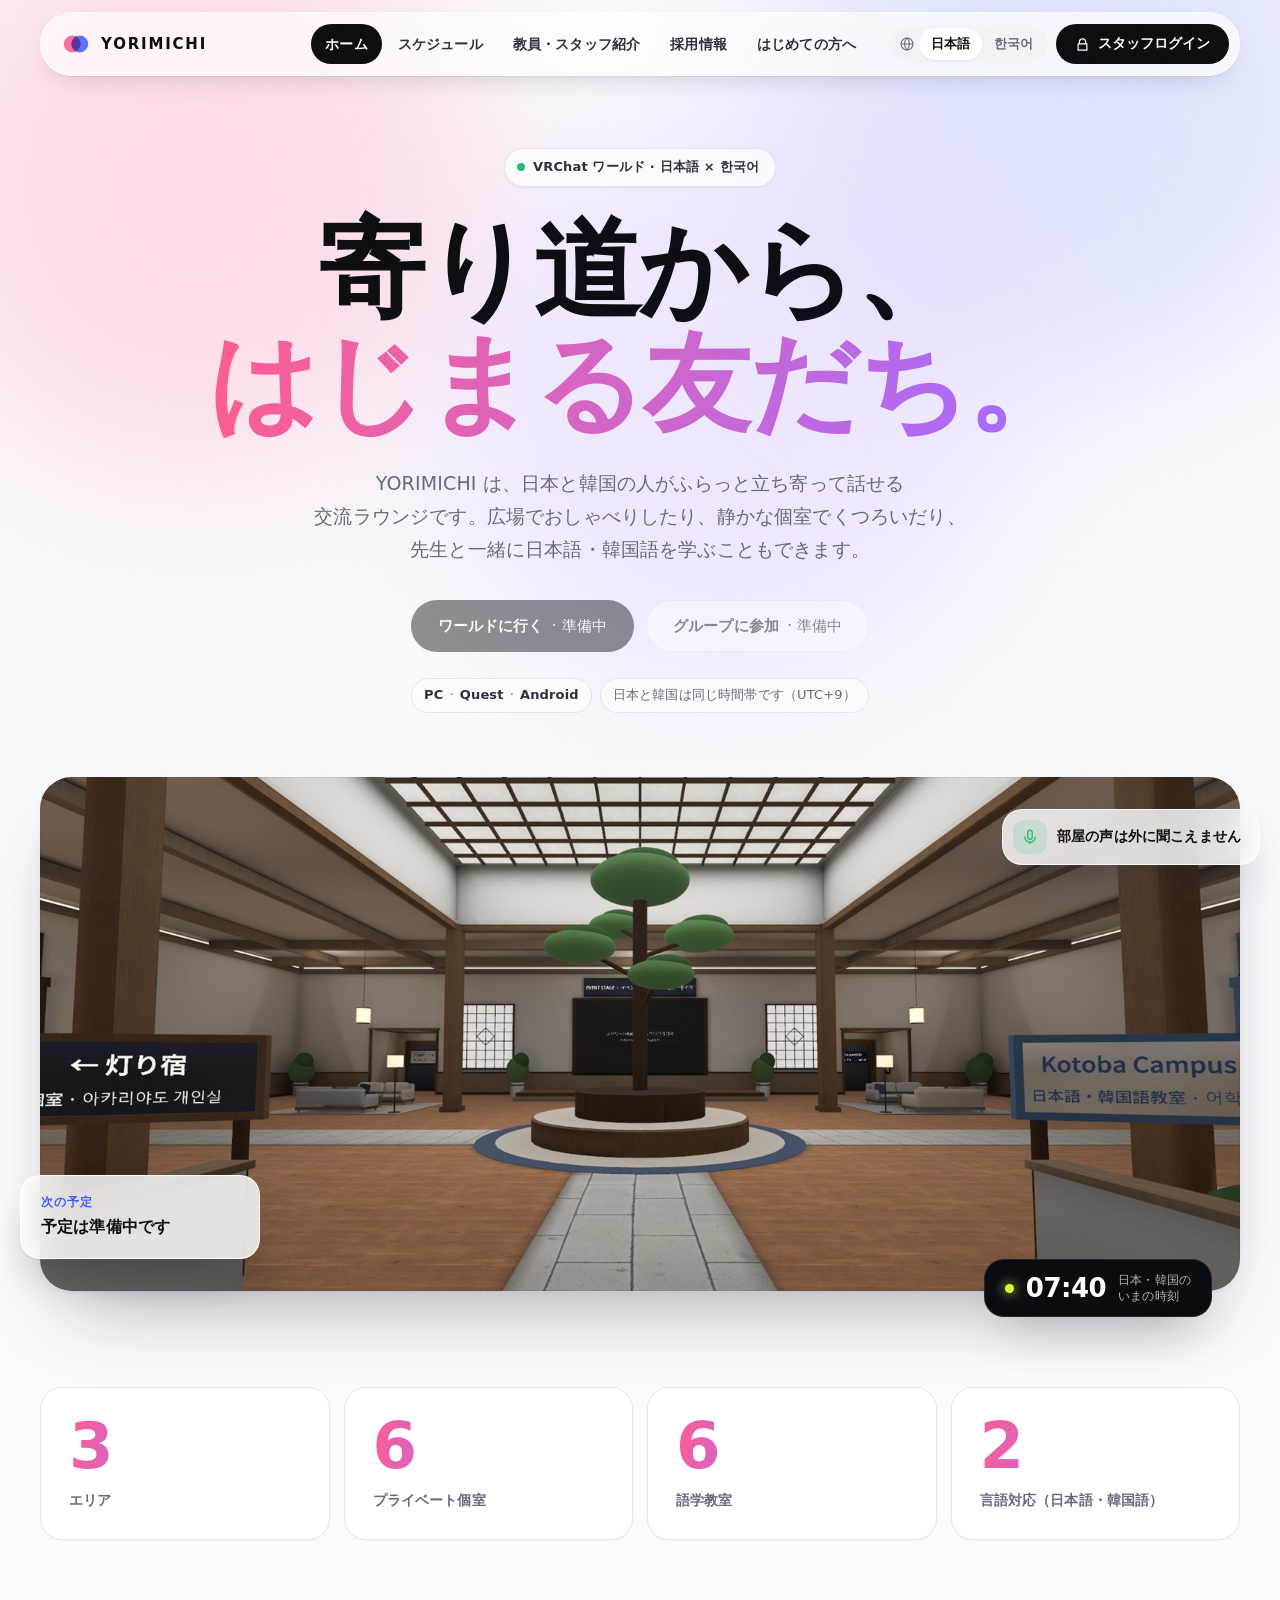
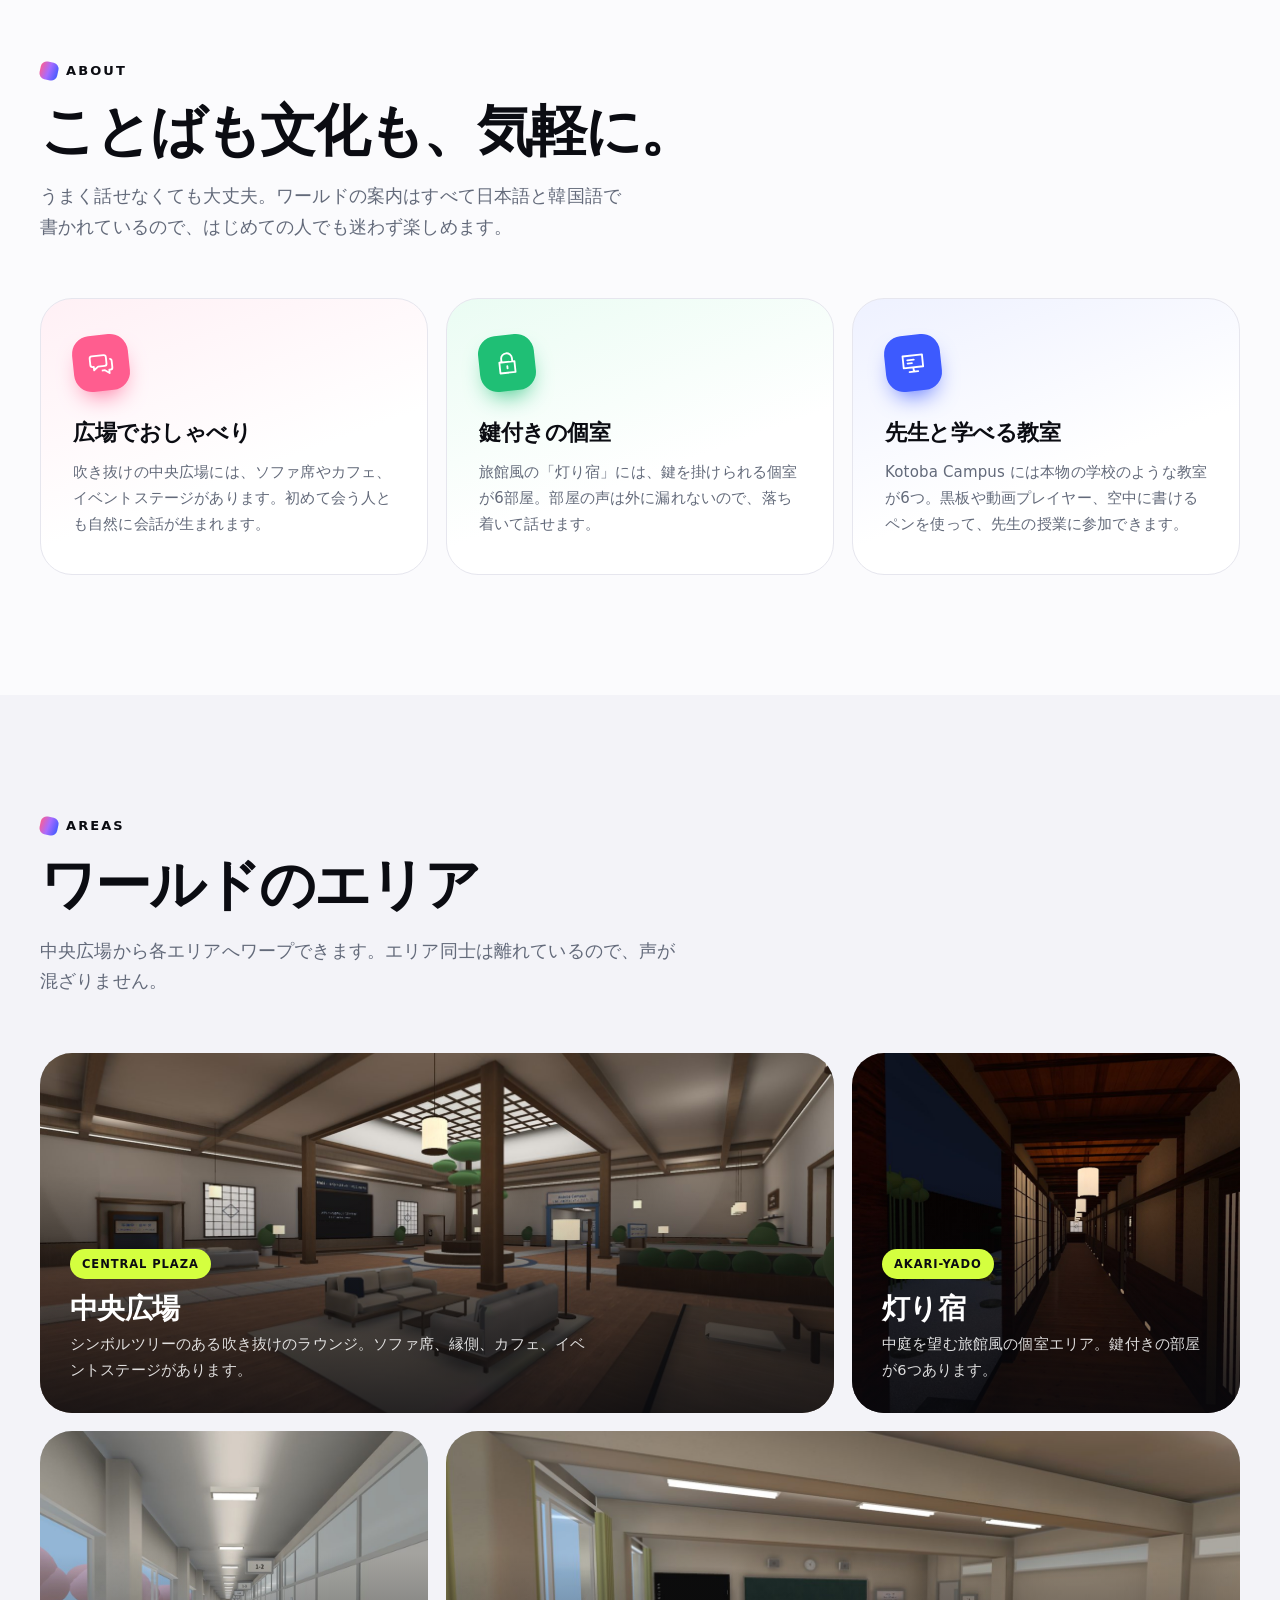
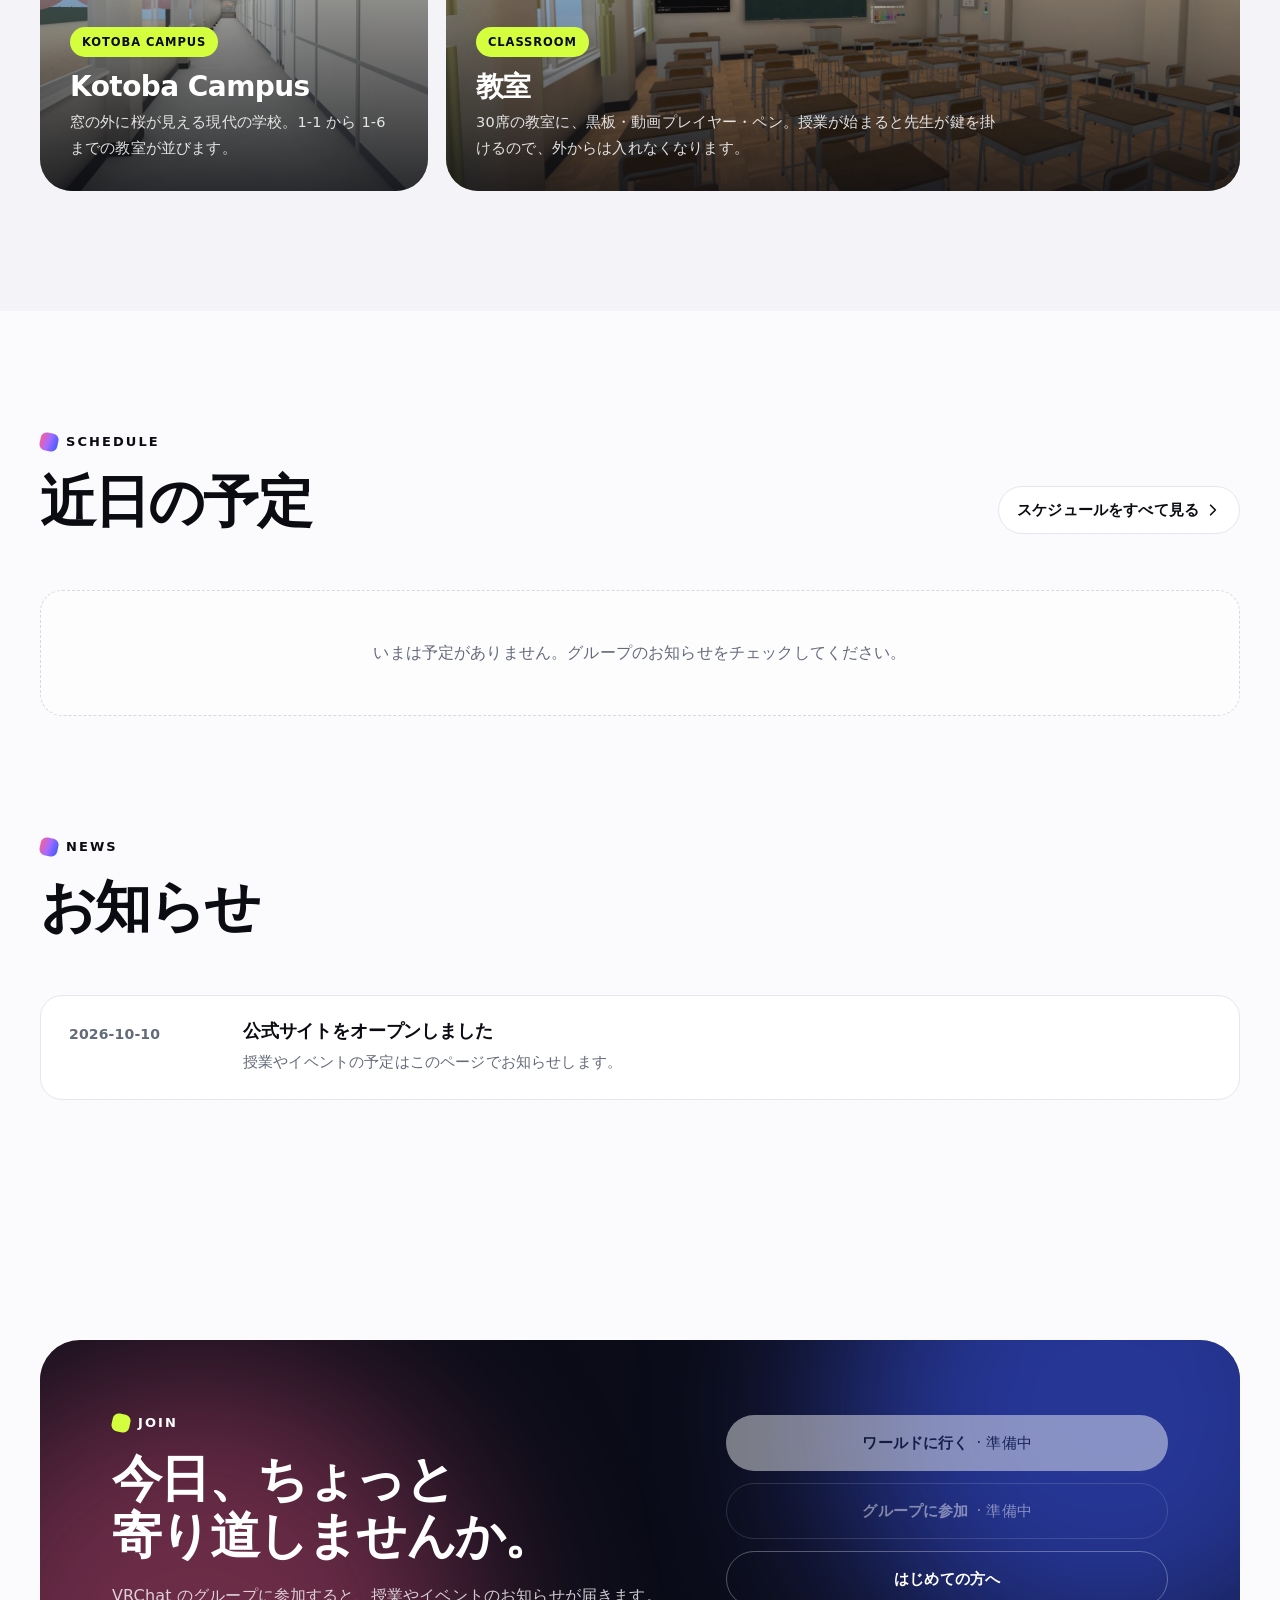
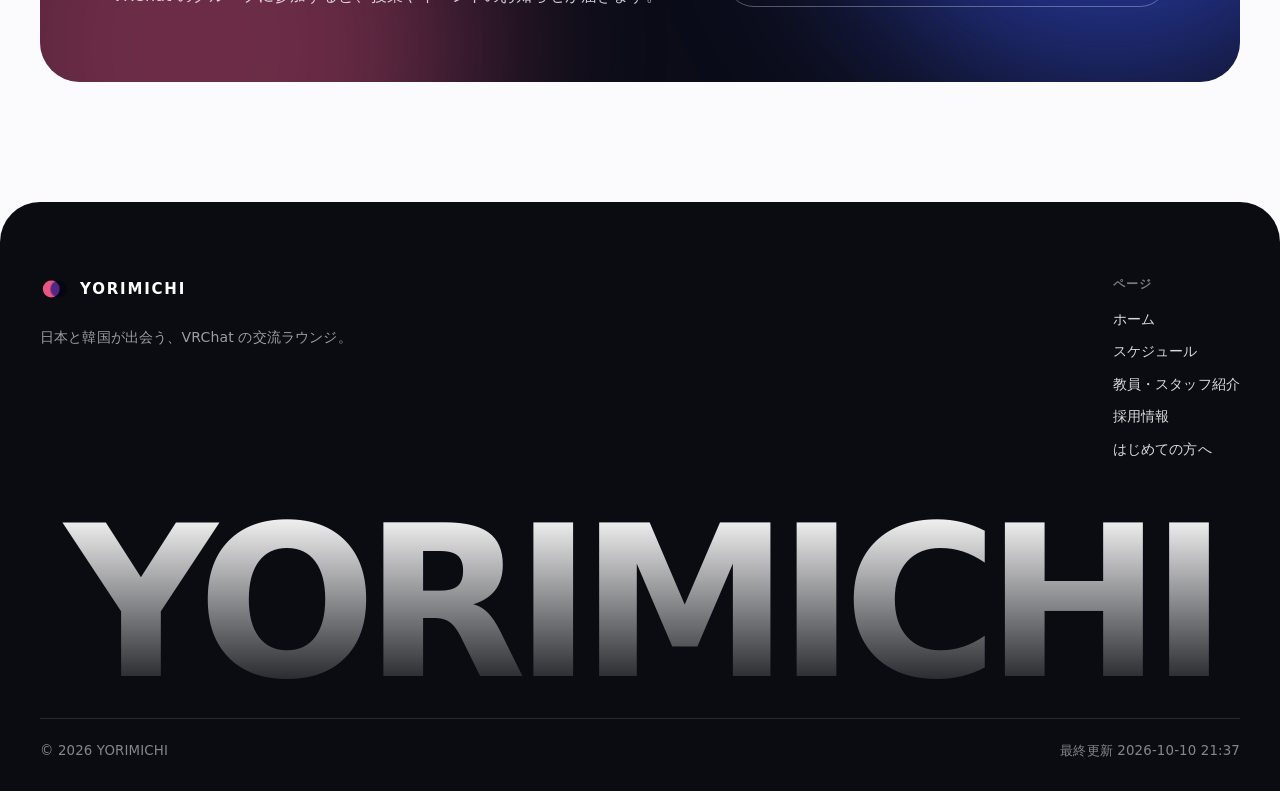
==== commit b521872a: "Add files via upload" ====
--- a/index.html
+++ b/index.html
@@ -16,7 +16,7 @@
   <link rel="preconnect" href="https://fonts.googleapis.com">
   <link rel="preconnect" href="https://fonts.gstatic.com" crossorigin>
   <link href="https://fonts.googleapis.com/css2?family=Inter:wght@400;500;600;700;800&family=Plus+Jakarta+Sans:wght@700;800&family=Noto+Sans+JP:wght@400;500;700;900&family=Noto+Sans+KR:wght@400;500;700;900&display=swap" rel="stylesheet">
-  <link rel="stylesheet" href="assets/css/style.css?v=20261011d">
+  <link rel="stylesheet" href="assets/css/style.css?v=20261012b">
 </head>
 <body data-page="home">
   <div id="site-header"></div>
@@ -156,6 +156,6 @@
   </main>
 
   <div id="site-footer"></div>
-  <script src="assets/js/main.js?v=20261011d"></script>
+  <script src="assets/js/main.js?v=20261012b"></script>
 </body>
 </html>
--- a/assets/css/style.css
+++ b/assets/css/style.css
@@ -56,8 +56,9 @@
 button { font: inherit; color: inherit; cursor: pointer; }
 h1, h2, h3 { margin: 0; line-height: 1.25; letter-spacing: -.01em; font-weight: 800; text-wrap: balance; }
 html[lang="ja"] :is(h1, h2, h3, .hero__lead, .section__lead, .page-hero__lead) { word-break: auto-phrase; }
+/* 見出しの「、」「。」などの余白を詰める（和文の詰め組み） */
+html[lang="ja"] :is(h1, h2, h3) { font-feature-settings: "palt" 1; }
 p { margin: 0; }
-::selection { background: var(--lime); color: var(--ink); }
 :focus-visible { outline: 2px solid var(--accent); outline-offset: 3px; border-radius: 8px; }
 
 .container { width: min(1200px, 100% - 40px); margin-inline: auto; }
@@ -164,6 +165,7 @@
 .hero__title .grad { white-space: nowrap; background-size: 200% 100%; animation: sheen 8s ease-in-out infinite alternate; }
 @keyframes sheen { from { background-position: 0% 50%; } to { background-position: 100% 50%; } }
 html[lang="ko"] .hero__title { letter-spacing: -.05em; }
+html[lang="ja"] .hero__title { letter-spacing: -.02em; }
 .hero__lead { margin-top: 26px; font-size: clamp(16px, 1.6vw, 19px); color: var(--muted); max-width: 36em; }
 .hero__cta { display: flex; flex-wrap: wrap; justify-content: center; gap: 12px; margin-top: 34px; }
 .page-hero .hero__cta { justify-content: flex-start; }
